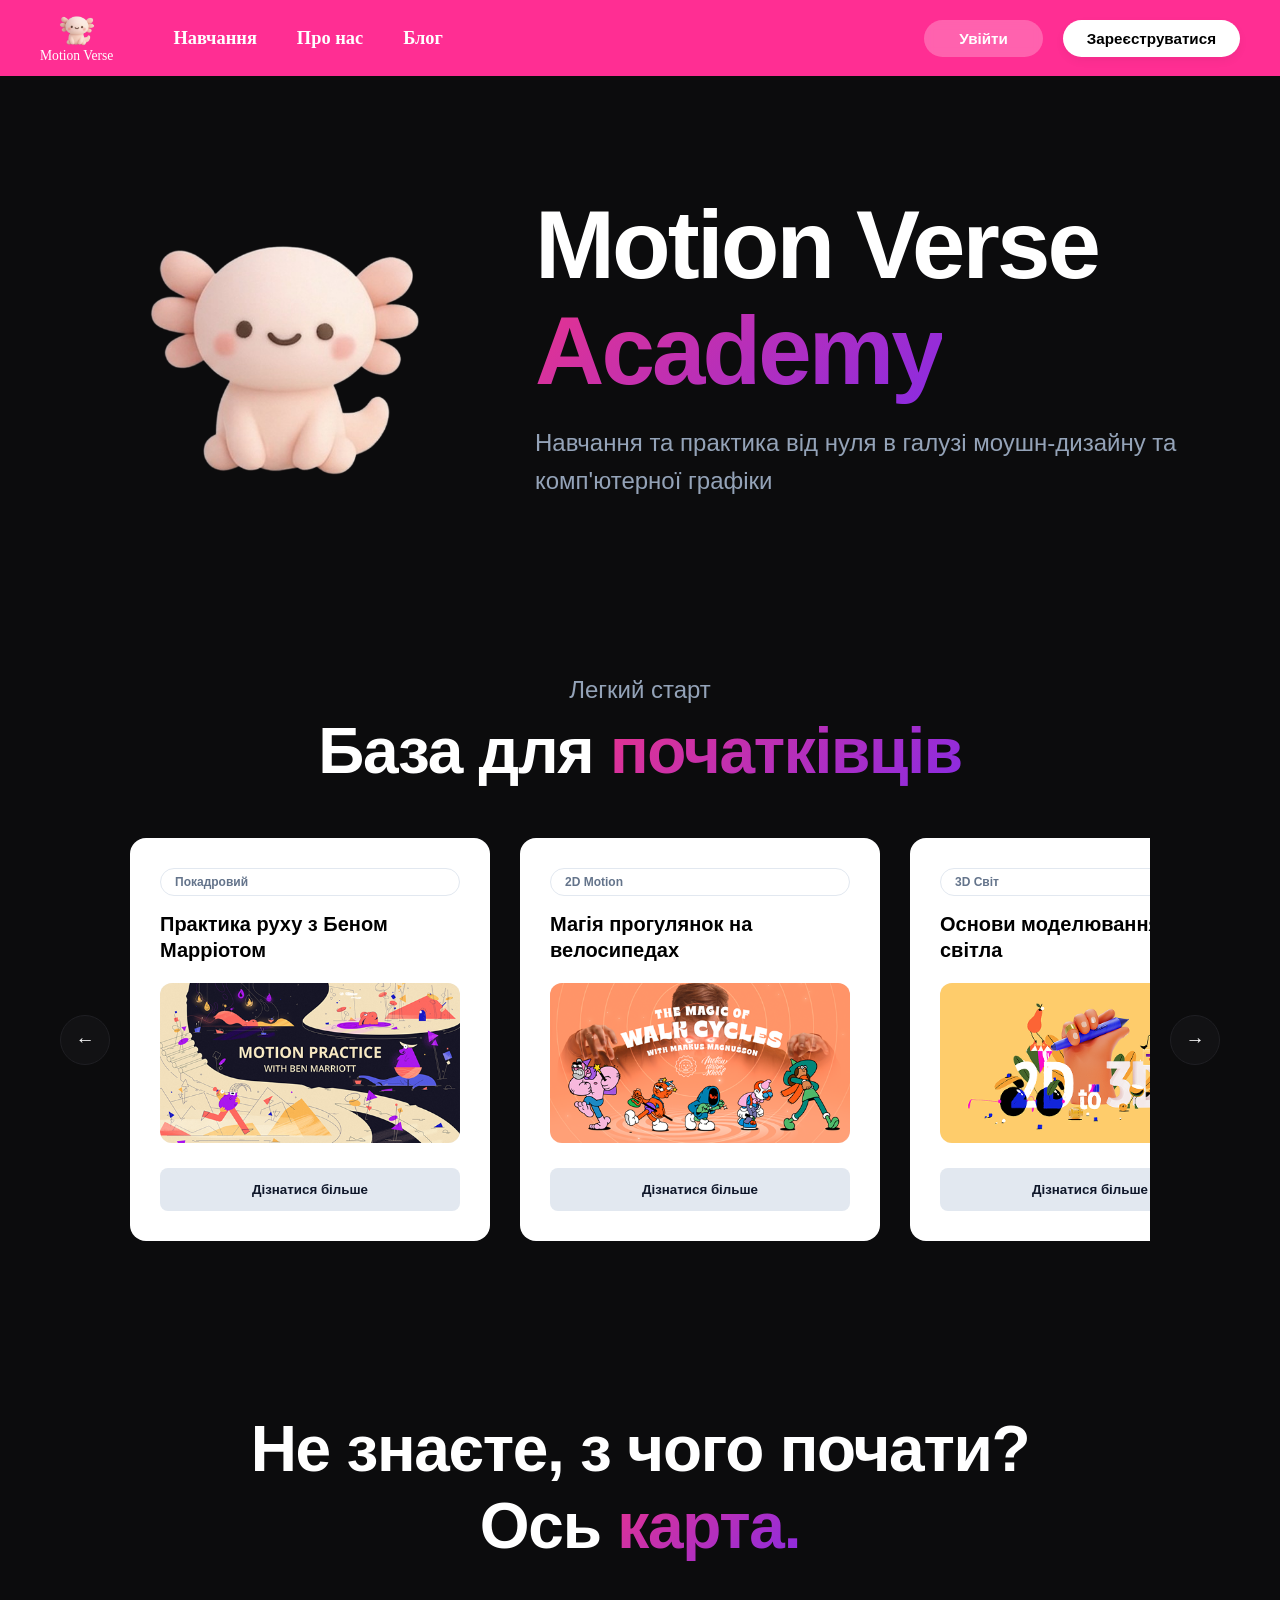
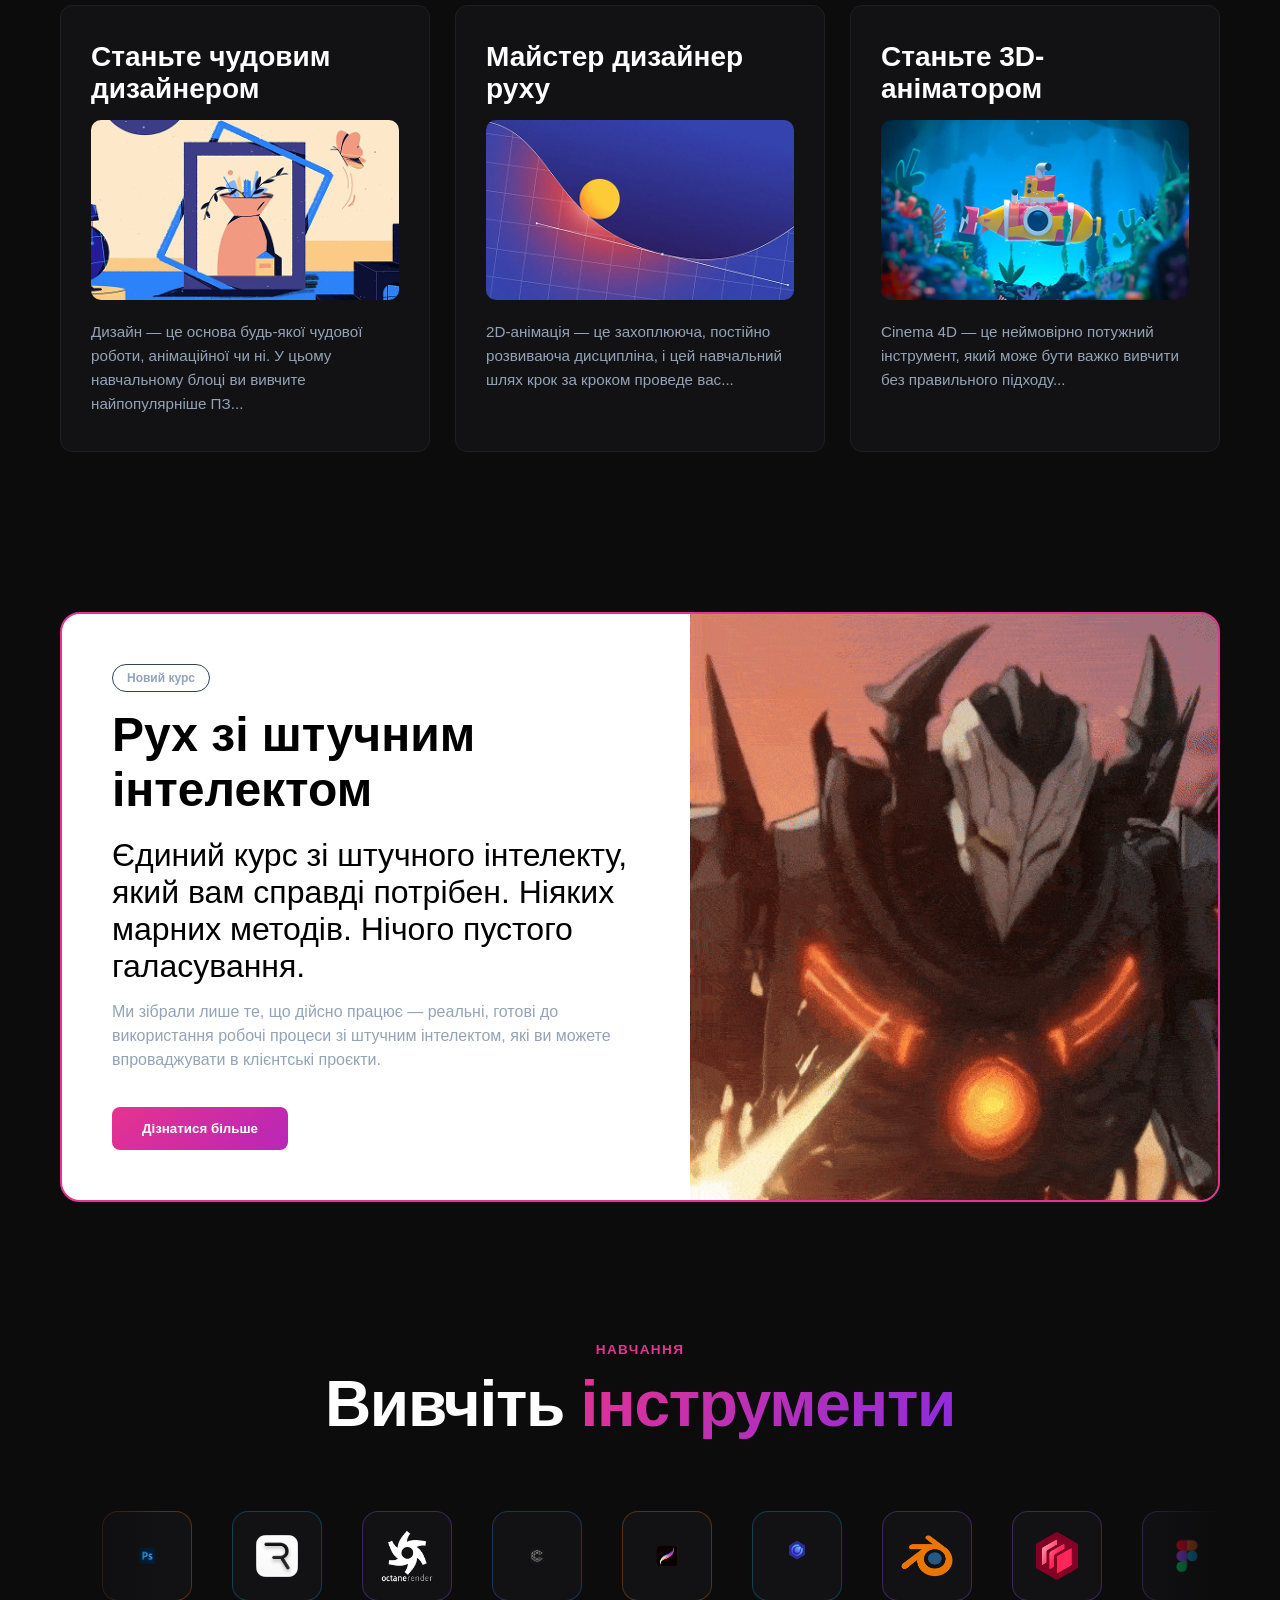
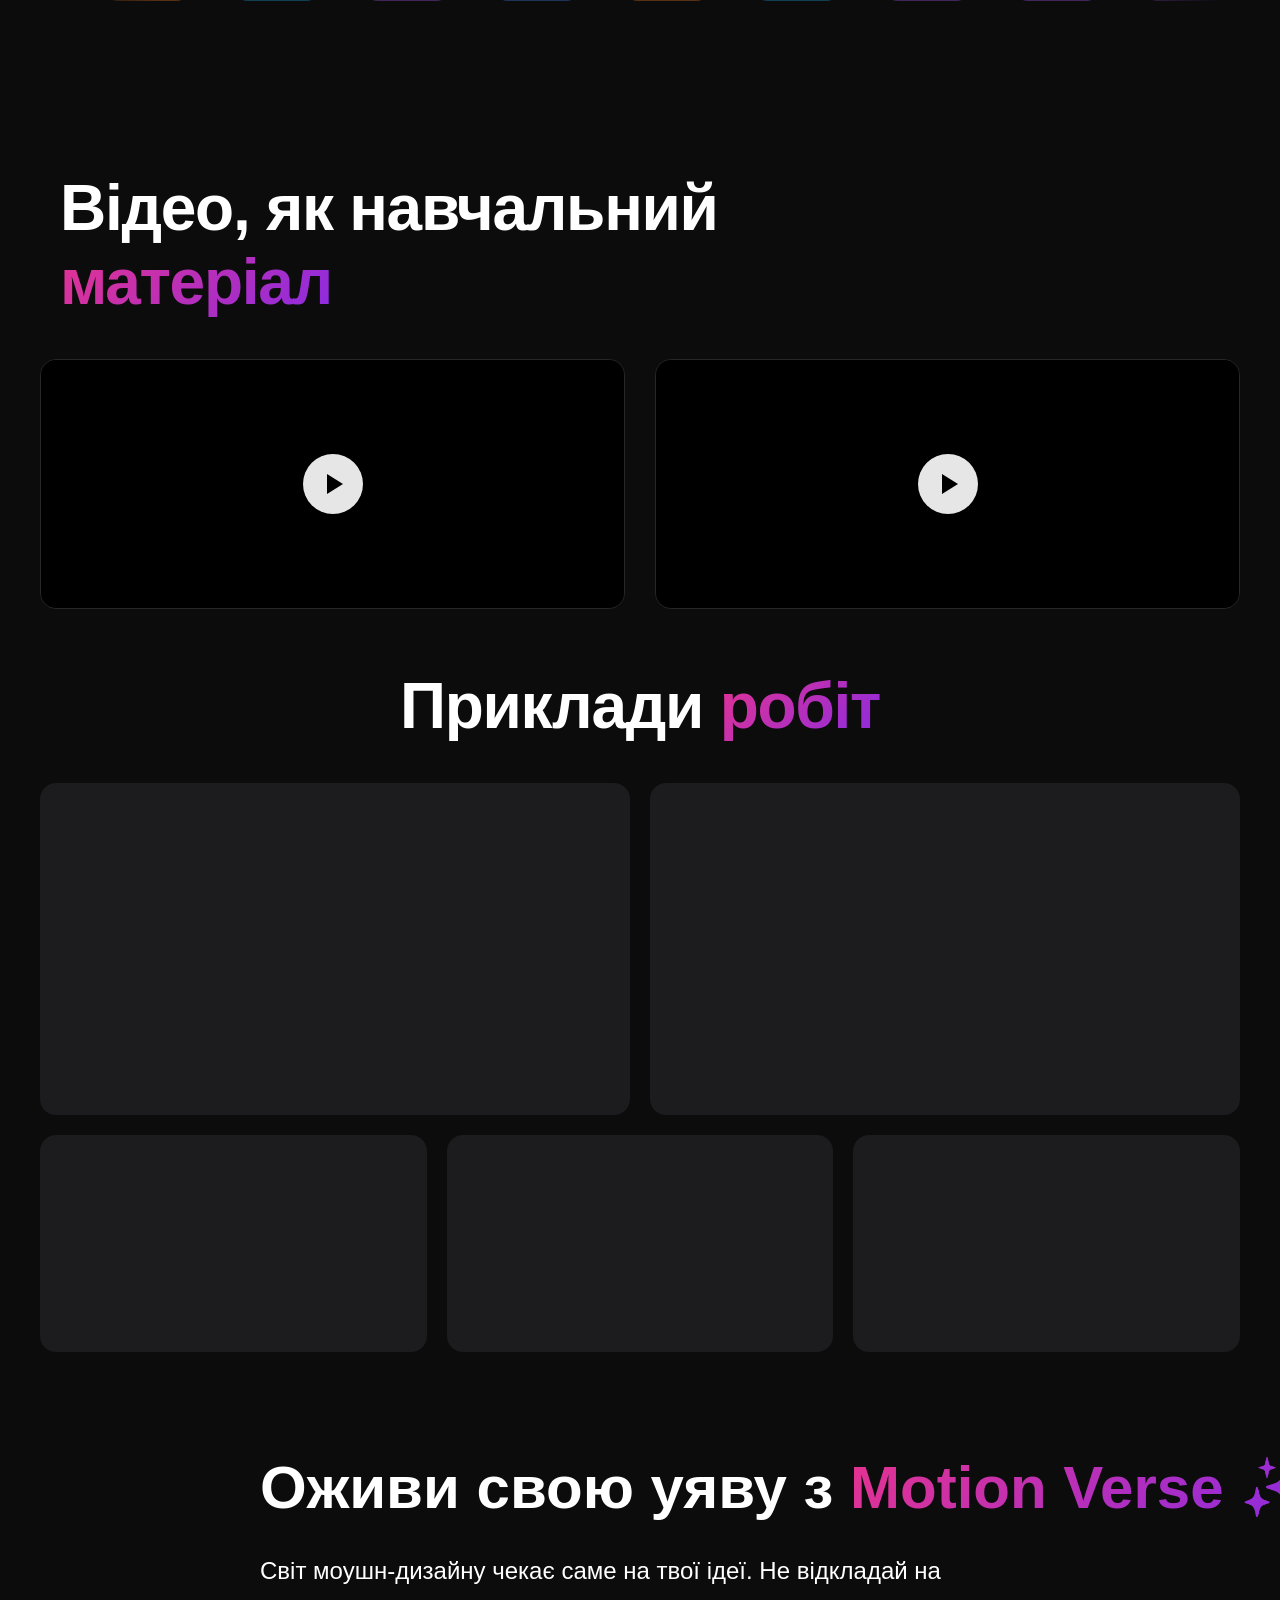
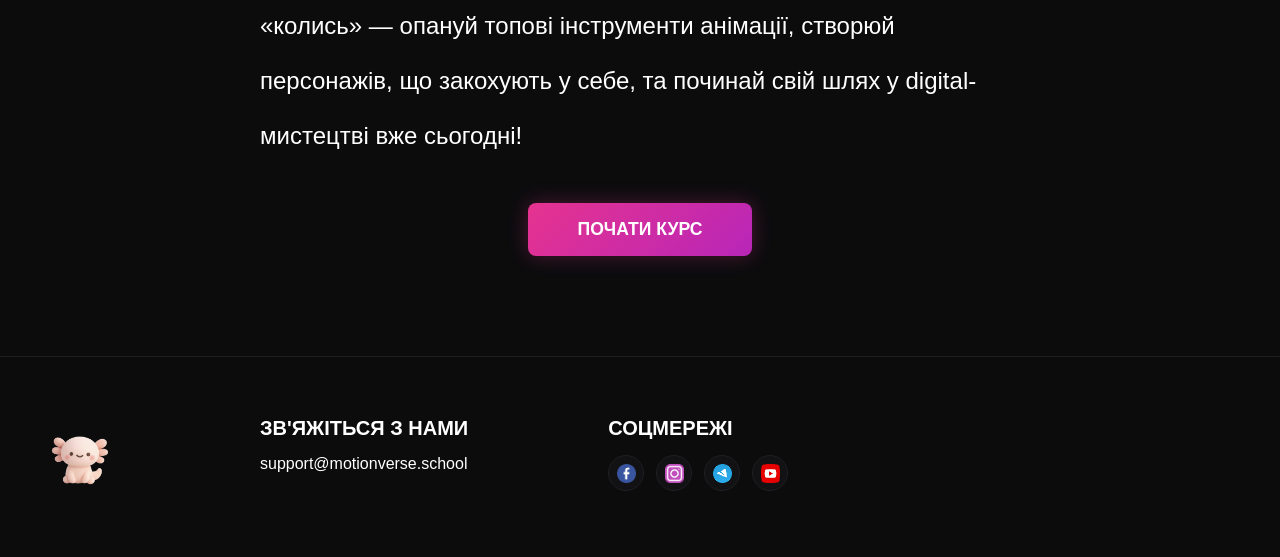
==== index.html @ e11348f0 "first commit" ====
<!DOCTYPE html>
<html lang="uk">
<head>
    <meta charset="UTF-8">
    <meta name="viewport" content="width=device-width, initial-scale=1.0">
    <title>Motion Verse Academy</title>
    <link rel="stylesheet" href="style.css">
</head>
<body>

   <header class="site-header">
        <div class="header-container">
            
            <div class="header-left">
                <div class="logo-area">
                    <img src="img/1.png" alt="Motion Verse Mascot" class="mini-logo">
                    <span class="logo-subtext">Motion Verse</span>
                </div>
                <nav class="main-nav">
                    <a href="#">Навчання</a>
                    <a href="#">Про нас</a>
                    <a href="#">Блог</a>
                </nav>
            </div>

            <div class="auth-buttons">
                <button class="btn-login">Увійти</button>
                <button class="btn-register">Зареєструватися</button>
            </div>

        </div>
    </header>

<section class="hero">
        <div class="hero-container">
            
            <div class="dragon-hero-wrapper">
                <img id="animated-dragon-hero" src="img/1.png" alt="Motion Verse Mascot">
            </div>
            
            <div class="hero-content">
                <h1>Motion Verse <span class="gradient-text">Academy</span></h1>
                <p class="hero-subtitle">Навчання та практика від нуля в галузі моушн-дизайну та комп'ютерної графіки</p>
            </div>
            
        </div>
    </section>
    
   <section class="section-base">
        <span class="section-tag">Легкий старт</span>
        <h2 class="section-title">База для <span class="gradient-text">початківців</span></h2>
        
        <div class="slider-base-container">
            <button class="base-arrow prev-base">←</button>
            
            <div class="slider-base-track-wrapper">
                <div class="slider-base-track" id="base-track">
                    
                    <div class="course-card white-card">
                        <span class="card-badge-top">Покадровий</span>
                        <h3>Практика руху з Беном Марріотом</h3>
                        <div class="card-image-placeholder">
                            <img src="./img/image 1.png" alt="Практика руху з Беном Марріотом" class="slider-card-img">
                        </div>
                        <button class="btn-more">Дізнатися більше</button>
                    </div>
                    
                    <div class="course-card white-card">
                        <span class="card-badge-top">2D Motion</span>
                        <h3>Магія прогулянок на велосипедах</h3>
                        <div class="card-image-placeholder">
                            <img src="./img/image 2.png" alt="Магія прогулянок на велосипедах" class="slider-card-img">
                        </div>
                        <button class="btn-more">Дізнатися більше</button>
                    </div>
                    
                    <div class="course-card white-card">
                        <span class="card-badge-top">3D Світ</span>
                        <h3>Основи моделювання та світла</h3>
                        <div class="card-image-placeholder">
                            <img src="./img/image 5.png" alt="Основи моделювання та світла" class="slider-card-img">
                        </div>
                        <button class="btn-more">Дізнатися більше</button>
                    </div>
                    

                    <div class="course-card white-card">
                        <span class="card-badge-top">3D Motion</span>
                        <h3>Зануртесь у 3D з Лукасом Заното</h3>
                        <div class="card-image-placeholder">
                            <img src="./img/image 6.png" alt="Практика руху з Беном Марріотом" class="slider-card-img">
                        </div>
                        <button class="btn-more">Дізнатися більше</button>
                    </div>
                    
                    <div class="course-card white-card">
                        <span class="card-badge-top">2D Motion</span>
                        <h3>Основи After Effects</h3>
                        <div class="card-image-placeholder">
                            <img src="./img/image 7.png" alt="Магія прогулянок на велосипедах" class="slider-card-img">
                        </div>
                        <button class="btn-more">Дізнатися більше</button>
                    </div>
                    
                    <div class="course-card white-card">
                        <span class="card-badge-top">2D Motion</span>
                        <h3>Наука анімації персонажів від Маркуса</h3>
                        <div class="card-image-placeholder">
                            <img src="./img/image 8.png" alt="Основи моделювання та світла" class="slider-card-img">
                        </div>
                        <button class="btn-more">Дізнатися більше</button>
                    </div>
                </div>
            </div>
            
            <button class="base-arrow next-base">→</button>
        </div>
    </section>

  <section class="section-map">
        <h2 class="section-title large-title">Не знаєте, з чого почати?<br>Ось <span class="gradient-text">карта.</span></h2>
        
        <div class="grid-map">
            
            <div class="map-card">
                <h3>Станьте чудовим дизайнером</h3>
                <div class="map-image-container">
                    <img src="./img/image 9.png" alt="Станьте чудовим дизайнером" class="map-card-img">
                </div>
                <p>Дизайн — це основа будь-якої чудової роботи, анімаційної чи ні. У цьому навчальному блоці ви вивчите найпопулярніше ПЗ...</p>
            </div>
            
            <div class="map-card">
                <h3>Майстер дизайнер руху</h3>
                <div class="map-image-container">
                    <img src="./img/image 10 (1).png" alt="Майстер дизайнер руху" class="map-card-img">
                </div>
                <p>2D-анімація — це захоплююча, постійно розвиваюча дисципліна, і цей навчальний шлях крок за кроком проведе вас...</p>
            </div>
            
            <div class="map-card">
                <h3>Станьте 3D-аніматором</h3>
                <div class="map-image-container">
                    <img src="./img/image 11.png" alt="Станьте 3D-аніматором" class="map-card-img">
                </div>
                <p>Cinema 4D — це неймовірно потужний інструмент, який може бути важко вивчити без правильного підходу...</p>
            </div>
            
        </div>
    </section>

   <section class="section-ai">
        <div class="ai-card">
            <div class="ai-info">
                <span class="card-badge-top dark-badge">Новий курс</span>
                <h2>Рух зі штучним інтелектом</h2>
                <p class="ai-desc-main">Єдиний курс зі штучного інтелекту, який вам справді потрібен. Ніяких марних методів. Нічого пустого галасування.</p>
                <p class="ai-desc-sub">Ми зібрали лише те, що дійсно працює — реальні, готові до використання робочі процеси зі штучним інтелектом, які ви можете впроваджувати в клієнтські проєкти.</p>
                <button class="btn-action">Дізнатися більше</button>
            </div>
            <div class="ai-image-side">
                <img src="./img/main-thumbnail.gif" alt="Рух зі штучним інтелектом" class="ai-mock-img">
            </div>
        </div>
    </section>

  <section class="section-tools">
        <span class="section-tag-small">НАВЧАННЯ</span>
        <h2 class="section-title">Вивчіть <span class="gradient-text">інструменти</span></h2>
        
        <div class="marquee-container">
            <div class="marquee-track" id="marquee-track">
                <div class="tool-box tool-ae">
                    <img src="./img/20.png" alt="" class="tool-icon">
                </div>
                <div class="tool-box tool-blender">
                    <img src="./img/21.png" alt="" class="tool-icon">
                </div>
                <div class="tool-box tool-ps">
                    <img src="./img/22.png" alt="" class="tool-icon">
                </div>
                <div class="tool-box tool-c4d">
                    <img src="./img/23.png" alt="" class="tool-icon">
                </div>
                
                <div class="tool-box tool-ae">
                    <img src="./img/24.png" alt="" class="tool-icon">
                </div>
                <div class="tool-box tool-blender">
                    <img src="./img/25.png" alt="" class="tool-icon">
                </div>
                <div class="tool-box tool-ps">
                    <img src="./img/26.png" alt="" class="tool-icon">
                </div>
                <div class="tool-box tool-c4d">
                    <img src="./img/27.png" alt="" class="tool-icon">
                </div>
                <div class="tool-box tool-c4d">
                    <img src="./img/28.png" alt="" class="tool-icon">
                </div>
                <div class="tool-box tool-c4d">
                    <img src="./img/29.png" alt="" class="tool-icon">
                </div>
            </div>
        </div>
    </section>

<section class="section-videos">
        <h2 class="section-title left-align">Відео, як навчальний<br><span class="gradient-text">матеріал</span></h2>
        
        <div class="video-grid">
            
            <div class="video-preview-block">
                <video src="./img/2.mp4" class="content-video" preload="metadata" playsinline></video>
                
                <div class="play-button-overlay">
                    <div class="play-triangle"></div>
                </div>
            </div>
            
            <div class="video-preview-block">
                <video src="./img/1.mp4" class="content-video" preload="metadata" playsinline></video>
                
                <div class="play-button-overlay">
                    <div class="play-triangle"></div>
                </div>
            </div>
            
        </div>
    </section>

    <section class="section-student-works">
    <h2 class="section-title">Приклади <span class="gradient-text">робіт</span></h2>
    
    <div class="works-grid-5">
        <video src="./img/11.MP4" class="work-video" autoplay muted loop playsinline></video>
        <video src="./img/12.mp4" class="work-video" autoplay muted loop playsinline></video>
        <video src="./img/13.mp4" class="work-video" autoplay muted loop playsinline></video>
        <video src="./img/14.mp4" class="work-video" autoplay muted loop playsinline></video>
        <video src="./img/15.mp4" class="work-video" autoplay muted loop playsinline></video>
    </div>
</section>

    <section class="section-cta">
        <h2>Оживи свою уяву з <span class="gradient-text">Motion Verse ✨</span></h2>
        <p>Світ моушн-дизайну чекає саме на твої ідеї. Не відкладай на «колись» — опануй топові інструменти анімації, створюй персонажів, що закохують у себе, та починай свій шлях у digital-мистецтві вже сьогодні!</p>
        <button class="btn-cta-main">ПОЧАТИ КУРС</button>
    </section>

    <footer class="site-footer">
        <div class="footer-container">
            <div class="footer-logo">
                <img src="img/1.png" alt="Footer Mascot">
            </div>
            <div class="footer-info">
                <h3>Зв'яжіться з нами</h3>
                <a href="mailto:support@motionverse.school">support@motionverse.school</a>
            </div>
           <div class="footer-socials">
    <h3>Соцмережі</h3>
    <div class="social-icons">
        <a href="#" class="icon-circle tg"><img src="./img/30.png" alt="Telegram"></a>
        <a href="#" class="icon-circle yt"><img src="./img/31.png" alt="YouTube"></a>
        <a href="#" class="icon-circle ig"><img src="./img/32.png" alt="Instagram"></a>
        <a href="#" class="icon-circle fb"><img src="./img/33.png" alt="Facebook"></a>
    </div>
</div>
        </div>
    </footer>

    <script src="script.js"></script>
</body>
</html>
---- style.css ----
/* --- СКИДАННЯ ТА БАЗОВІ СТИЛІ --- */
* {
    margin: 0;
    padding: 0;
    box-sizing: border-box;
}

body {
    background-color: #0c0c0d;
    font-family: 'Plus Jakarta Sans', Arial, sans-serif;
    color: #ffffff;
    overflow-x: hidden;
}

/* --- КОМПОНЕНТИ ТА ГРАДІЄНТИ --- */
.gradient-text {
    background: linear-gradient(135deg, #e6338f 0%, #8a2be2 100%);
    -webkit-background-clip: text;
    -webkit-text-fill-color: transparent;
    display: inline-block;
}

.section-title {
    font-size: 64px;
    font-weight: 800;
    text-align: center;
    margin-bottom: 40px;
    letter-spacing: -0.02em;
}

.section-title.large-title {
    font-size: 64px;
    line-height: 1.2;
}

.section-title.left-align {
    text-align: left;
    max-width: 1200px;
    margin: 0 auto 40px auto;
    padding: 0 20px;
}

/* --- СТИЛІ ДЛЯ ЗОБРАЖЕНЬ У КАРТКАХ КАРТИ НАВЧАННЯ --- */
.map-image-container {
    width: 100%;
    height: 180px; /* Зручна висота для ілюстрацій карти напрямків */
    border-radius: 10px;
    overflow: hidden; /* Ховає гострі кути картинки */
    margin: 15px 0 20px 0; /* Відступи: 15px від заголовка і 20px до тексту знизу */
    background-color: #1c1c1f; /* Темна заглушка, яка пасує до кольору картки */
}

.map-card-img {
    width: 100%;
    height: 100%;
    object-fit: cover; /* Картинка заповнює блок без спотворення пропорцій */
    object-position: center;
    display: block;
    transition: transform 0.3s ease, filter 0.3s ease;
}

/* Красивий ефект при наведенні мишки на картку: фото стає трохи яскравішим і збільшується */
.map-card {
    transition: border-color 0.3s ease;
}

.map-card:hover {
    border-color: #e6338f; /* Підсвічуємо рамку всієї картки рожевим при наведенні */
}

.map-card:hover .map-card-img {
    transform: scale(1.03);
}

.section-tag {
     display: block; 
     text-align: center; 
     color: #94a3b8;
    font-size: 24px; 
    margin-bottom: 10px; 
}

.section-tag-small { display: block; text-align: center; color: #e6338f; font-size: 0.85rem; font-weight: 700; letter-spacing: 0.1em; margin-bottom: 10px; }

.card-badge-top {
    display: inline-block;
    padding: 6px 14px;
    border: 1px solid #e2e8f0;
    border-radius: 20px;
    font-size: 0.75rem;
    font-weight: 600;
    color: #64748b;
    margin-bottom: 15px;
}
.card-badge-top.dark-badge { border-color: #334155; color: #94a3b8; }


/* --- ХЕДЕР НАВІГАЦІЇ — ПІД ТОЧНИЙ КОЛІР ТА СТИЛЬ МАКЕТУ --- */
.site-header {
    width: 100%;
    padding: 12px 40px;
    background-color: #FF2E93; /* Яскраво-рожевий фон за макетом */
    position: relative;
    z-index: 10;
}

.header-container {
    max-width: 1400px;
    margin: 0 auto;
    display: flex;
    justify-content: space-between;
    align-items: center;
}

.header-left {
    display: flex;
    align-items: center;
    gap: 60px;
}

.logo-area {
    display: flex;
    flex-direction: column;
    align-items: center;
    text-align: center;
}

.mini-logo {
    width: 48px;
    height: auto;
    object-fit: contain;
    display: block;
}

.logo-subtext {
    color: #ffffff;
    font-family: Georgia, serif;
    font-size: 0.85rem;
    margin-top: 2px;
    font-weight: 500;
}

.main-nav {
    display: flex;
    gap: 40px;
}

.main-nav a {
    color: #ffffff;
    text-decoration: none;
    font-family: Georgia, serif;
    font-weight: 700;
    font-size: 1.15rem;
    transition: opacity 0.2s ease;
}

.main-nav a:hover {
    opacity: 0.85;
}

.auth-buttons {
    display: flex;
    align-items: center;
    gap: 20px;
}

.btn-login {
    background: rgba(255, 255, 255, 0.25);
    backdrop-filter: blur(5px);
    -webkit-backdrop-filter: blur(5px);
    border: none;
    color: #ffffff;
    font-family: sans-serif;
    font-weight: 700;
    font-size: 0.95rem;
    cursor: pointer;
    padding: 10px 35px;
    border-radius: 50px;
    transition: background 0.2s ease;
}

.btn-login:hover {
    background: rgba(255, 255, 255, 0.35);
}

.btn-register {
    background-color: #ffffff;
    color: #000000;
    border: none;
    padding: 10px 24px;
    border-radius: 50px;
    font-family: sans-serif;
    font-weight: 700;
    font-size: 0.95rem;
    cursor: pointer;
    box-shadow: 0 4px 10px rgba(0, 0, 0, 0.05);
    transition: transform 0.2s ease;
}

.btn-register:hover {
    transform: scale(1.03);
}


/* --- HERO SECTION (ДРАКОНЧИК ЗЛІВА ТА БІЛЬШИЙ) --- */
.hero {
    padding: 80px 40px;
    background-color: #0c0c0d;
}

.hero-container {
    max-width: 1200px;
    margin: 0 auto;
    display: flex;
    flex-direction: row; /* Дракон і текст стоять в один ряд */
    align-items: center;
    justify-content: center;
    gap: 60px; /* Великий відступ між персонажем та текстом */
    text-align: left; /* Вирівнювання тексту по лівому краю */
}

.dragon-hero-wrapper {
    width: 380px; /* Новий великий розмір маскота */
    height: 380px;
    flex-shrink: 0;
    display: flex;
    justify-content: center;
    align-items: center;
}

.dragon-hero-wrapper img {
    width: 100%;
    height: 100%;
    object-fit: contain;
}

.hero-content {
    max-width: 650px;
}

.hero-content h1 {
    font-size: 96px;
    font-weight: 800;
    margin-bottom: 20px;
    letter-spacing: -0.03em;
    line-height: 1.1;
}

.hero-subtitle {
    font-size: 24px;
    color: #94a3b8;
    line-height: 1.6;
}


/* --- СЕКЦІЯ ТА СЛАЙДЕР: БАЗА ДЛЯ ПОЧАТКІВЦІВ --- */
.section-base {
    padding: 60px 20px;
    max-width: 1200px;
    margin: 0 auto;
}

.slider-base-container {
    display: flex;
    align-items: center;
    gap: 20px;
    position: relative;
}

.slider-base-track-wrapper {
    overflow: hidden;
    width: 100%;
    padding: 10px 0;
}

.slider-base-track {
    display: flex;
    gap: 30px;
    transition: transform 0.4s cubic-bezier(0.25, 1, 0.5, 1);
    width: max-content;
}

.course-card.white-card {
    background-color: #ffffff;
    color: #000000;
    border-radius: 16px;
    padding: 30px;
    width: 360px;
    display: flex;
    flex-direction: column;
    flex-shrink: 0;
}

.course-card.white-card h3 { font-size: 1.25rem; font-weight: 700; margin-bottom: 20px; line-height: 1.3; }
.card-image-placeholder { background-color: #f1f5f9; border-radius: 12px; height: 160px; display: flex; justify-content: center; align-items: center; margin-bottom: 25px; text-align: center; padding: 10px;}
.mock-content-text { font-size: 0.8rem; font-weight: 800; color: #cbd5e1; letter-spacing: 0.05em; }
.btn-more { background-color: #e2e8f0; color: #0f172a; border: none; padding: 14px; border-radius: 8px; font-weight: 600; cursor: pointer; width: 100%; margin-top: auto; }

.base-arrow {
    background-color: #121214;
    border: 1px solid #1f1f23;
    color: #ffffff;
    width: 50px;
    height: 50px;
    border-radius: 50%;
    cursor: pointer;
    font-size: 1.2rem;
    display: flex;
    justify-content: center;
    align-items: center;
    flex-shrink: 0;
    transition: all 0.2s;
}
.base-arrow:hover { background-color: #e6338f; border-color: #e6338f; }
/* --- СТИЛІ ДЛЯ ЗОБРАЖЕНЬ У КАРТКАХ СЛАЙДЕРА --- */
.card-image-placeholder {
    width: 100%;
    height: 160px; /* Фіксована висота для картинок, як у Figma */
    border-radius: 12px;
    overflow: hidden; /* Щоб краї картинки гостро не виходили за закруглені кути */
    margin-bottom: 25px;
    background-color: #f1f5f9; /* Світлий фон-заглушка, поки вантажиться фото */
    padding: 0 !important; /* Прибираємо старі внутрішні відступи, щоб фото стало на всю ширину */
    display: flex;
    justify-content: center;
    align-items: center;
}

.slider-card-img {
    width: 100%;
    height: 100%;
    object-fit: cover; /* Картинка масштабується та заповнює весь блок без спотворень пропорцій */
    object-position: center; /* Центрує зображення */
    display: block;
    transition: transform 0.3s ease; /* Ефект легкого зуму при наведенні */
}

/* Красивий інтерактивний ефект: при наведенні на картку, картинка ледь збільшується */
.course-card.white-card:hover .slider-card-img {
    transform: scale(1.04);
}

/* --- КАРТА НАВЧАННЯ --- */
.section-map { padding: 100px 20px; max-width: 1200px; margin: 0 auto; }
.grid-map { display: grid; grid-template-columns: repeat(auto-fit, minmax(300px, 1fr)); gap: 25px; }
.map-card { background-color: #121214; border: 1px solid #1f1f23; border-radius: 12px; padding: 35px 30px; }
.map-card h3 { font-size: 28px; font-weight: 700; margin-bottom: 15px; }
.map-card p { color: #94a3b8; line-height: 24px; font-size: 0.95rem; }


/* --- ШТУЧНИЙ ІНТЕЛЕКТ --- */
.section-ai { padding: 60px 20px; max-width: 1200px; margin: 0 auto; }
.ai-card { background-color: white; border: 2px solid #e6338f; border-radius: 20px; display: flex; overflow: hidden; }
.ai-info { padding: 50px; flex: 1; }
.ai-info h2 {color: #000000; font-size: 48px; font-weight: 800; margin-bottom: 20px; }
.ai-desc-main { color: #000000;   font-size: 32px; font-weight: 200; margin-bottom: 15px; }
.ai-desc-sub { color: #94a3b8; line-height: 24px; margin-bottom: 35px; }
.btn-action { background: linear-gradient(135deg, #e6338f 0%, #b826b8 100%); color: #ffffff; border: none; padding: 14px 30px; border-radius: 8px; font-weight: 600; cursor: pointer; }
.ai-image-side { flex: 1; background-color: #1c1c1f; min-height: 350px; }
.ai-mock-img { width: 100%; height: 100%; background: linear-gradient(45deg, #22252a, #161719); }


/* --- СЕКЦІЯ: ПОСТІЙНО РУХОМІ ІНСТРУМЕНТИ З ПІДСВІТКОЮ --- */
.section-tools {
    padding: 80px 20px;
    max-width: 1200px;
    margin: 0 auto;
}

.marquee-container {
    overflow: hidden;
    width: 100%;
    padding: 30px 0;
    position: relative;
}
/* --- СТИЛІ ДЛЯ ІКОНОК ПРОГРАМ (БЕЗКІНЕЧНА СТРІЧКА) --- */
.tool-box {
    padding: 18px; /* Додаємо внутрішній відступ, щоб логотипи не липли до країв кубика */
}

.tool-icon {
    width: 100%;
    height: 100%;
    object-fit: contain; /* Логотип пропорційно стискається і повністю поміщається всередині */
    display: block;
    user-select: none; /* Забороняє користувачу випадково виділяти або перетягувати мишкою картинку */
}
.marquee-container::before, .marquee-container::after {
    content: "";
    position: absolute;
    top: 0;
    width: 100px;
    height: 100%;
    z-index: 2;
}
.marquee-container::before { left: 0; background: linear-gradient(to right, #0c0c0d, transparent); }
.marquee-container::after { right: 0; background: linear-gradient(to left, #0c0c0d, transparent); }

.marquee-track {
    display: flex;
    gap: 40px;
    width: max-content;
}

.tool-box {
    width: 90px;
    height: 90px;
    background-color: #121214;
    border: 1px solid #1f1f23;
    border-radius: 16px;
    display: flex;
    justify-content: center;
    align-items: center;
    font-weight: 800;
    font-size: 1.4rem;
    transition: transform 0.3s, border-color 0.3s;
    cursor: pointer;
}

.tool-ae {
    color: #3b82f6;
    border-color: rgba(59, 130, 246, 0.3);
    animation: pulse-ae 3s infinite alternate;
}
.tool-blender {
    color: #f97316;
    border-color: rgba(249, 115, 22, 0.3);
    animation: pulse-blender 3s infinite alternate 0.7s;
}
.tool-ps {
    color: #0ea5e9;
    border-color: rgba(14, 165, 233, 0.3);
    animation: pulse-ps 3s infinite alternate 1.4s;
}
.tool-c4d {
    color: #a855f7;
    border-color: rgba(168, 85, 247, 0.3);
    animation: pulse-c4d 3s infinite alternate 2.1s;
}

.tool-box:hover {
    transform: scale(1.1) translateY(-5px);
}

@keyframes pulse-ae {
    0% { box-shadow: 0 0 5px rgba(59, 130, 246, 0.1); filter: drop-shadow(0 0 2px rgba(59, 130, 246, 0.1)); }
    100% { box-shadow: 0 0 25px rgba(59, 130, 246, 0.45); border-color: rgba(59, 130, 246, 0.8); }
}
@keyframes pulse-blender {
    0% { box-shadow: 0 0 5px rgba(249, 115, 22, 0.1); filter: drop-shadow(0 0 2px rgba(249, 115, 22, 0.1)); }
    100% { box-shadow: 0 0 25px rgba(249, 115, 22, 0.45); border-color: rgba(249, 115, 22, 0.8); }
}
@keyframes pulse-ps {
    0% { box-shadow: 0 0 5px rgba(14, 165, 233, 0.1); filter: drop-shadow(0 0 2px rgba(14, 165, 233, 0.1)); }
    100% { box-shadow: 0 0 25px rgba(14, 165, 233, 0.45); border-color: rgba(14, 165, 233, 0.8); }
}
@keyframes pulse-c4d {
    0% { box-shadow: 0 0 5px rgba(168, 85, 247, 0.1); filter: drop-shadow(0 0 2px rgba(168, 85, 247, 0.1)); }
    100% { box-shadow: 0 0 25px rgba(168, 85, 247, 0.45); border-color: rgba(168, 85, 247, 0.8); }
}


/* --- ВІДЕО ЗАГЛУШКИ --- */
.section-videos { padding: 60px 20px; }
.video-grid { max-width: 1200px; margin: 0 auto; display: grid; grid-template-columns: 1fr 1fr; gap: 30px; }
.video-preview-block { background-color: #1c1c1f; border-radius: 16px; height: 250px; position: relative; cursor: pointer; border: 1px solid #27272a; transition: border-color 0.2s; }
.video-preview-block:hover { border-color: #e6338f; }
.play-button-overlay { position: absolute; top: 50%; left: 50%; transform: translate(-50%, -50%); width: 60px; height: 60px; background-color: rgba(255, 255, 255, 0.9); border-radius: 50%; display: flex; justify-content: center; align-items: center; box-shadow: 0 4px 15px rgba(0, 0, 0, 0.3); }
.play-triangle { width: 0; height: 0; border-top: 10px solid transparent; border-bottom: 10px solid transparent; border-left: 16px solid #000000; margin-left: 4px; }


/* --- ЗАКЛИК ДО ДІЇ --- */
.section-cta { max-width: 800px; margin: 100px auto; padding: 0 20px; text-align: center; }
.section-cta h2 { font-size: 60px; font-weight: 800; margin-bottom: 20px; white-space: nowrap; text-align: center;}
.section-cta p { color: white; line-height: 55px;font-size: 24px;font-weight: 400; margin-bottom: 40px;text-align: left; }
.btn-cta-main { background: linear-gradient(135deg, #e6338f 0%, #b826b8 100%); color: #ffffff; border: none; padding: 16px 50px; border-radius: 8px; font-weight: 700; font-size: 1.1rem; box-shadow: 0 0 20px rgba(230, 51, 143, 0.3); cursor: pointer; }
/* --- СТИЛІ ДЛЯ СПРАВЖНІХ ВІДЕО-БЛОКІВ --- */
.video-preview-block {
    overflow: hidden; /* Щоб краї відео ховалися під закруглені кути рамки (border-radius: 16px) */
    position: relative;
}

.content-video {
    width: 100%;
    height: 100%;
    object-fit: cover; /* Відео розтягується та заповнює весь блок без спотворення пропорцій */
    display: block;
    background-color: #000000; /* Чорний фон, поки відео завантажується */
}

/* Робимо так, щоб кнопка PLAY завжди була поверх відеоролика */
.video-preview-block .play-button-overlay {
    z-index: 2;
    transition: transform 0.2s ease, opacity 0.2s ease;
}

.works-grid-5 {
    display: grid;
    /* Створюємо 3 колонки однакової ширини */
    grid-template-columns: repeat(3, 1fr); 
    gap: 20px;
    margin-top: 40px;
    padding: 0 40px;
}

/* Налаштовуємо елементи так, щоб вони займали свої місця */
.works-grid-5 video, 
.works-grid-5 .video-preview-block {
    width: 100%;
    aspect-ratio: 16 / 9; /* Зберігаємо гарні пропорції відео */
    border-radius: 16px;
    background-color: #1c1c1f;
}

/* Логіка для 2 верхніх відео: вони розтягуються на 1.5 колонки кожне (займають 50% ширини) */
.works-grid-5 > *:nth-child(1),
.works-grid-5 > *:nth-child(2) {
    grid-column: span 1; /* Або можна задати через span 1.5, але простіше так: */
}

/* Щоб ідеально вирівняти 2 зверху і 3 знизу: */
.works-grid-5 {
    grid-template-columns: repeat(6, 1fr); /* Робимо 6 умовних колонок */
}

.works-grid-5 > *:nth-child(1),
.works-grid-5 > *:nth-child(2) {
    grid-column: span 3; /* Кожне з двох верхніх займає половину ширини (3 з 6) */
}

.works-grid-5 > *:nth-child(3),
.works-grid-5 > *:nth-child(4),
.works-grid-5 > *:nth-child(5) {
    grid-column: span 2; /* Кожне з трьох нижніх займає третину ширини (2 з 6) */
}

/* --- ФУТЕР --- */
.site-footer { border-top: 1px solid #1f1f23; padding: 60px 40px; background-color: #0c0c0d; }
.footer-container { max-width: 1200px; margin: 0 auto; display: flex; align-items: flex-start; justify-content: flex-start; gap: 140px; }
.footer-logo { width: 80px; height: 80px; }
.footer-logo img { width: 100%; height: 100%; object-fit: contain; }
.footer-info h3, .footer-socials h3 { font-size: 20px; color: white; text-transform: uppercase; margin-bottom: 15px; }
.footer-info a { color: #ffffff; text-decoration: none; }
.social-icons { display: flex; gap: 12px; }
.icon-circle { width: 36px; height: 36px; background-color: #121214; border: 1px solid #1f1f23; border-radius: 50%; display: inline-block; }
.icon-circle:hover { background-color: #e6338f; }

/* Робимо посилання з іконками гнучкими контейнерами для центрування */
.icon-circle {
    display: flex;
    justify-content: center;
    align-items: center;
    overflow: hidden;
    transition: background 0.3s ease;
    text-decoration: none;
}

/* Налаштування самих іконок */
.icon-circle img {
    width: 55%; /* Розмір іконки всередині кола (можеш підправити під свій смак) */
    height: auto;
    display: block;
}

/* Коли наводимо на коло, змінюємо колір іконки (опціонально) */
.icon-circle:hover img {
    filter: brightness(0) invert(1); /* Робить іконку білою при наведенні, якщо вона була чорною */
}
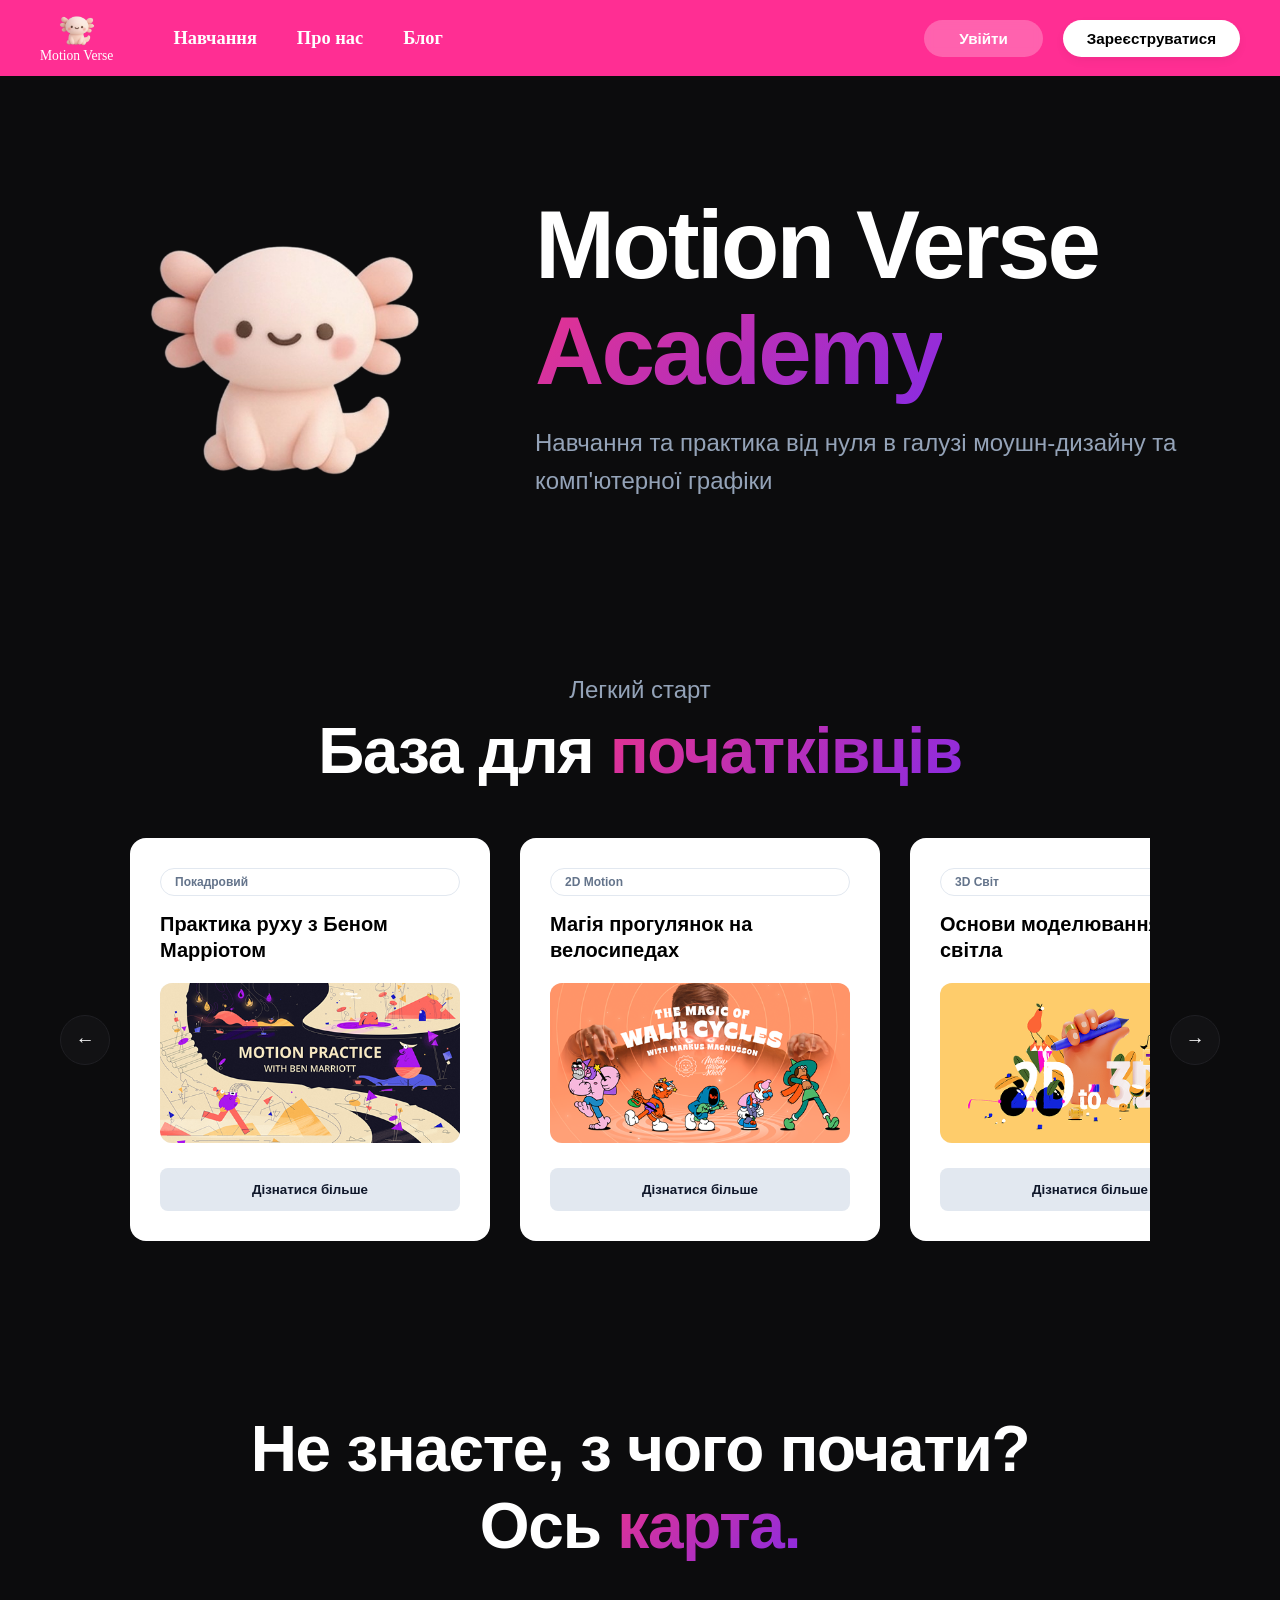
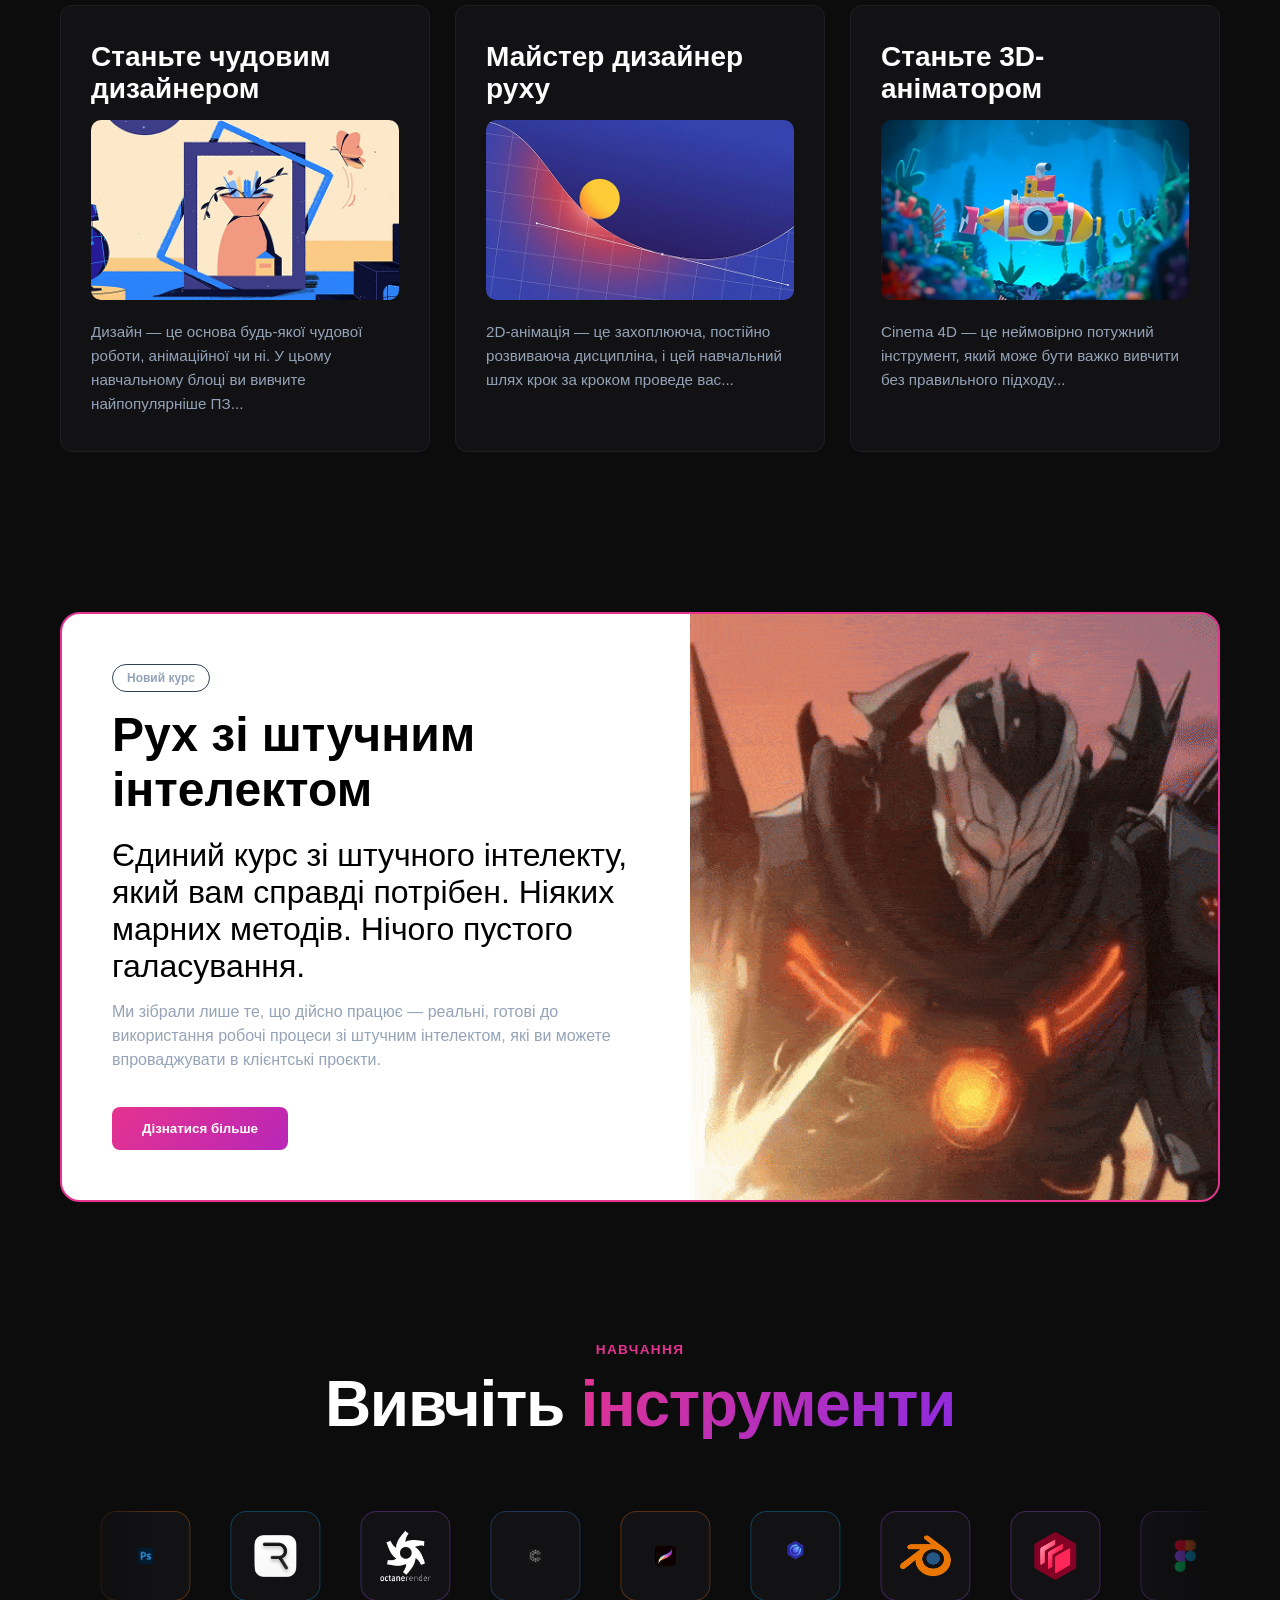
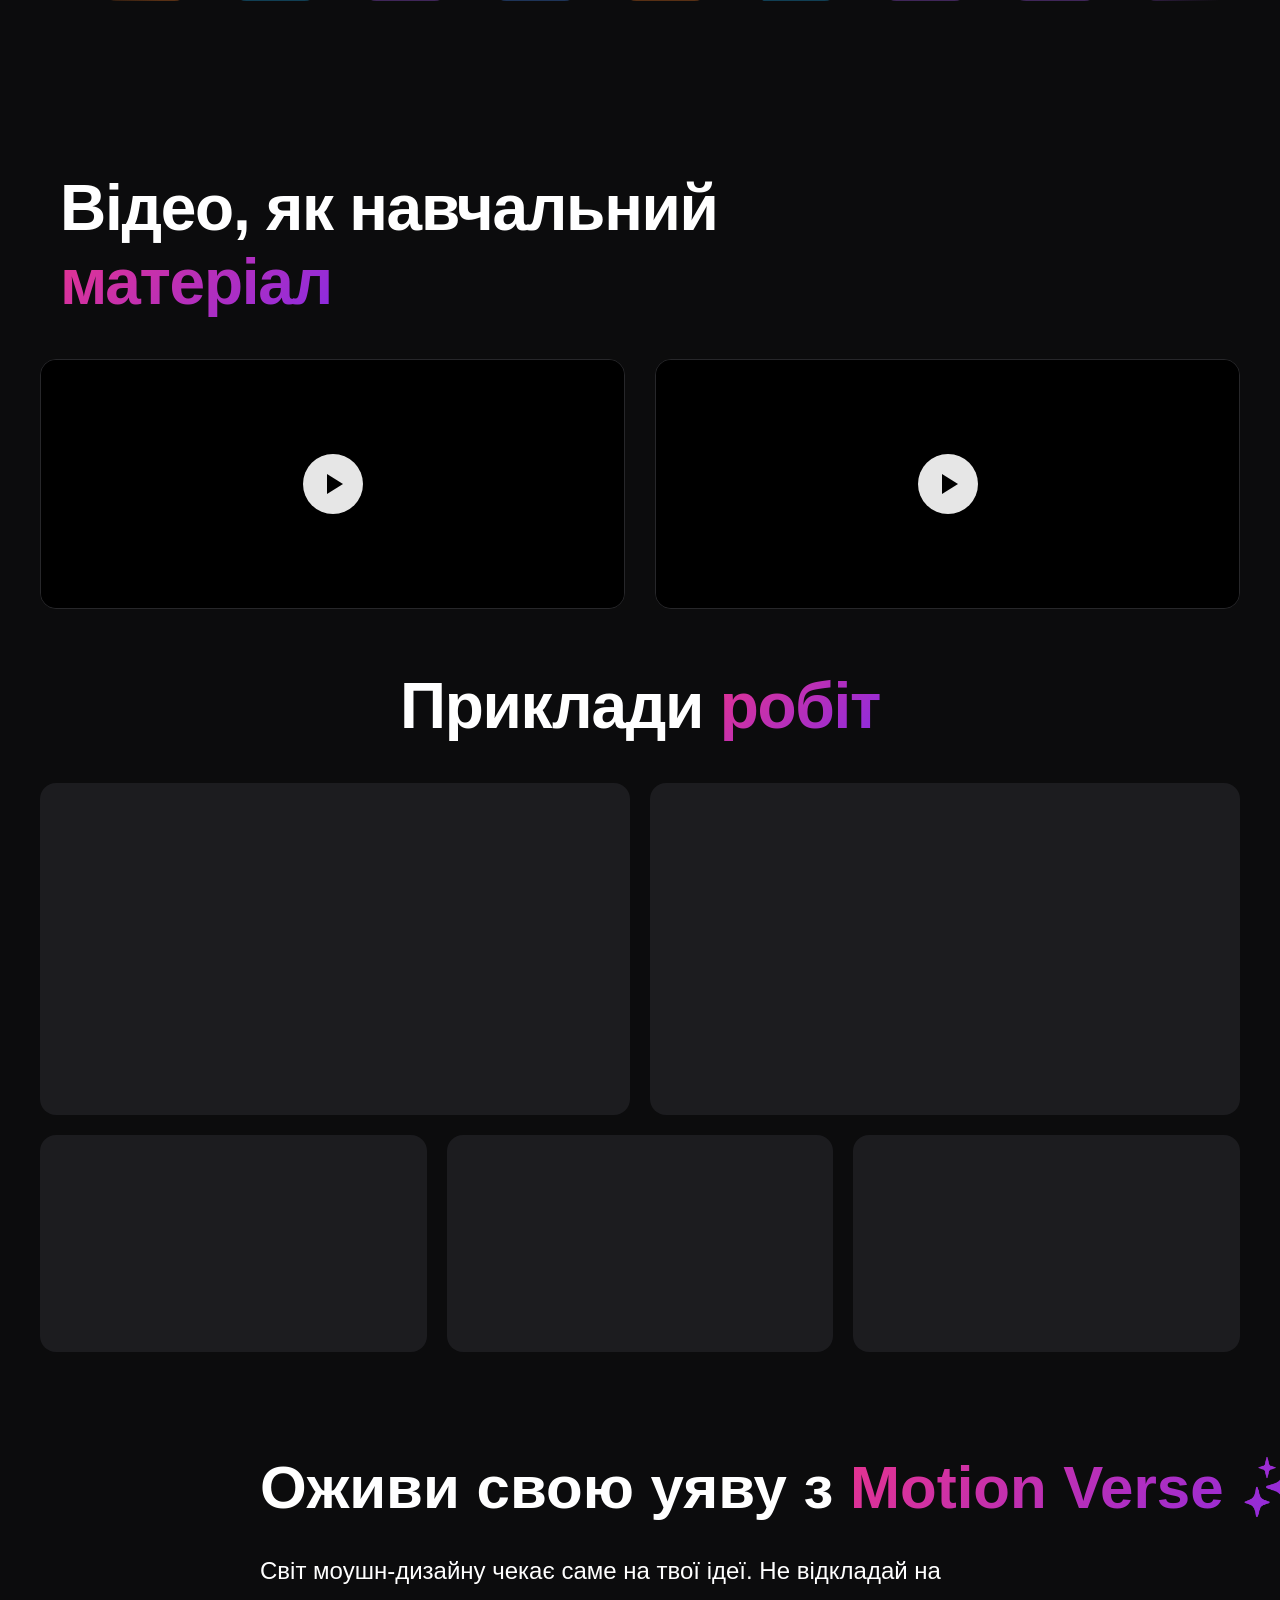
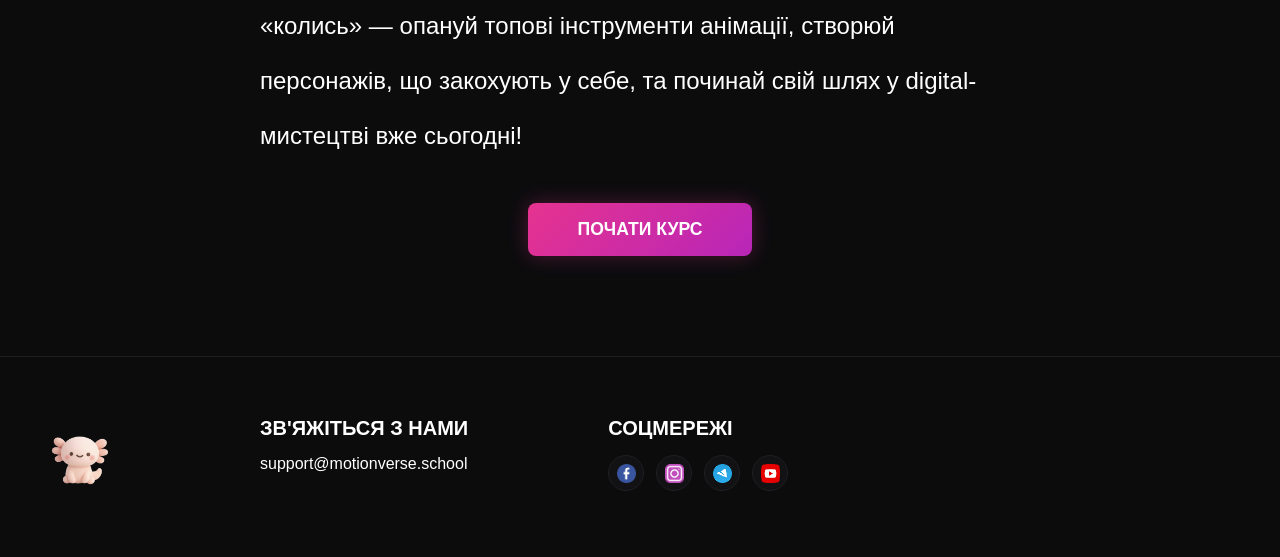
==== commit 5f14474e: "first commit" ====
--- a/index.html
+++ b/index.html
@@ -219,7 +219,7 @@
             </div>
             
             <div class="video-preview-block">
-                <video src="./img/1.mp4" class="content-video" preload="metadata" playsinline></video>
+                <video src="./img/2.mp4" class="content-video" preload="metadata" playsinline></video>
                 
                 <div class="play-button-overlay">
                     <div class="play-triangle"></div>
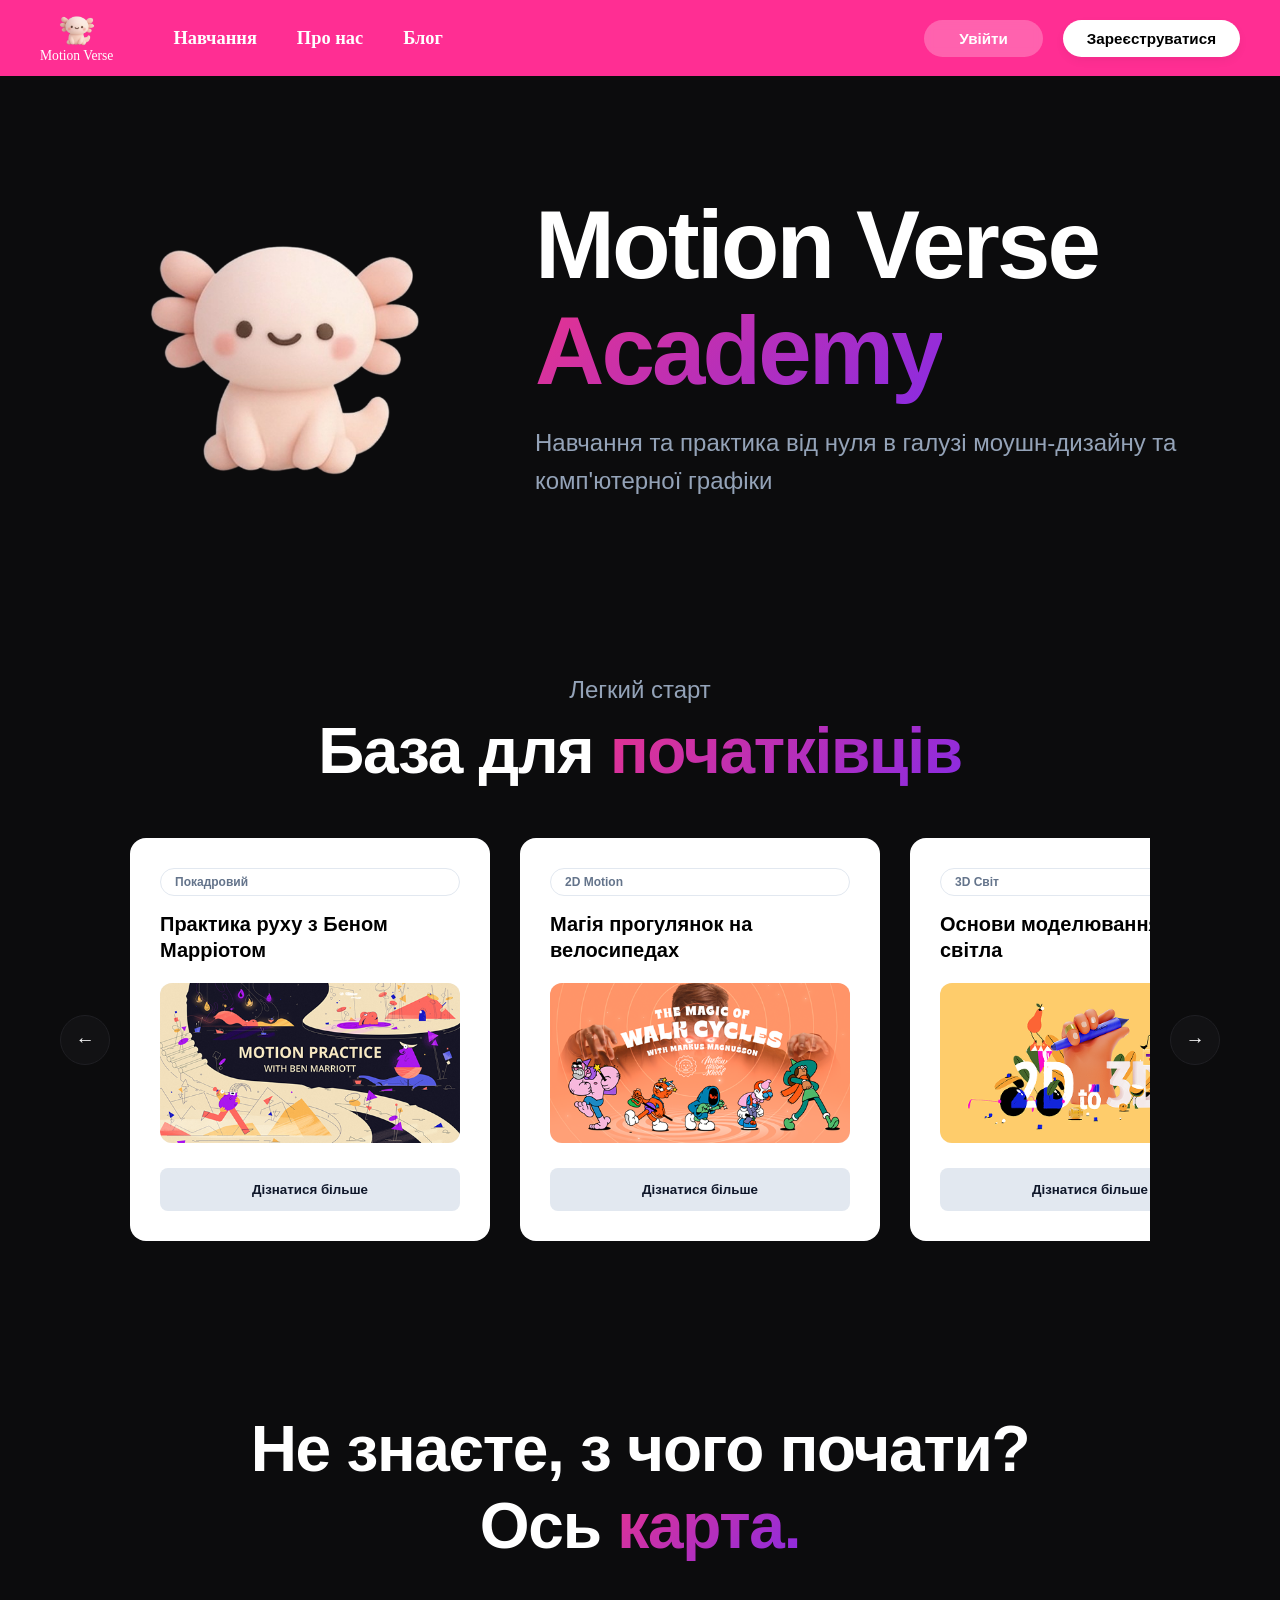
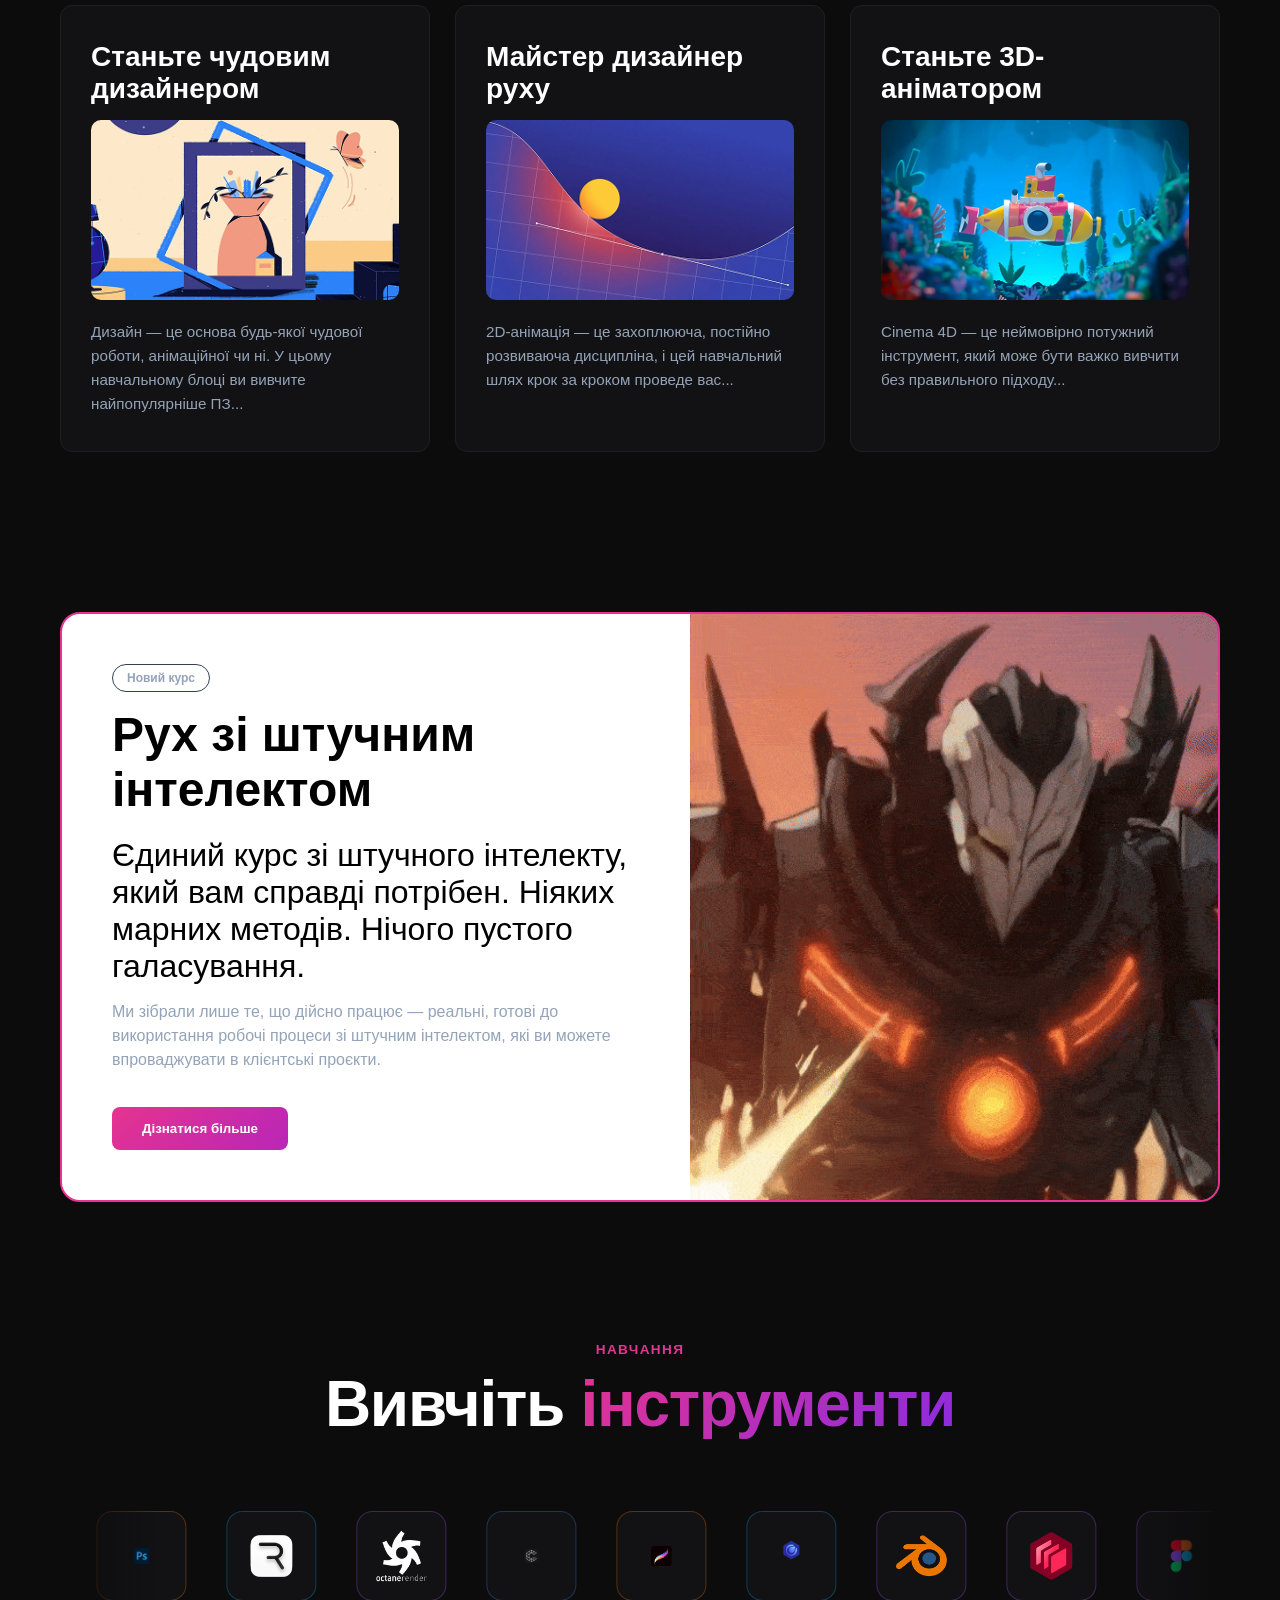
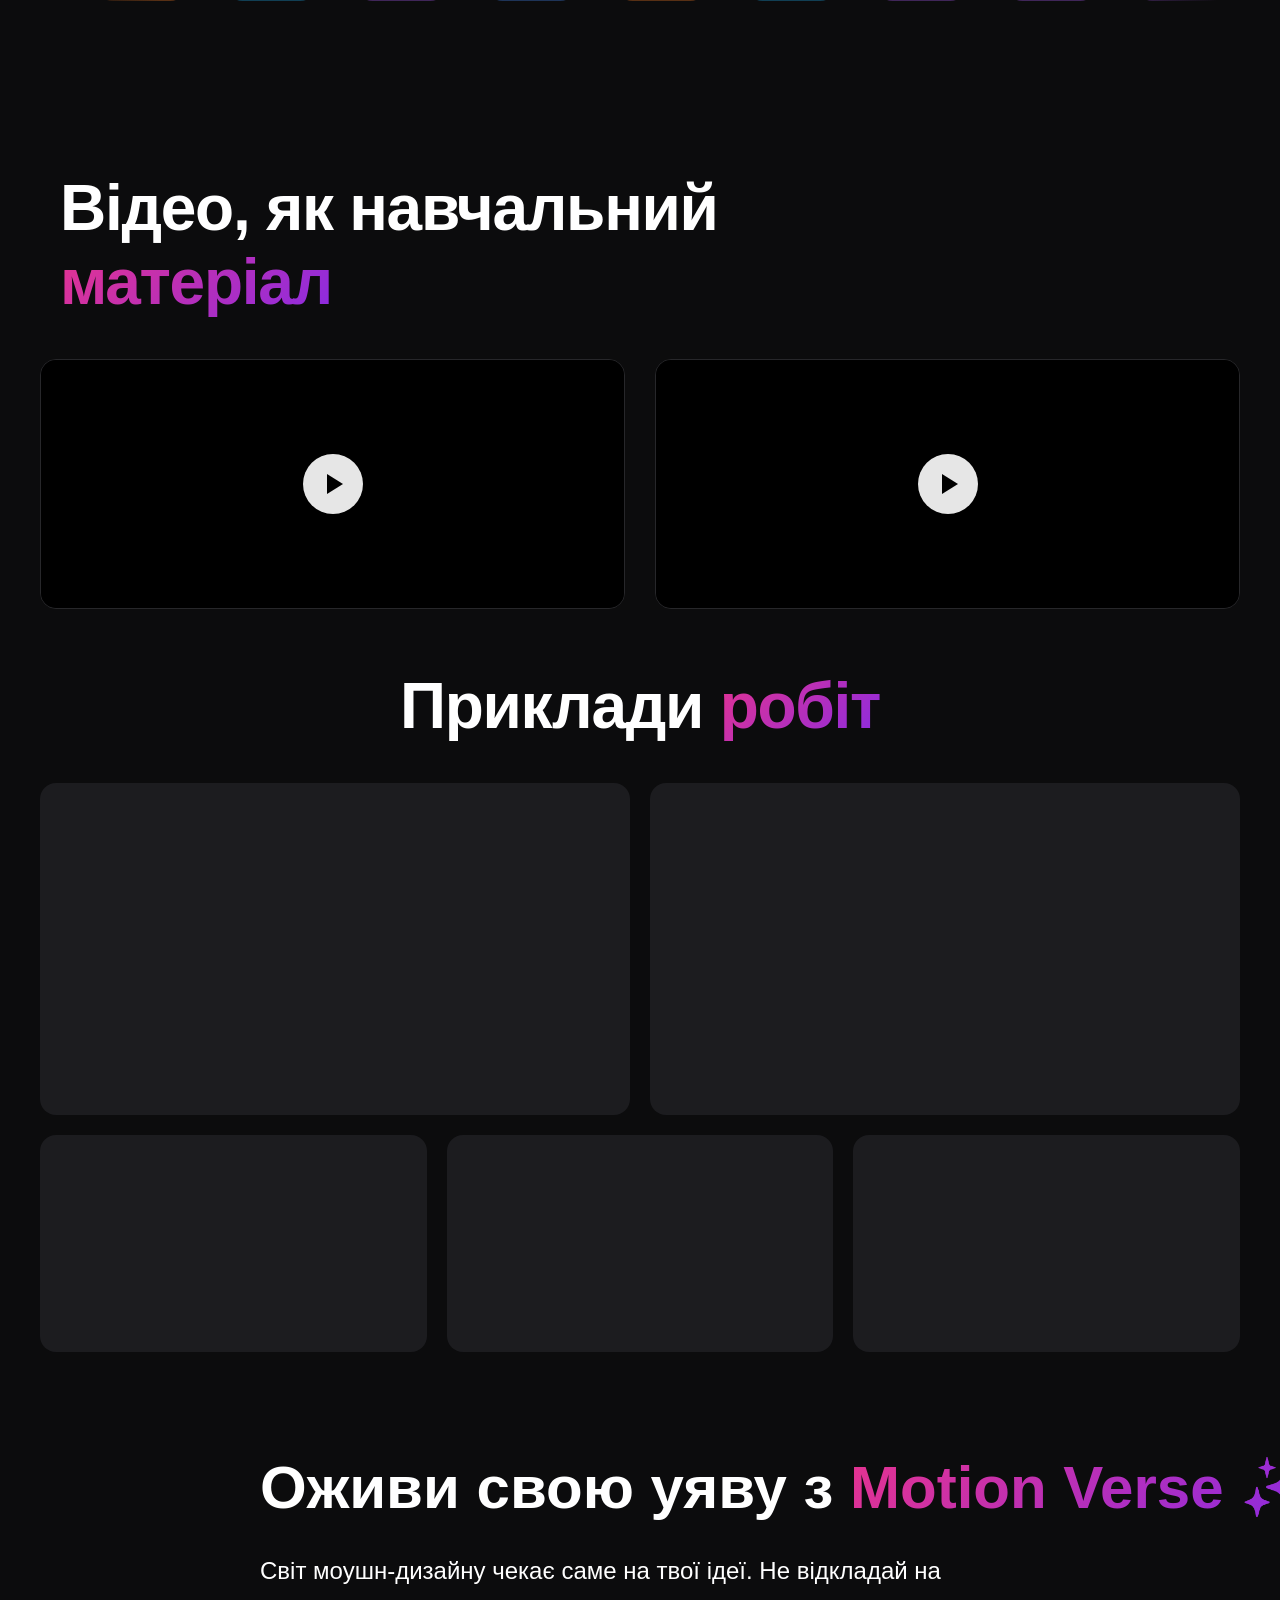
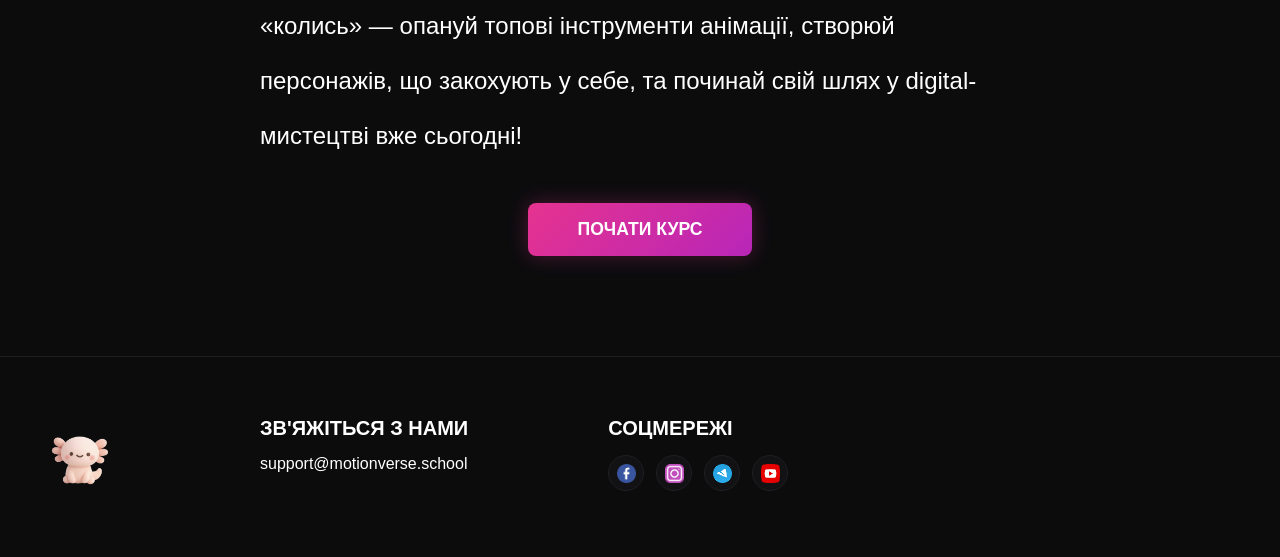
==== commit 690c4299: "first commit" ====
--- a/index.html
+++ b/index.html
@@ -219,7 +219,7 @@
             </div>
             
             <div class="video-preview-block">
-                <video src="./img/2.mp4" class="content-video" preload="metadata" playsinline></video>
+                <video src="./img/1.mp4" class="content-video" preload="metadata" playsinline></video>
                 
                 <div class="play-button-overlay">
                     <div class="play-triangle"></div>
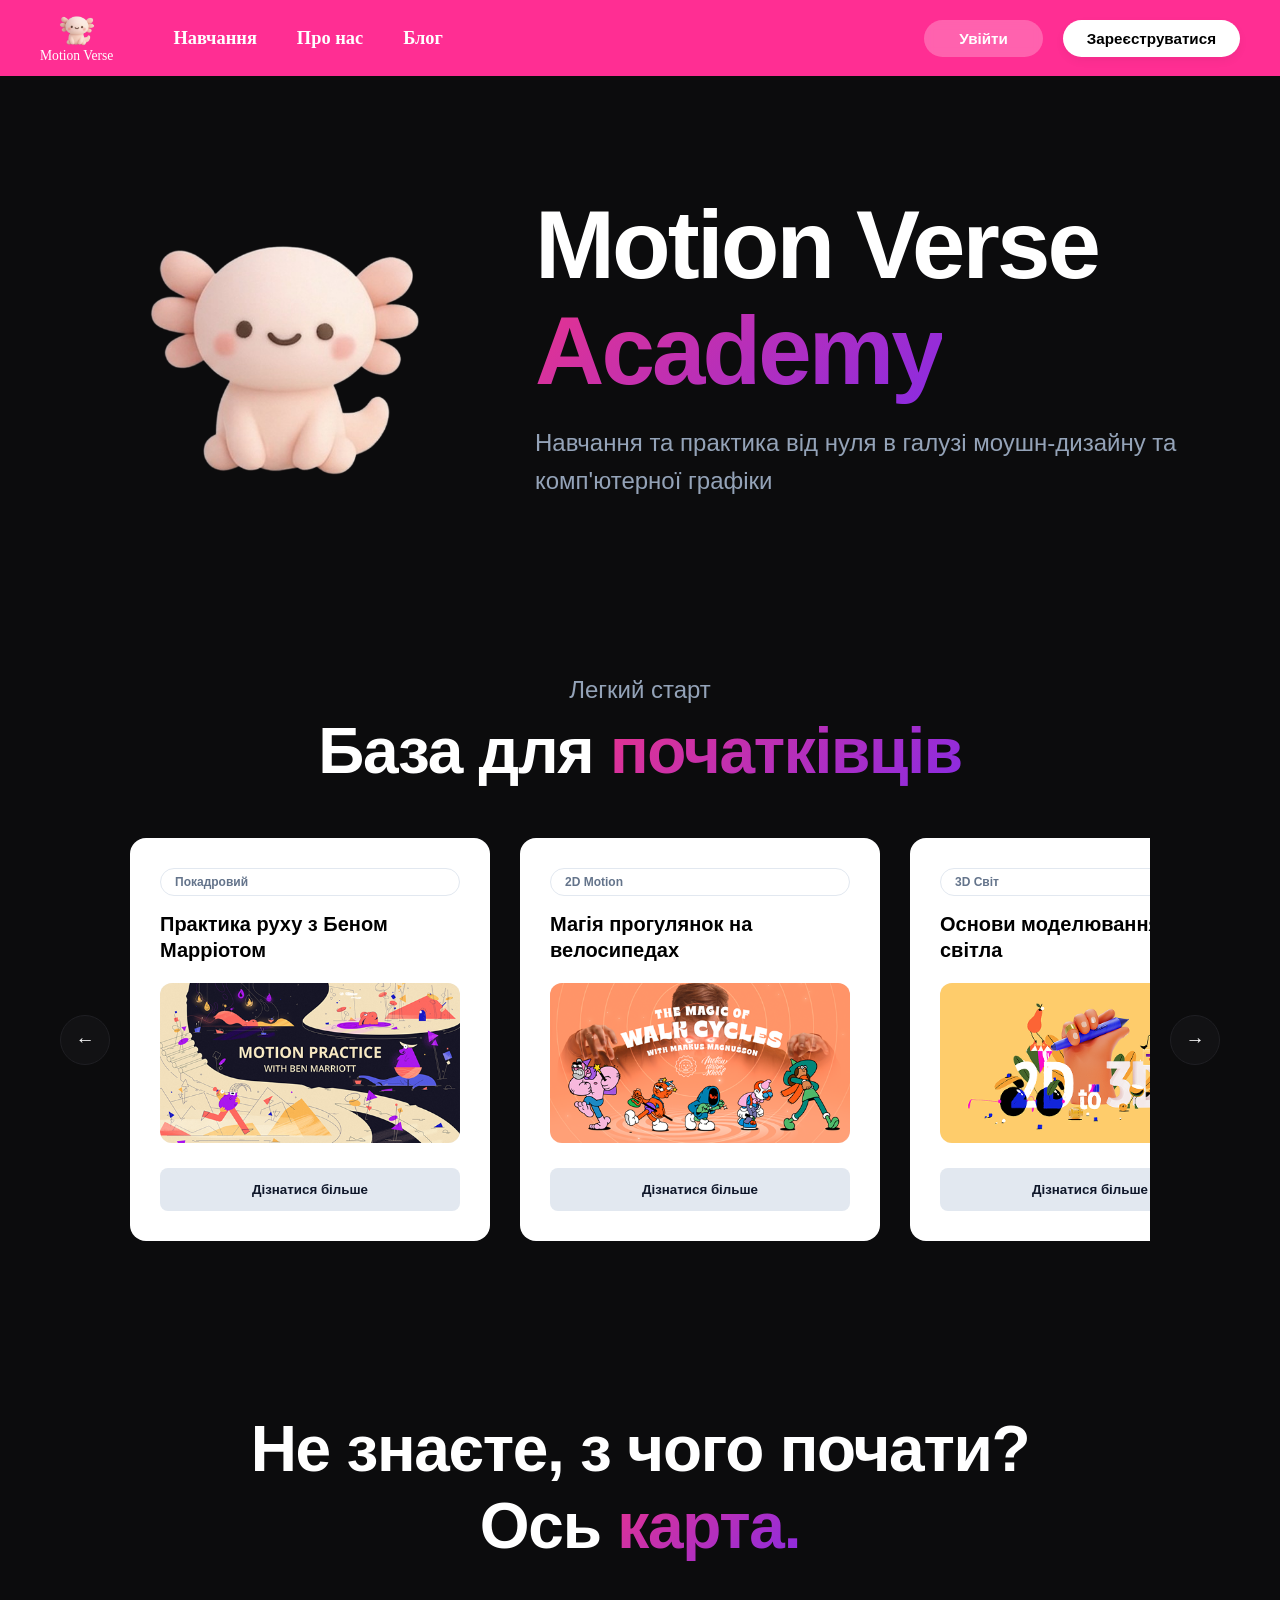
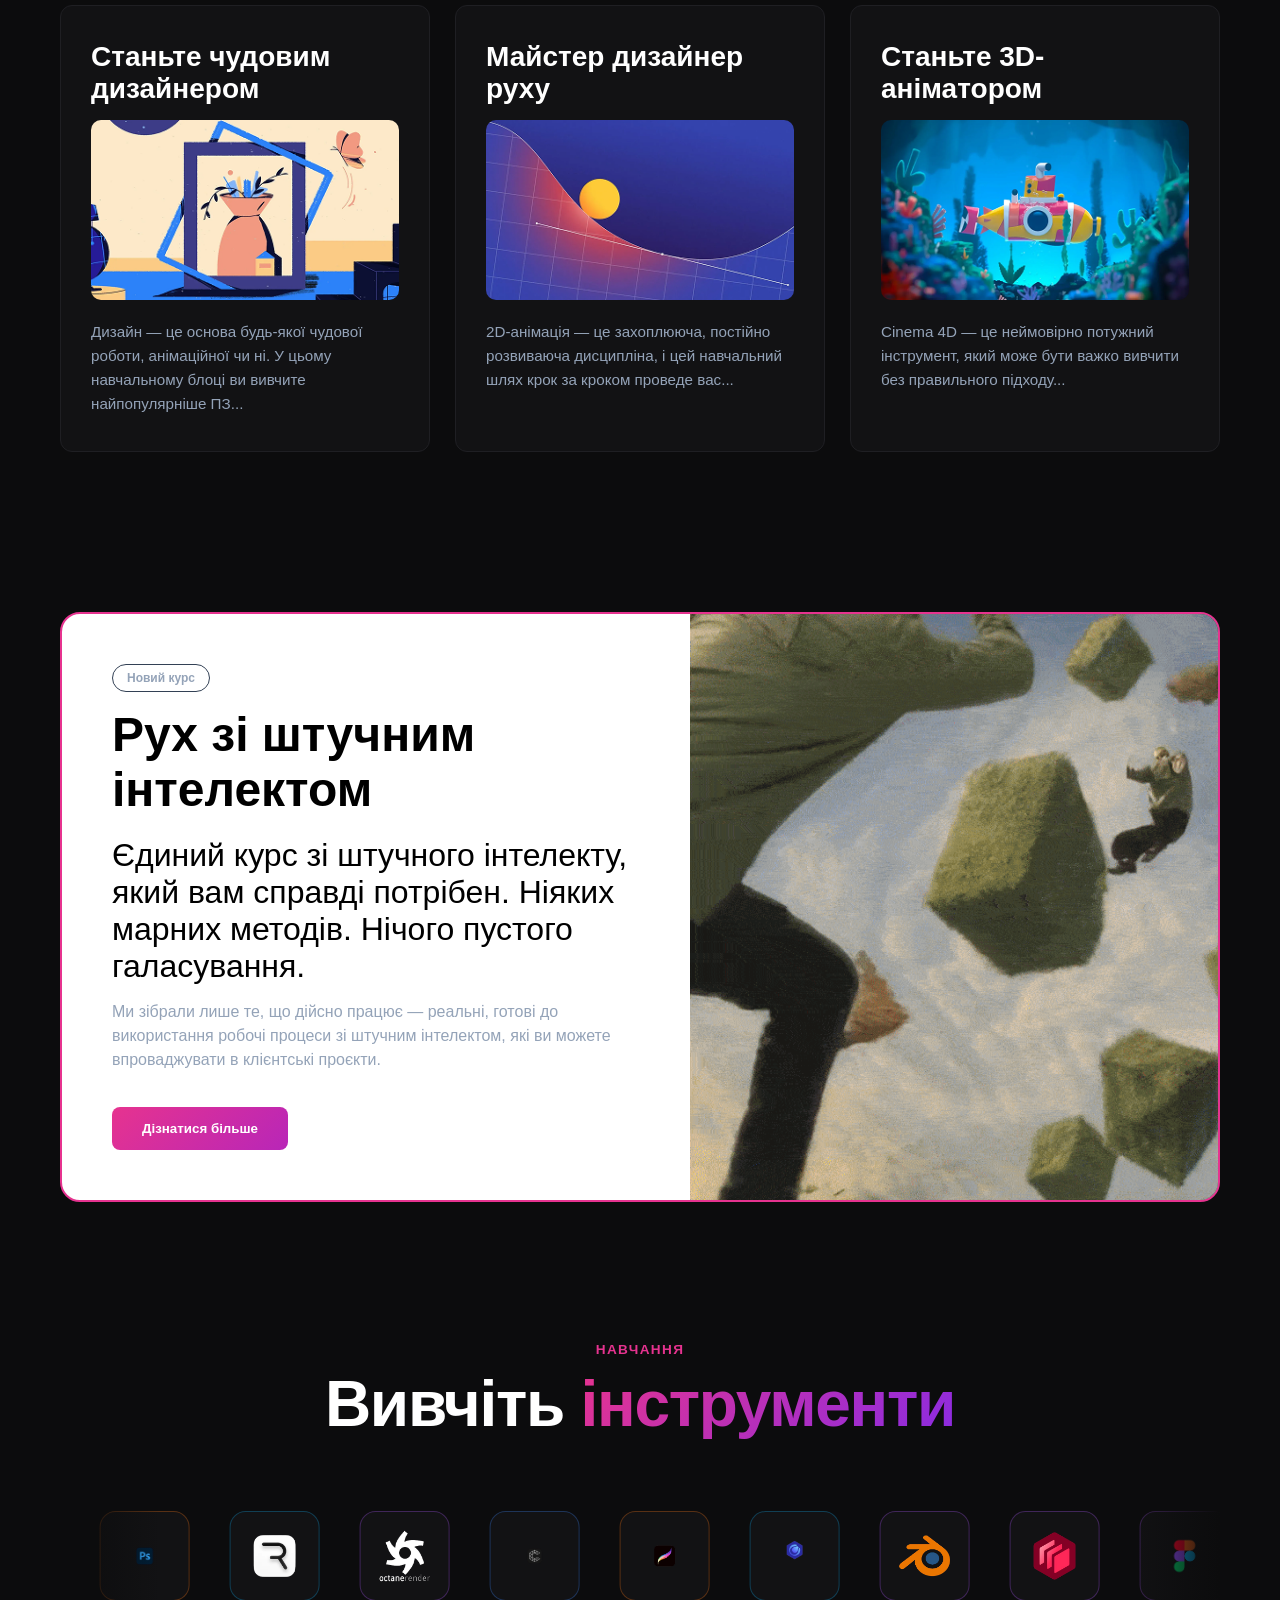
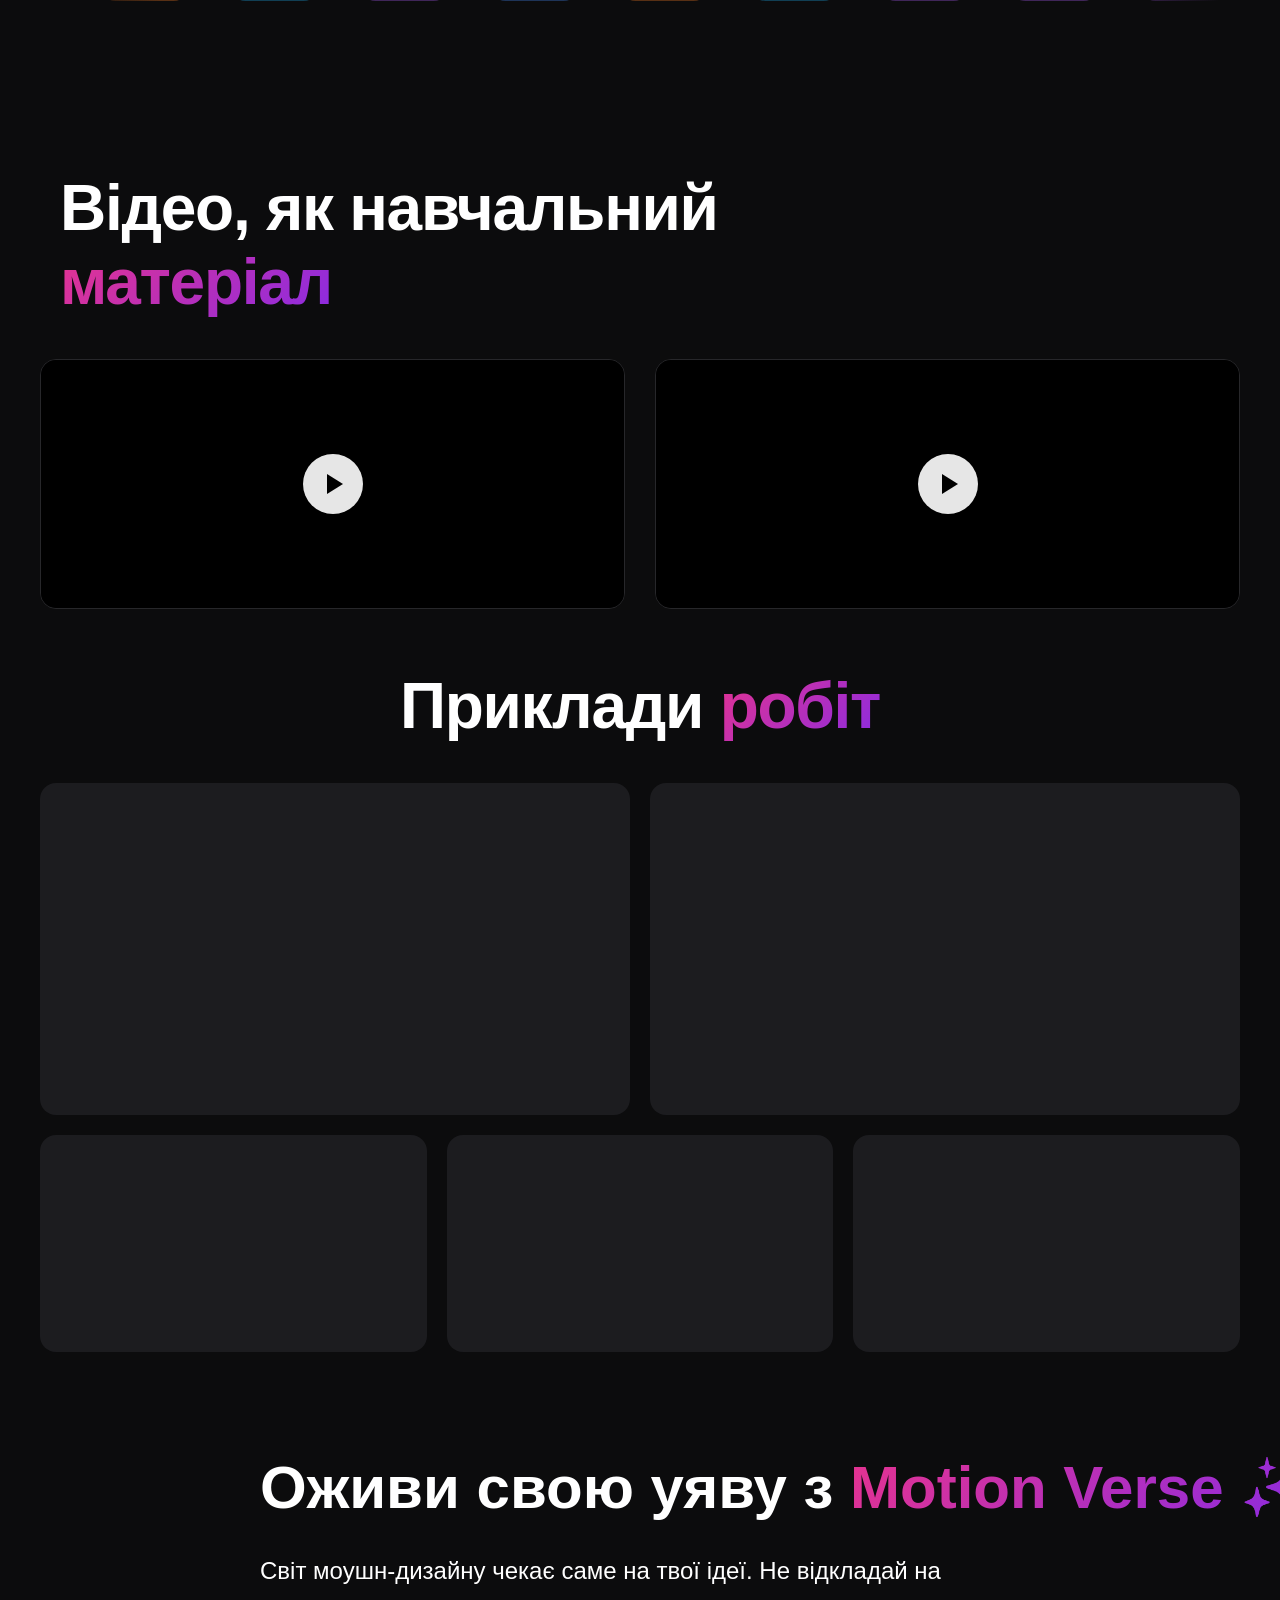
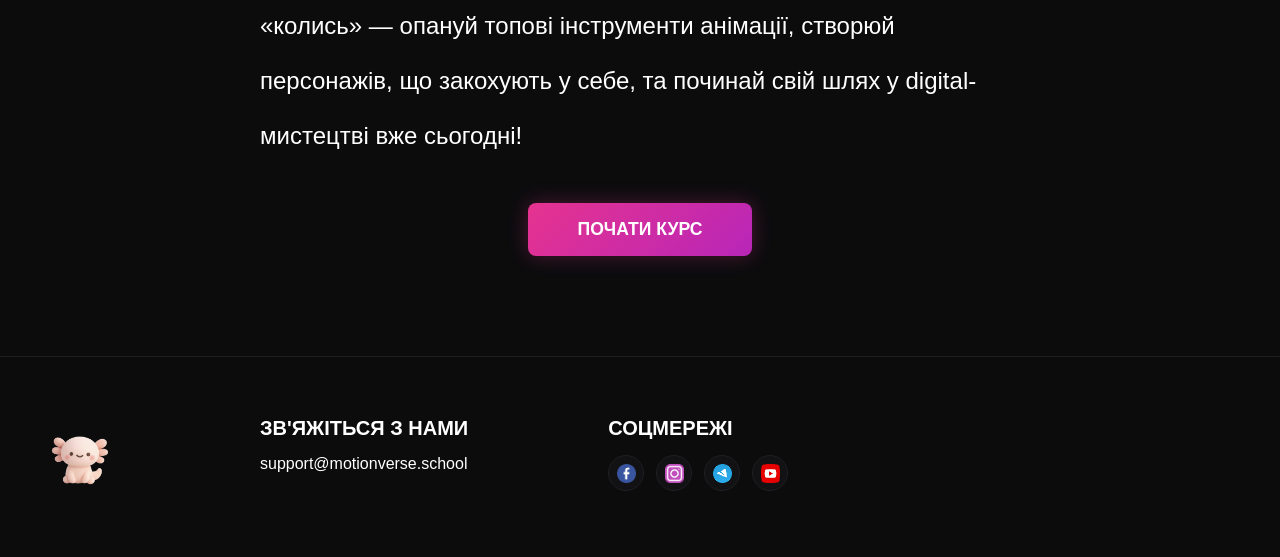
==== commit 34fa5780: "first commit" ====
--- a/index.html
+++ b/index.html
@@ -219,7 +219,7 @@
             </div>
             
             <div class="video-preview-block">
-                <video src="./img/1.mp4" class="content-video" preload="metadata" playsinline></video>
+                <video src="./img/3.mp4" class="content-video" preload="metadata" playsinline></video>
                 
                 <div class="play-button-overlay">
                     <div class="play-triangle"></div>
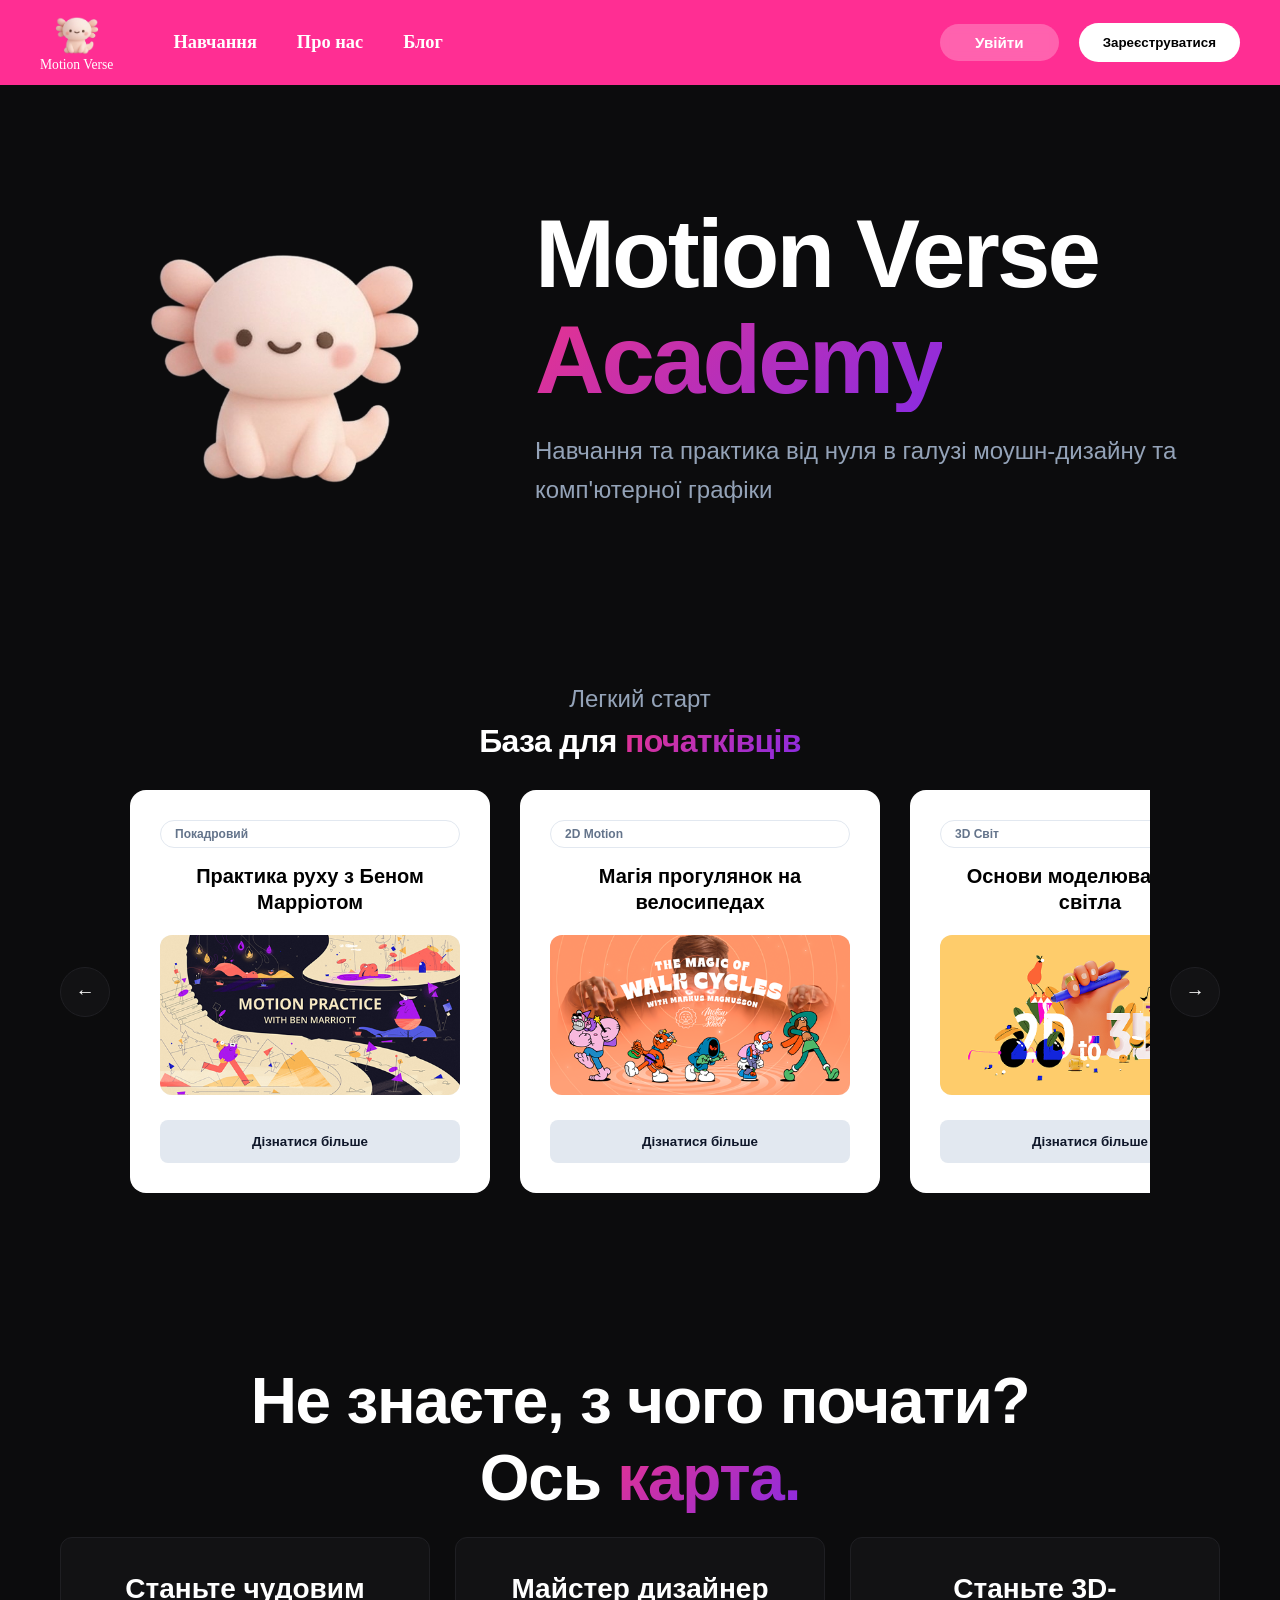
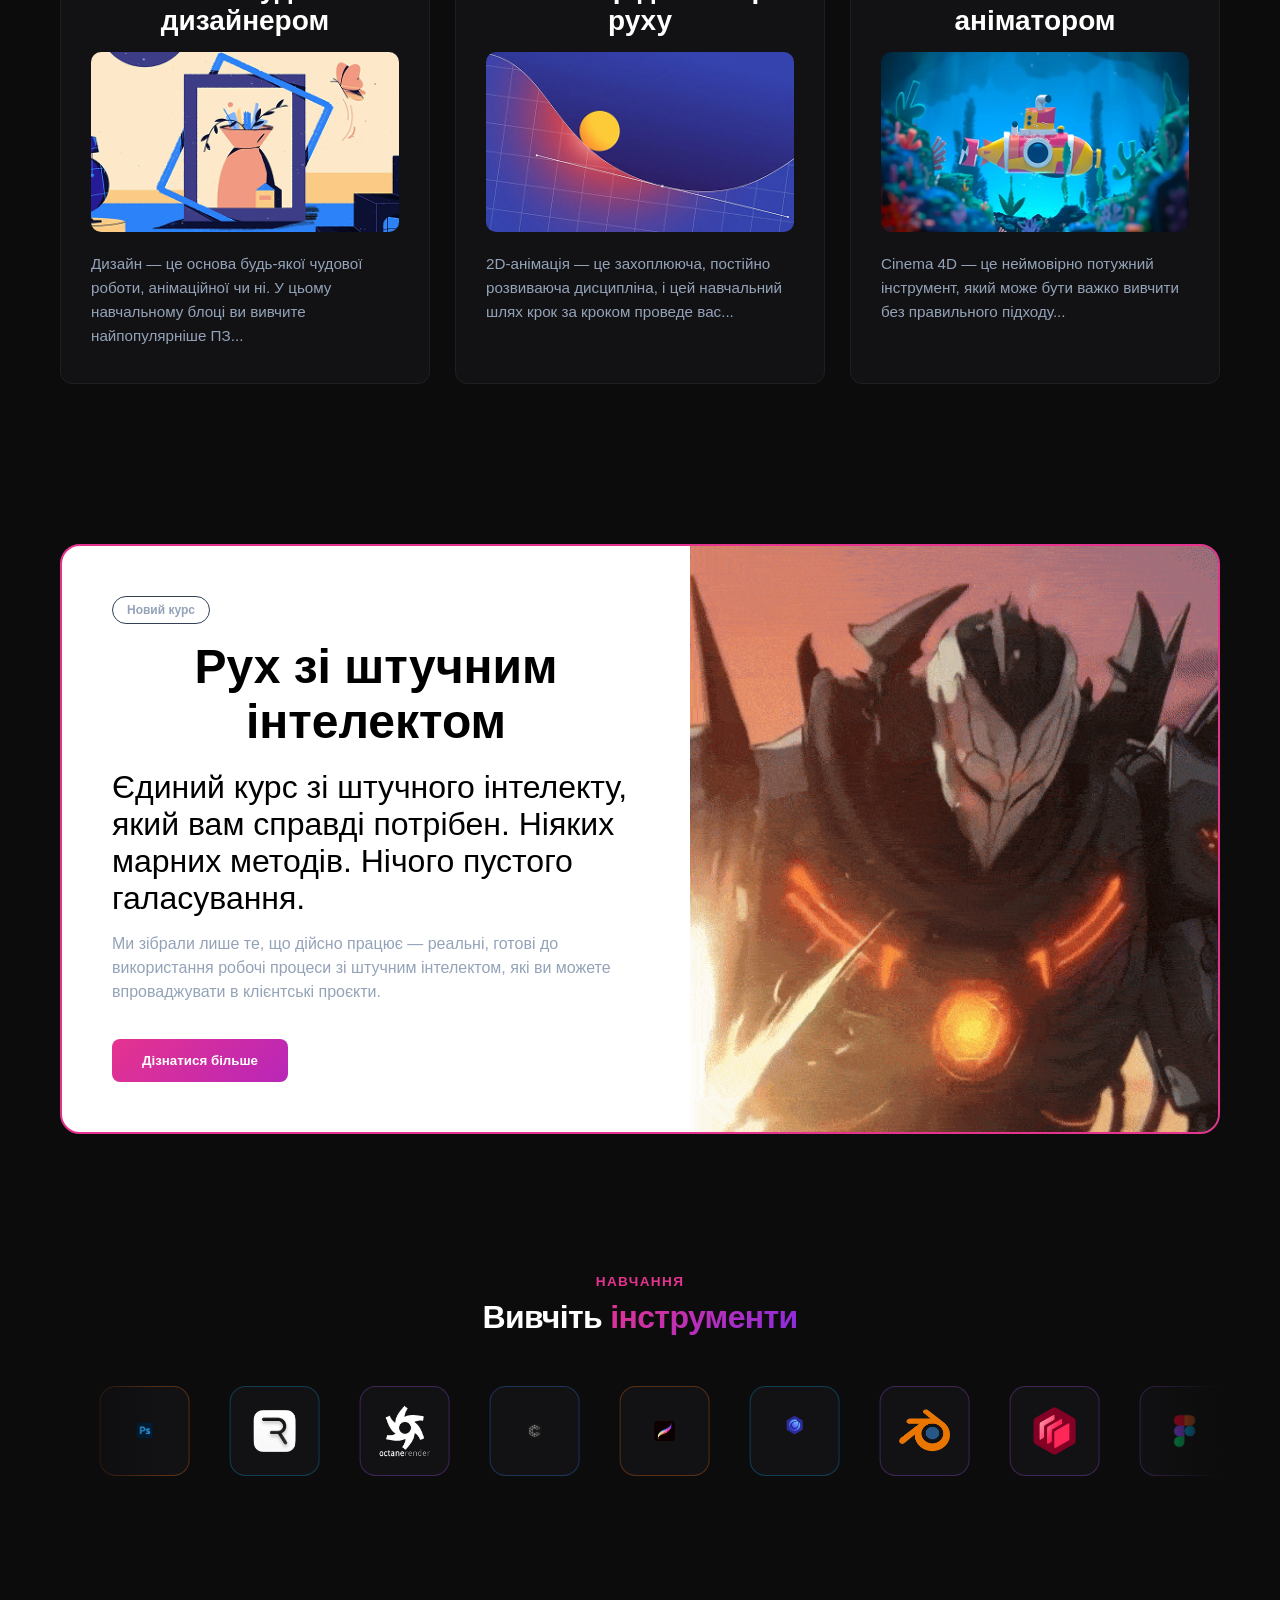
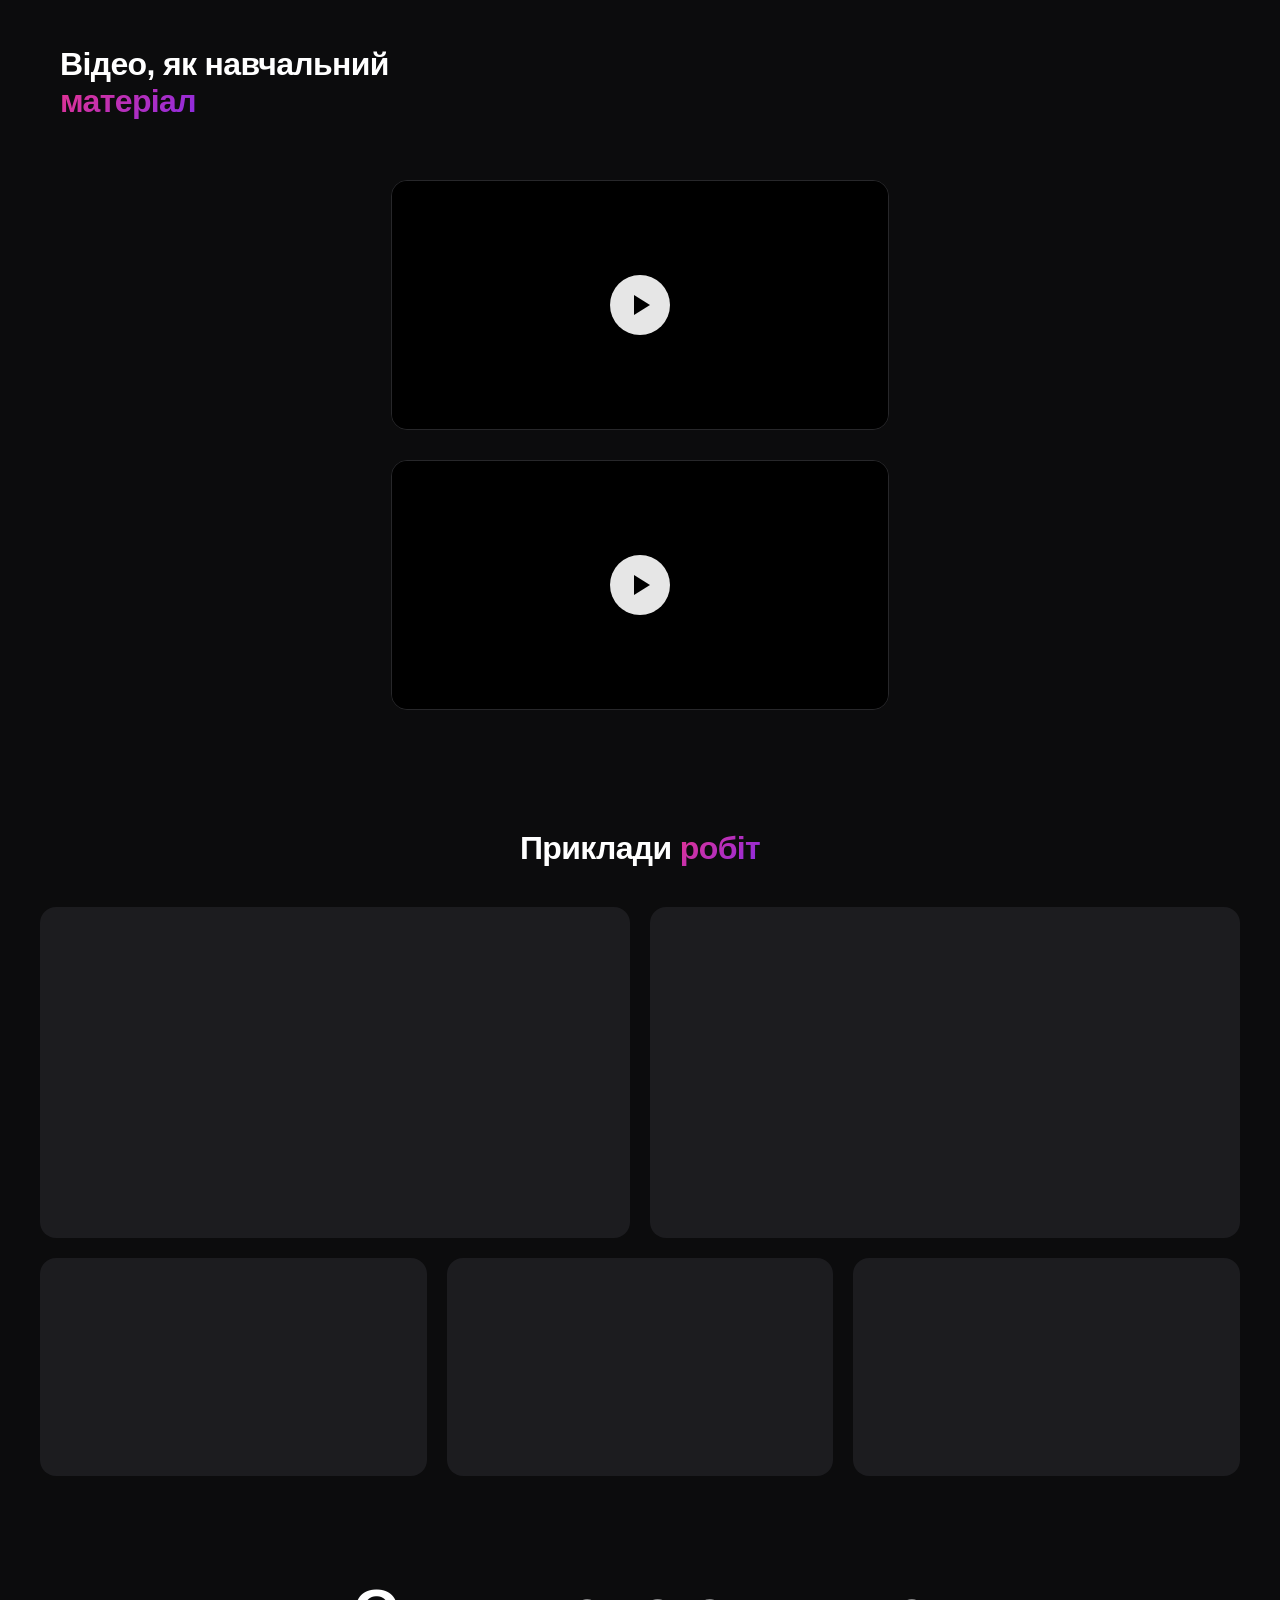
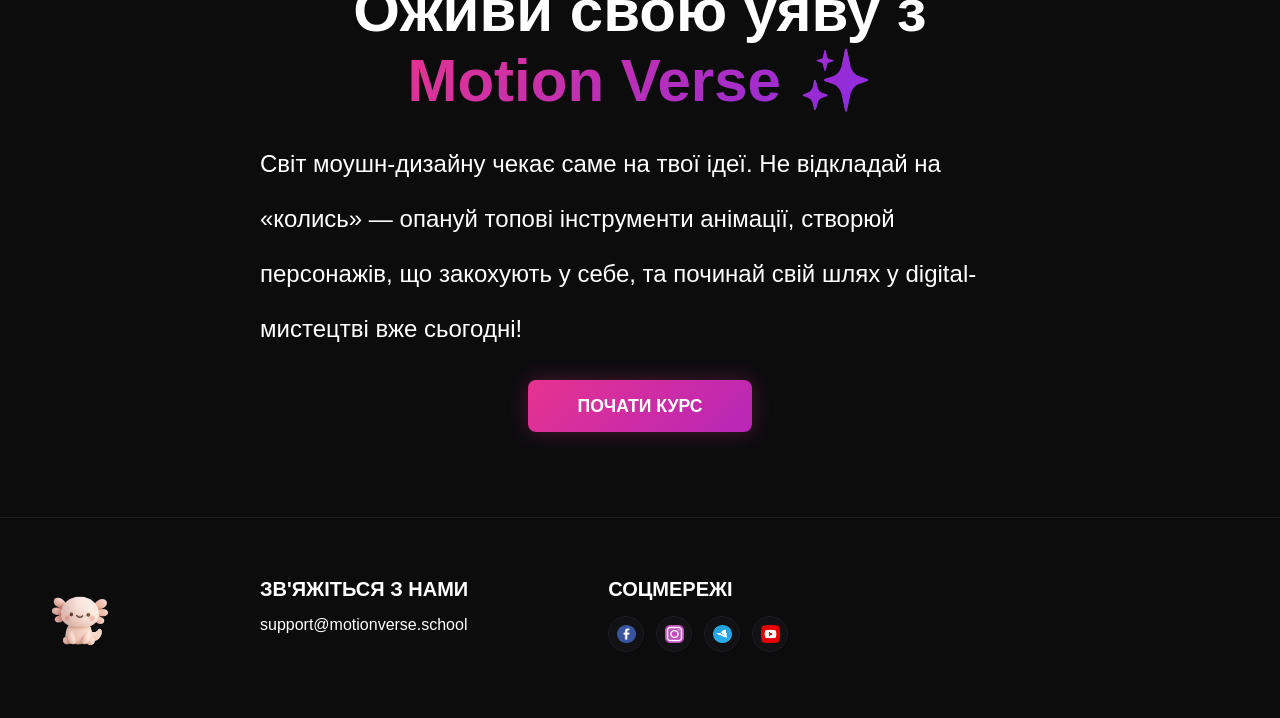
==== commit b6350ab3: "first commit" ====
--- a/index.html
+++ b/index.html
@@ -25,7 +25,7 @@
 
             <div class="auth-buttons">
                 <button class="btn-login">Увійти</button>
-                <button class="btn-register">Зареєструватися</button>
+                <button class="register-btn">Зареєструватися</button>
             </div>
 
         </div>
@@ -242,9 +242,10 @@
 </section>
 
     <section class="section-cta">
-        <h2>Оживи свою уяву з <span class="gradient-text">Motion Verse ✨</span></h2>
+        <h2>Оживи свою уяву з <br><span class="gradient-text">Motion Verse ✨</span></h2>
         <p>Світ моушн-дизайну чекає саме на твої ідеї. Не відкладай на «колись» — опануй топові інструменти анімації, створюй персонажів, що закохують у себе, та починай свій шлях у digital-мистецтві вже сьогодні!</p>
-        <button class="btn-cta-main">ПОЧАТИ КУРС</button>
+        
+        <a href="lesson1.html" class="btn-cta-main">ПОЧАТИ КУРС</a>
     </section>
 
     <footer class="site-footer">
@@ -268,6 +269,22 @@
         </div>
     </footer>
 
-    <script src="script.js"></script>
+   
+
+    <!-- Модальне вікно реєстрації -->
+<div id="registerModal" class="modal">
+    <div class="modal-content">
+        <span class="close-btn">&times;</span>
+        <h2>Реєстрація</h2>
+        <form id="registerForm">
+            <input type="text" placeholder="Ваше ім'я" required>
+            <input type="email" placeholder="Email" required>
+            <input type="password" placeholder="Пароль" required>
+            <button type="submit" class="submit-btn">ЗАРЕЄСТРУВАТИСЯ!</button>
+        </form>
+    </div>
+</div>
+
+ <script src="script.js"></script>
 </body>
 </html>
--- a/style.css
+++ b/style.css
@@ -291,7 +291,7 @@
     flex-shrink: 0;
 }
 
-.course-card.white-card h3 { font-size: 1.25rem; font-weight: 700; margin-bottom: 20px; line-height: 1.3; }
+.course-card.white-card h3 { font-size: 1.25rem; font-weight: 700; margin-bottom: 20px; line-height: 1.3; text-align: center;}
 .card-image-placeholder { background-color: #f1f5f9; border-radius: 12px; height: 160px; display: flex; justify-content: center; align-items: center; margin-bottom: 25px; text-align: center; padding: 10px;}
 .mock-content-text { font-size: 0.8rem; font-weight: 800; color: #cbd5e1; letter-spacing: 0.05em; }
 .btn-more { background-color: #e2e8f0; color: #0f172a; border: none; padding: 14px; border-radius: 8px; font-weight: 600; cursor: pointer; width: 100%; margin-top: auto; }
@@ -344,7 +344,7 @@
 .section-map { padding: 100px 20px; max-width: 1200px; margin: 0 auto; }
 .grid-map { display: grid; grid-template-columns: repeat(auto-fit, minmax(300px, 1fr)); gap: 25px; }
 .map-card { background-color: #121214; border: 1px solid #1f1f23; border-radius: 12px; padding: 35px 30px; }
-.map-card h3 { font-size: 28px; font-weight: 700; margin-bottom: 15px; }
+.map-card h3 { font-size: 28px; font-weight: 700; margin-bottom: 15px; text-align: center; }
 .map-card p { color: #94a3b8; line-height: 24px; font-size: 0.95rem; }
 
 
@@ -352,7 +352,7 @@
 .section-ai { padding: 60px 20px; max-width: 1200px; margin: 0 auto; }
 .ai-card { background-color: white; border: 2px solid #e6338f; border-radius: 20px; display: flex; overflow: hidden; }
 .ai-info { padding: 50px; flex: 1; }
-.ai-info h2 {color: #000000; font-size: 48px; font-weight: 800; margin-bottom: 20px; }
+.ai-info h2 {color: #000000; font-size: 48px; font-weight: 800; margin-bottom: 20px; text-align: center;}
 .ai-desc-main { color: #000000;   font-size: 32px; font-weight: 200; margin-bottom: 15px; }
 .ai-desc-sub { color: #94a3b8; line-height: 24px; margin-bottom: 35px; }
 .btn-action { background: linear-gradient(135deg, #e6338f 0%, #b826b8 100%); color: #ffffff; border: none; padding: 14px 30px; border-radius: 8px; font-weight: 600; cursor: pointer; }
@@ -473,7 +473,7 @@
 .section-cta { max-width: 800px; margin: 100px auto; padding: 0 20px; text-align: center; }
 .section-cta h2 { font-size: 60px; font-weight: 800; margin-bottom: 20px; white-space: nowrap; text-align: center;}
 .section-cta p { color: white; line-height: 55px;font-size: 24px;font-weight: 400; margin-bottom: 40px;text-align: left; }
-.btn-cta-main { background: linear-gradient(135deg, #e6338f 0%, #b826b8 100%); color: #ffffff; border: none; padding: 16px 50px; border-radius: 8px; font-weight: 700; font-size: 1.1rem; box-shadow: 0 0 20px rgba(230, 51, 143, 0.3); cursor: pointer; }
+.btn-cta-main { background: linear-gradient(135deg, #e6338f 0%, #b826b8 100%); color: #ffffff; border: none; padding: 16px 50px; border-radius: 8px; font-weight: 700; font-size: 1.1rem; box-shadow: 0 0 20px rgba(230, 51, 143, 0.3); cursor: pointer; text-decoration: none; }
 /* --- СТИЛІ ДЛЯ СПРАВЖНІХ ВІДЕО-БЛОКІВ --- */
 .video-preview-block {
     overflow: hidden; /* Щоб краї відео ховалися під закруглені кути рамки (border-radius: 16px) */
@@ -566,3 +566,487 @@
 .icon-circle:hover img {
     filter: brightness(0) invert(1); /* Робить іконку білою при наведенні, якщо вона була чорною */
 }
+
+
+.modal {
+    display: none; 
+    position: fixed; 
+    z-index: 1000; 
+    left: 0; top: 0;
+    width: 100%; height: 100%;
+    background-color: rgba(0,0,0,0.8); /* Затемнення фону */
+}
+
+.modal-content {
+    background-color: #1c1c1f;
+    margin: 10% auto;
+    padding: 40px;
+    border: 1px solid #FF2E93;
+    width: 350px;
+    border-radius: 20px;
+    text-align: center;
+    color: white;
+}
+
+.modal-content input {
+    width: 100%;
+    padding: 12px;
+    margin: 10px 0;
+    border-radius: 8px;
+    border: none;
+    background: #ff75b8; /* Твій фірмовий рожевий */
+}
+
+.close-btn { float: right; cursor: pointer; font-size: 24px; }
+
+/* Стиль для кнопки реєстрації в хедері */
+.register-btn {
+    background-color: white; /* Твій рожевий */
+    color: black;
+    border: none;
+    padding: 12px 24px;
+    border-radius: 30px; /* Заокруглені краї */
+    font-weight: bold;
+    cursor: pointer;
+    transition: transform 0.2s, background-color 0.2s;
+}
+
+.register-btn:hover {
+    background-color: #d6267a;
+    transform: scale(1.05);
+}
+
+/* Стиль для великої кнопки всередині модального вікна */
+.submit-btn {
+    width: 100%;
+    background-color: #FF2E93;
+    color: white;
+    border: none;
+    padding: 15px;
+    border-radius: 12px;
+    font-size: 16px;
+    font-weight: bold;
+    cursor: pointer;
+    margin-top: 10px;
+    transition: background-color 0.2s;
+}
+
+.submit-btn:hover {
+    background-color: #d6267a;
+}
+
+
+/* 1. Хедер: градієнтний фон та вирівнювання */
+.main-header {
+    background: linear-gradient(90deg, #FF2E93 0%, #762164 100%); /* Твій фірмовий перехід */
+    display: flex;
+    align-items: center;
+    padding: 15px 40px;
+    height: 80px;
+}
+
+.logo {
+    display: flex;
+    align-items: center;
+    gap: 10px;
+    color: white;
+    font-weight: 700;
+}
+
+.main-header nav {
+    margin-left: 50px;
+    display: flex;
+    gap: 30px;
+}
+
+.main-header nav a {
+    color: white;
+    text-decoration: none;
+    font-weight: 600;
+}
+
+/* 2. Вітальний блок: центр та відступи */
+.welcome-page {
+    background-color: #0d0d0d;
+    margin: 0;
+    min-height: 100vh;
+    display: flex;
+    flex-direction: column;
+}
+
+.welcome-container {
+    flex-grow: 1;
+    display: flex;
+    flex-direction: column;
+    justify-content: center;
+    align-items: center;
+    text-align: center;
+    padding: 20px;
+}
+
+/* 3. Заголовки та текст */
+.welcome-container h1 {
+    font-size: 56px;
+    margin: 20px 0;
+    color: #ffffff;
+}
+
+.welcome-container p {
+    color: #ffffff;
+    font-size: 20px;
+    margin-bottom: 40px;
+}
+
+/* 4. Кнопка "ПОЧАТИ КУРС" (рожева з макета) */
+.start-btn {
+    background: linear-gradient(90deg, #FF2E93 0%, #D6267A 100%);
+    color: white;
+    padding: 20px 50px;
+    border-radius: 12px;
+    text-decoration: none;
+    font-weight: 700;
+    font-size: 18px;
+    box-shadow: 0 4px 15px rgba(255, 46, 147, 0.4);
+    transition: transform 0.2s;
+}
+
+.start-btn:hover {
+    transform: scale(1.05);
+}
+
+
+.logo-link {
+    display: inline-block;
+    cursor: pointer;
+    line-height: 0; /* Щоб картинка не давала зайвих відступів знизу */
+    transition: transform 0.2s;
+}
+
+.logo-link:hover {
+    transform: scale(1.05); /* Легкий ефект при наведенні, щоб було зрозуміло, що це клікабельно */
+}
+
+.mini-logo {
+    display: block;
+    width: 60px; /* або той розмір, який у тебе зараз */
+    height: auto;
+}
+
+
+
+/* Базові налаштування тексту */
+.accent-pink { color: #FF2E93; }
+
+.main-title { font-size: 48px; text-align: center; margin-bottom: 50px;margin-top: 100px; }
+.section-title { font-size: 32px; text-align: center; margin-bottom: 20px; }
+.description { max-width: 1200px; margin: 0 auto 40px; line-height: 1.9; font-size: 28px;margin-top: 80px; }
+
+.video-grid {
+    display: flex;
+    justify-content: center;
+    gap: 30px;
+    padding: 20px;
+}
+
+.video-box {
+    width: 450px; /* Твоя ширина */
+    border: 2px solid #FF2E93; /* Рожева рамка */
+    padding: 15px; /* ЦЕ КЛЮЧ: відступ всередині рамки до відео */
+    background: #000;
+    border-radius: 12px;
+    
+    /* Важливо: дозволяє паддінгу бути всередині ширини */
+    box-sizing: border-box; 
+}
+
+.video-box video {
+    width: 100%; /* Відео заповнює доступне місце всередині паддінгу */
+    display: block;
+    border-radius: 4px; /* Невелике заокруглення самого відео */
+    background: #000;
+}
+
+.squash-stretch-section {
+    margin: 60px 0;
+}
+
+.theory-grid {
+    display: grid;
+    /* Змінюємо пропорції: графік тепер займає 55%, текст — 45% */
+    grid-template-columns: 1fr 1.2fr; 
+    gap: 50px;
+    align-items: center;
+}
+
+.theory-text {
+    padding-left: 50px;
+    line-height: 1.8; /* Збільшуємо інтервал, щоб текст "дихав" */
+    font-size: 24px;
+    color: #e0e0e0;
+    margin: 0;
+}
+
+.theory-image {
+    /* Рамку прибрано, фон прозорий */
+    background: transparent;
+    padding: 0;
+}
+
+.theory-image img {
+    width: 100%;
+    /* Додаємо легку тінь, щоб фото "відділилося" від фону без рамки */
+    filter: drop-shadow(0px 10px 20px rgba(0,0,0,0.5));
+    border-radius: 8px;
+}
+.ae-section { margin: 60px 0; }
+.ae-section h2 {
+    font-size: 36px; text-align: center; margin-bottom: 50px;margin-top: 100px;
+}
+
+.ae-section p {
+    font-size: 24px;  margin-bottom: 20px; padding-left: 50px; line-height: 1.8;font-weight: 500; max-width: 1200px;
+}
+
+.content {
+    display: flex;
+    flex-direction: column;
+    align-items: center; /* Центрує ВСЕ по горизонталі */
+    width: 100%;
+}
+
+
+/* Картка з картинкою */
+.ae-main-box {
+    background: white;
+    padding: 20px;
+    border-radius: 12px;
+    max-width: 600px; /* Твій розмір */
+    margin: 20px auto; /* Центруємо по сторінці */
+}
+
+.ae-image {
+    width: 100%;
+    display: block;
+}
+
+/* Рожева рамка підписів */
+.ae-labels-frame {
+    max-width: 600px; /* Та сама ширина, що у картки */
+    margin: 0 auto; /* Центруємо */
+    border: 2px solid #FF2E93; /* Твоя рожева рамка */
+    padding: 15px;
+    display: flex;
+    justify-content: space-around;
+    color: white; /* Підписи на темному фоні сторінки */
+    font-weight: bold;
+    border-radius: 8px;
+}
+
+.tools-section { margin-top: 60px; text-align: center; }
+
+.video-grid {
+    display: flex;
+    flex-wrap: wrap; /* Дозволяє переносити блоки на новий рядок */
+    justify-content: center; /* Центрує блоки в обох рядках */
+    gap: 30px;
+    max-width: 1000px;
+    margin: 40px auto;
+}
+
+.vid-box {
+    flex: 0 0 300px; /* Ширина одного квадрата */
+    border: 2px solid #FF2E93; /* Твоя рожева рамка */
+    padding: 10px;
+    background: #000;
+    display: flex;
+    flex-direction: column;
+    align-items: center;
+}
+
+.vid-box video {
+    width: 100%;
+    height: 280px; /* Фіксована висота для відео */
+    object-fit: cover; /* Щоб відео не розтягувалося */
+}
+
+.vid-box span {
+    margin-top: 10px;
+    color: white;
+    font-weight: bold;
+}
+
+.quiz-box {
+    background: white;
+    padding: 30px;
+    border-radius: 15px;
+    color: black;
+    max-width: 600px;
+    margin: 40px auto;
+}
+.quiz-box p {
+    text-align: center;
+    line-height: 1.6;
+}
+
+.options button {
+    display: block;
+    width: 100%;
+    margin: 10px 0;
+    padding: 15px;
+    background: #f0f0f0;
+    border: none;
+    border-radius: 8px;
+    cursor: pointer;
+    text-align: left;
+}
+
+#next-lesson-btn {
+    display: inline-block;
+    padding: 10px 20px;
+    background: #FF2E93;
+    color: white;
+    text-decoration: none;
+    border-radius: 5px;
+    margin-top: 20px;
+    
+    /* Додаємо властивості для плавного переходу */
+    opacity: 0; 
+    transition: opacity 0.8s ease-in-out; 
+    
+    /* Щоб кнопка не займала місце до того, як з'явиться */
+    pointer-events: none; 
+}
+
+/* Клас, який ми будемо додавати через JS */
+#next-lesson-btn.is-visible {
+    opacity: 1;
+    pointer-events: auto; /* Тепер на неї можна натиснути */
+}
+
+
+.video-wrapper {
+    width: 100%;
+    max-width: 600px; /* або підлаштуй під ширину свого контейнера */
+   
+    margin: 20px auto;
+    /* Рожева рамка як на макеті */
+    border: 2px solid #FF2E93; 
+    padding: 5px; /* невеликий відступ всередині рамки */
+    border-radius: 8px;
+    background: #000;
+}
+
+.video-wrapper video {
+    width: 100%;
+    display: block;
+    border-radius: 4px;
+}
+
+
+.shortcuts-grid {
+    display: grid;
+    /* Створюємо 3 колонки однакової ширини */
+    grid-template-columns: repeat(3, 1fr); 
+    gap: 20px;
+    max-width: 1000px;
+    margin: 30px auto;
+}
+
+/* Налаштування для карток */
+.shortcut-card {
+    border: 2px solid #FF2E93;
+    padding: 20px;
+    border-radius: 12px;
+    background: #111;
+    transition: all 0.4s ease;
+    text-align: center;
+}
+
+/* Спеціальний трюк: 2 нижні картки */
+/* Ми скажемо останнім двом карткам зайняти більше місця, 
+   або просто зробимо їх центрованими через grid-column */
+
+.shortcut-card:nth-child(4) {
+    grid-column: 1 / 2; /* це не потрібно, але для логіки */
+}
+
+/* Робимо 4-ту і 5-ту картку по центру, якщо їх всього 5 */
+.shortcut-card:nth-last-child(2) {
+    grid-column: 1 / 2; /* Початок другого ряду */
+}
+
+/* Кращий варіант для красивого центрування 2-х карток: */
+.shortcuts-grid {
+    display: flex;
+    flex-wrap: wrap;
+    justify-content: center;
+    gap: 20px;
+}
+
+.shortcut-card {
+    flex: 0 0 300px; /* Фіксована ширина кожної картки */
+}
+/* Ефект при наведенні */
+.shortcut-card:hover {
+    background: rgba(255, 46, 147, 0.15); /* Легкий рожевий фон */
+    transform: translateY(-10px); /* Піднімається вгору */
+    box-shadow: 0 10px 20px rgba(255, 46, 147, 0.3); /* Тінь */
+}
+
+.shortcut-card h3 {
+    font-size: 48px;
+    margin: 0 0 10px 0;
+    color: #fff;
+}
+
+.shortcut-card p {
+    color: #ccc;
+    font-size: 16px;
+}
+
+/* Контейнер сітки */
+.tips-grid {
+    display: flex;
+    justify-content: center;
+    gap: 30px;
+    padding: 40px 20px;
+}
+
+/* Картка */
+.tip-card {
+    width: 300px;
+    padding: 30px;
+    border: 1px solid #333;
+    border-radius: 16px;
+    background: #0d0d0d;
+    text-align: center;
+    transition: all 0.3s ease;
+}
+
+/* Ефект підсвічування при наведенні */
+.tip-card:hover {
+    border-color: #FF2E93;
+    box-shadow: 0 0 20px rgba(255, 46, 147, 0.2);
+    transform: translateY(-10px);
+}
+
+/* Налаштування зображень */
+.tip-image {
+    width: 100%;       /* Займає всю ширину картки */
+    max-height: 120px; /* Фіксована висота, щоб картки були рівними */
+    object-fit: contain; /* Зображення не буде розтягуватися */
+    margin: 20px 0;
+}
+
+/* Текст */
+.tip-card h3 {
+    color: #fff;
+    margin: 0;
+    font-size: 20px;
+}
+
+.tip-card p {
+    color: #ccc;
+    font-size: 14px;
+    line-height: 1.5;
+}
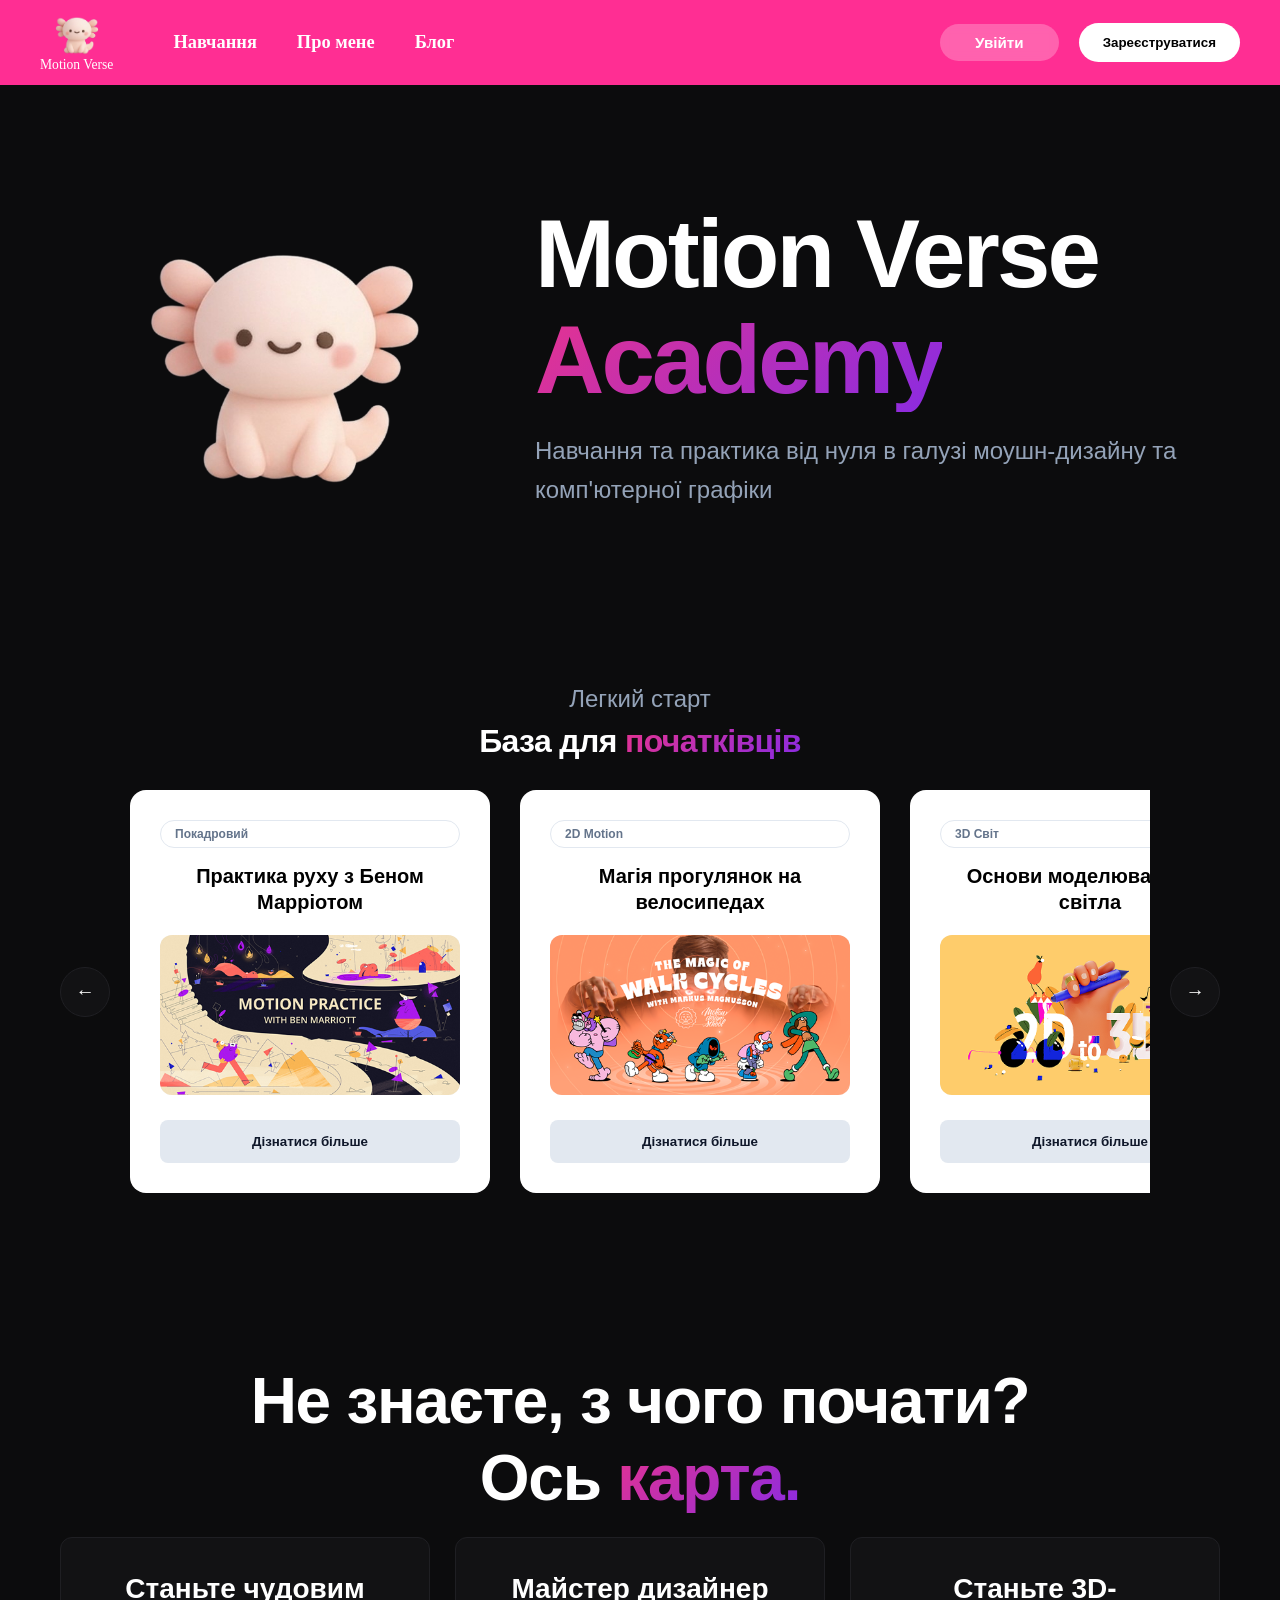
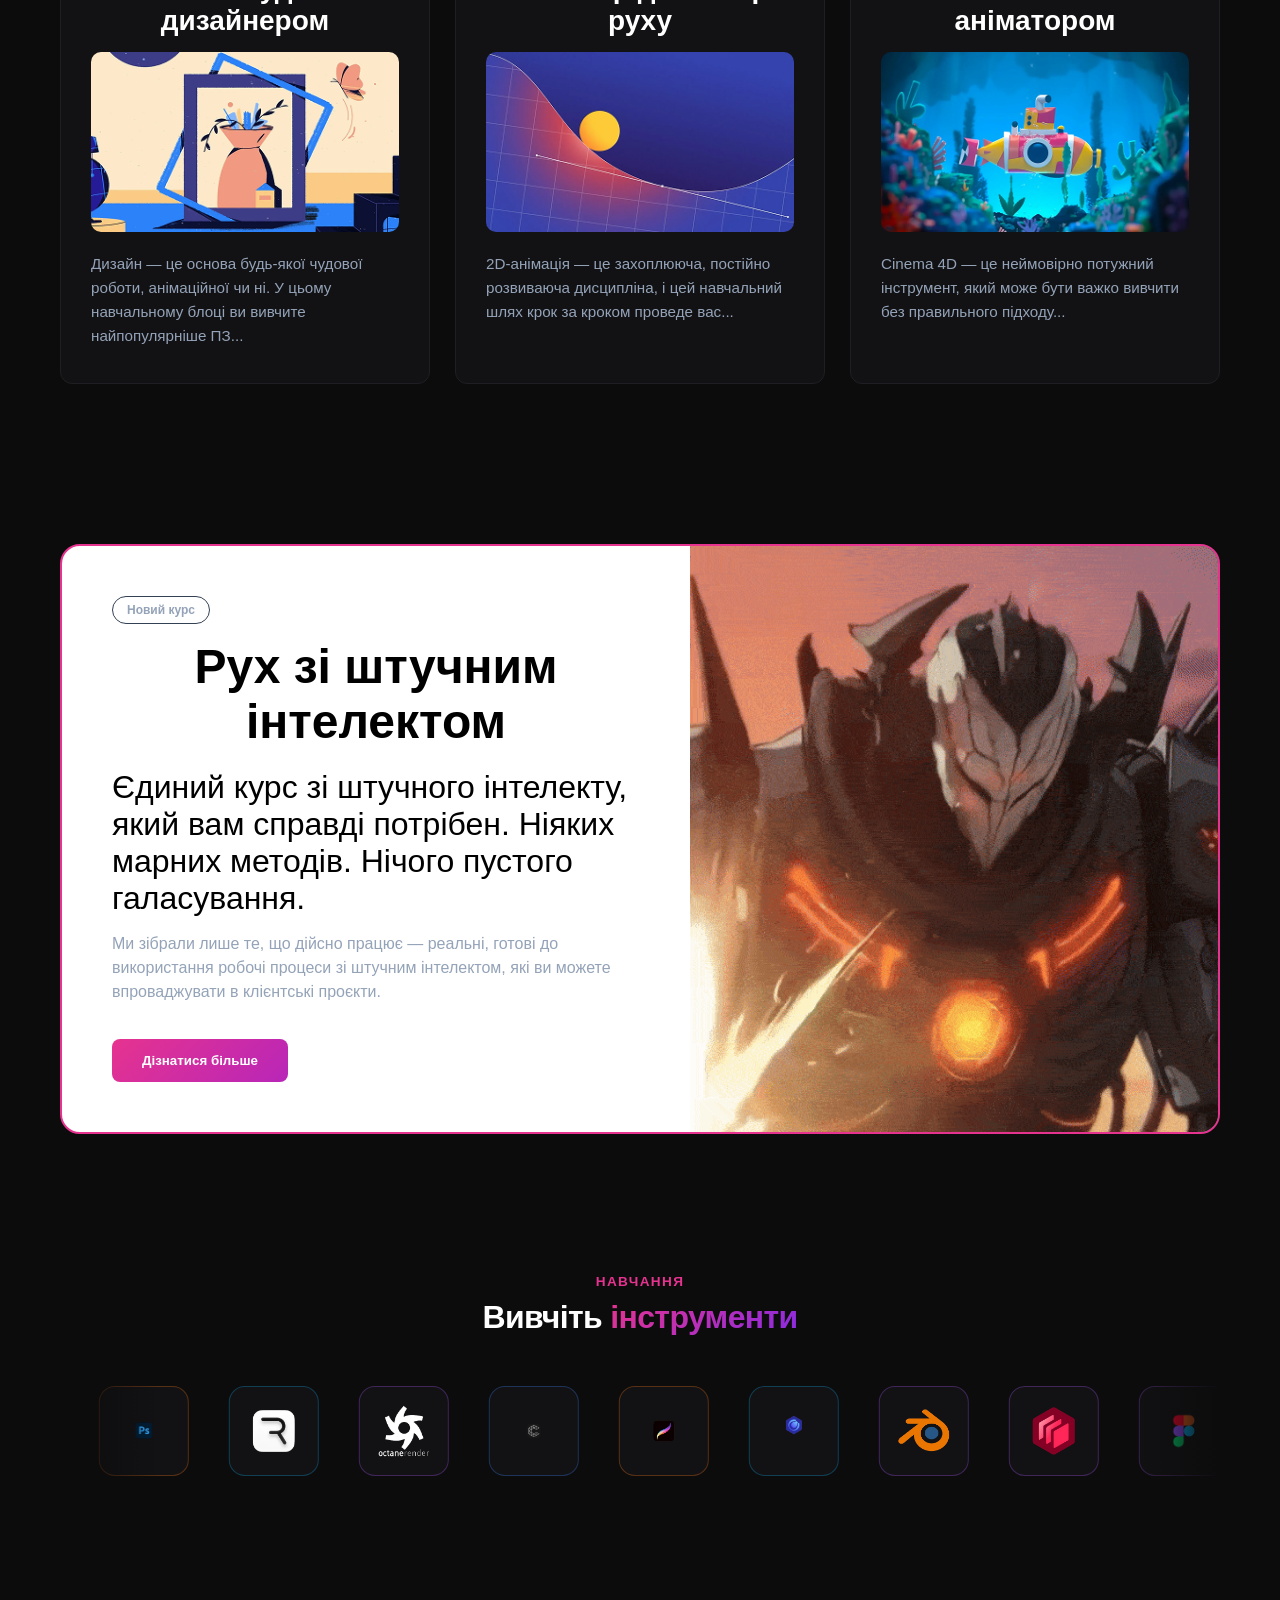
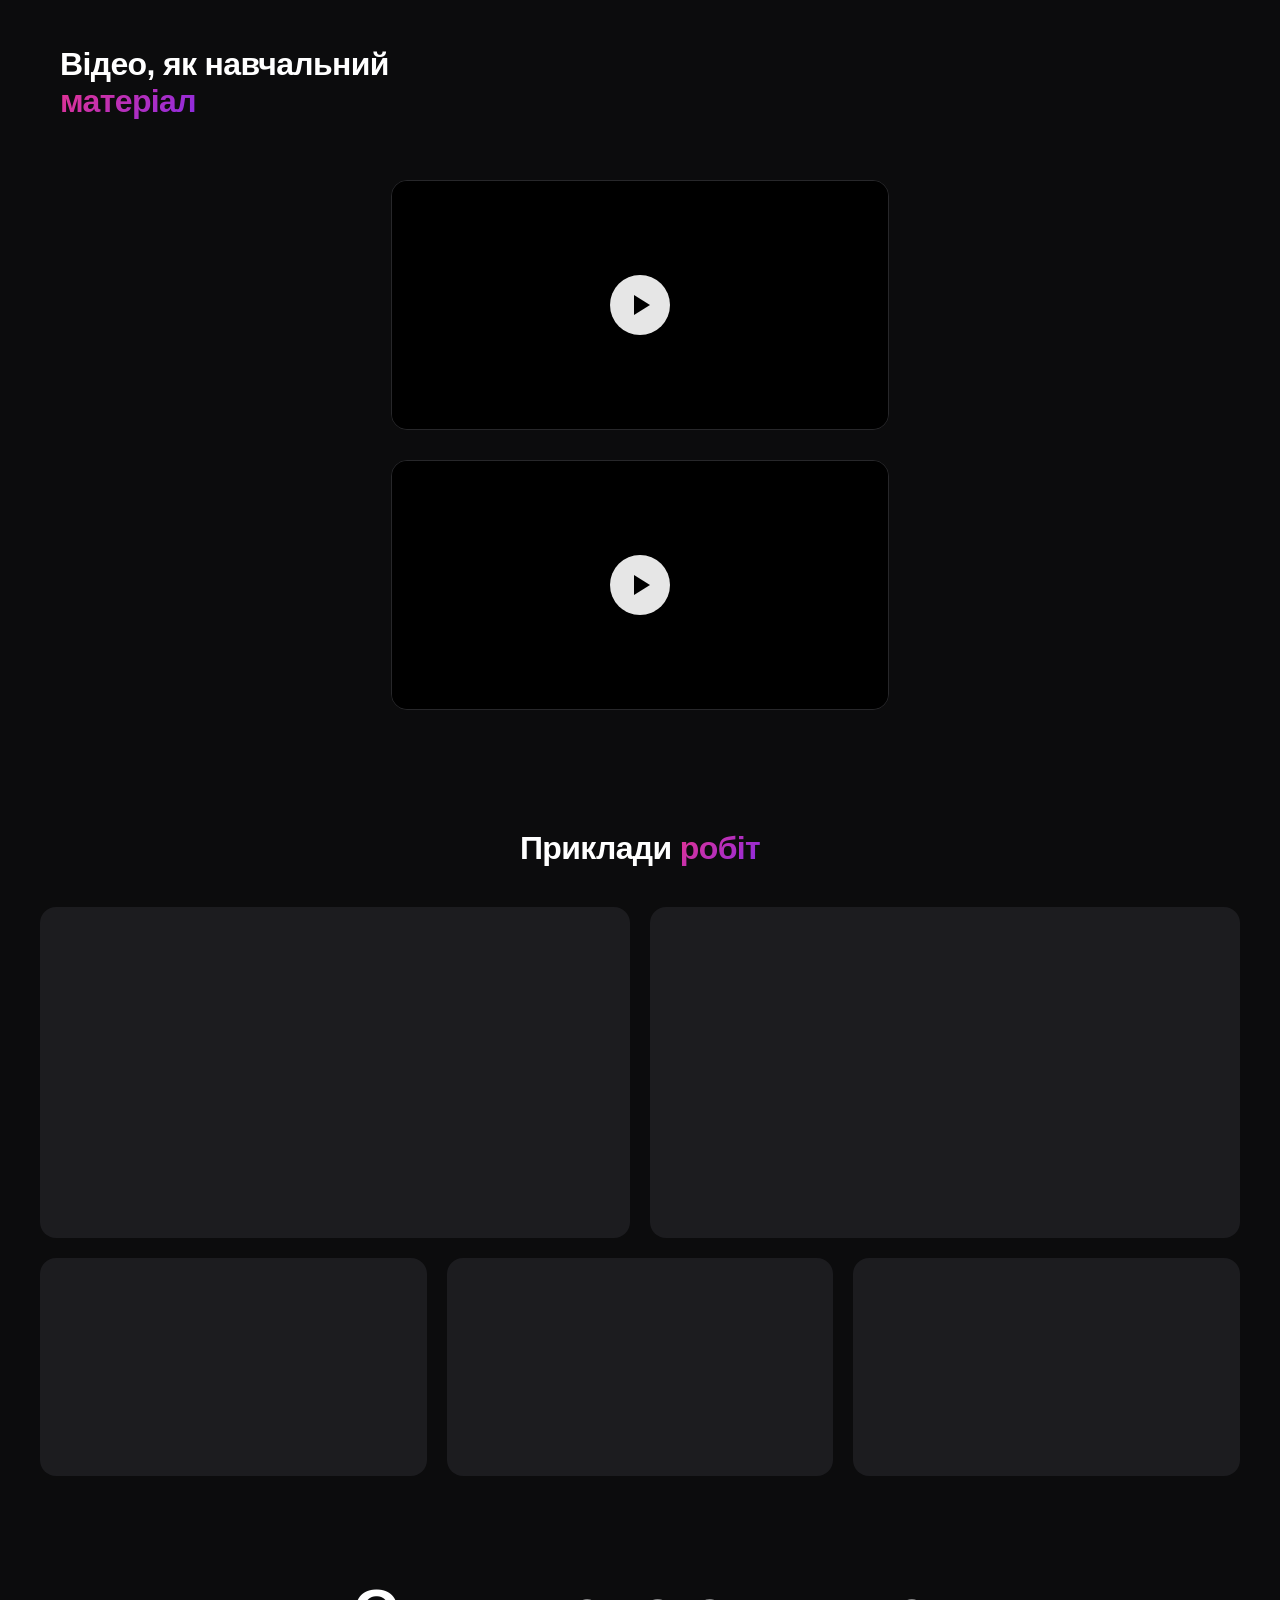
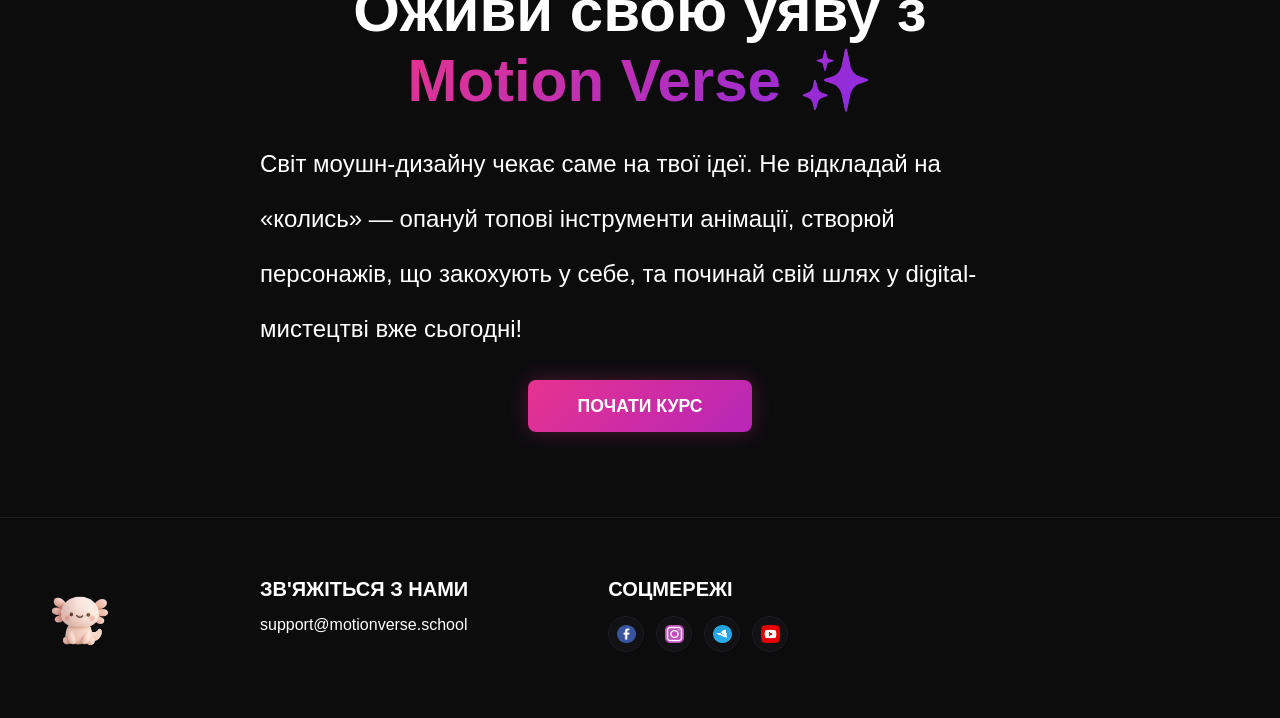
==== commit 1f794b65: "first commit" ====
--- a/index.html
+++ b/index.html
@@ -18,7 +18,7 @@
                 </div>
                 <nav class="main-nav">
                     <a href="#">Навчання</a>
-                    <a href="#">Про нас</a>
+                    <a href="./about.html">Про мене</a>
                     <a href="#">Блог</a>
                 </nav>
             </div>
--- a/style.css
+++ b/style.css
@@ -882,7 +882,13 @@
     color: black;
     max-width: 600px;
     margin: 40px auto;
-}
+    
+    /* Додаємо Flexbox для центрування контенту */
+    display: flex;
+    flex-direction: column;
+    align-items: center; /* Це центрує кнопку і текст по горизонталі */
+}
+
 .quiz-box p {
     text-align: center;
     line-height: 1.6;
@@ -897,27 +903,25 @@
     border: none;
     border-radius: 8px;
     cursor: pointer;
-    text-align: left;
+    text-align: center;
 }
 
 #next-lesson-btn {
-    display: inline-block;
+    display: block;                /* Змінюємо з inline-block на block для роботи margin */
+    width: fit-content;            /* Щоб кнопка не розтягувалася на всю ширину */
+    margin: 20px auto 0 auto;      /* Центруємо горизонтально */
     padding: 10px 20px;
     background: #FF2E93;
     color: white;
     text-decoration: none;
     border-radius: 5px;
-    margin-top: 20px;
     
-    /* Додаємо властивості для плавного переходу */
     opacity: 0; 
     transition: opacity 0.8s ease-in-out; 
-    
-    /* Щоб кнопка не займала місце до того, як з'явиться */
     pointer-events: none; 
 }
 
-/* Клас, який ми будемо додавати через JS */
+
 #next-lesson-btn.is-visible {
     opacity: 1;
     pointer-events: auto; /* Тепер на неї можна натиснути */
@@ -1049,4 +1053,188 @@
     color: #ccc;
     font-size: 14px;
     line-height: 1.5;
-}+}
+
+
+.simple-elements-section {
+    padding: 40px 20px;
+}
+
+
+
+.cards-container {
+    display: grid;
+    grid-template-columns: repeat(3, 1fr);
+    gap: 20px;
+    max-width: 900px;
+    margin: 0 auto;
+}
+
+.card {
+    /* Твої існуючі стилі */
+    border: 1px solid #FF2E93;
+    border-radius: 15px;
+    padding: 20px;
+    text-align: center;
+    background: #1a1a1a;
+    
+    /* Додаємо плавність для анімації */
+    transition: transform 0.3s ease, border-color 0.3s ease, box-shadow 0.3s ease;
+}
+
+/* Ефект при наведенні */
+.card:hover {
+    transform: scale(1.05); /* Легке збільшення на 5% */
+    border-color: #ffffff;  /* Рамка стає білою */
+    box-shadow: 0 0 20px rgba(255, 46, 147, 0.5); /* Рожеве сяйво */
+    cursor: pointer;
+}
+
+.card img {
+    width: 100%;
+    border-radius: 10px;
+    margin-bottom: 15px;
+}
+
+
+.complex-elements-section {
+    padding: 40px 20px;
+    max-width: 900px;
+    margin: 0 auto;
+}
+
+.complex-card {
+    background: #0d0d0d;
+    border: 1px solid #333;
+    border-radius: 20px;
+    padding: 30px;
+    text-align: center;
+    margin-bottom: 30px;
+    transition: transform 0.3s ease, border-color 0.3s ease;
+}
+
+.complex-card:hover {
+    border-color: #FF2E93;
+    transform: translateY(-5px);
+}
+
+.complex-card h3 {
+    color: white;
+    margin-bottom: 20px;
+    font-size: 24px;
+}
+
+.image-placeholder img {
+    width: 100%;
+    border-radius: 10px;
+    margin-bottom: 20px;
+    border: 1px solid #222;
+}
+
+
+.option {
+    display: block;
+    width: 100%;
+    padding: 10px;
+    margin: 5px 0;
+    cursor: pointer;
+    border: 1px solid #FF2E93;
+    background: transparent;
+    color: white;
+}
+
+#result {
+    margin-top: 20px;
+    font-weight: bold;
+    color: #FF2E93;
+}
+
+/* Контейнер для всього тесту */
+#quiz-container {
+    max-width: 800px;
+    margin: 50px auto;
+    padding: 30px;
+    background: #0d0d0d;
+    border: 1px solid #333;
+    border-radius: 20px;
+    color: white;
+}
+
+/* Оформлення окремого питання */
+.quiz-item {
+    padding: 20px 0;
+    border-bottom: 1px solid #222;
+}
+
+.quiz-item p {
+    font-size: 18px;
+    margin-bottom: 15px;
+}
+
+/* Стиль для кнопок відповідей */
+.quiz-item button {
+    background: #1a1a1a;
+    color: white;
+    border: 1px solid #444;
+    padding: 10px 20px;
+    margin-right: 10px;
+    margin-bottom: 10px;
+    border-radius: 8px;
+    cursor: pointer;
+    transition: 0.3s;
+}
+
+.quiz-item button:hover {
+    border-color: #FF2E93;
+}
+
+/* Кнопка "Показати результат" */
+#show-result-btn {
+    display: block;
+    width: 100%;
+    padding: 15px;
+    margin-top: 30px;
+    background: #FF2E93;
+    color: white;
+    border: none;
+    border-radius: 10px;
+    font-size: 18px;
+    font-weight: bold;
+    cursor: pointer;
+    transition: 0.3s;
+}
+
+#show-result-btn:hover {
+    background: #d6247a;
+    transform: scale(1.02);
+}
+
+.content-wrapper {
+    display: flex;
+    gap: 40px;
+    align-items: flex-start;
+    padding: 20px;
+}
+
+.image-box {
+    width: 450px;
+    flex-shrink: 0;
+    /* Оці налаштування створять відступ між фото і рамкою: */
+    padding: 10px;           /* Відступ з усіх сторін */
+    border: 3px solid #FF2E93; /* Твоя рожева рамка */
+    border-radius: 20px;      /* Скруглення рамки */
+    background-color: #1a1a1a; /* Колір "проміжку" (можна поставити чорний, як фон) */
+}
+
+.image-box img {
+    width: 100%;
+    display: block;           /* Прибирає зайві пробіли під фото */
+    border-radius: 12px;      /* Скруглення самої фотографії */
+}
+.text-box p {
+    font-size: 18px;
+    line-height: 1.6;
+    margin-bottom: 25px;
+    color: #ffffff;
+}
+
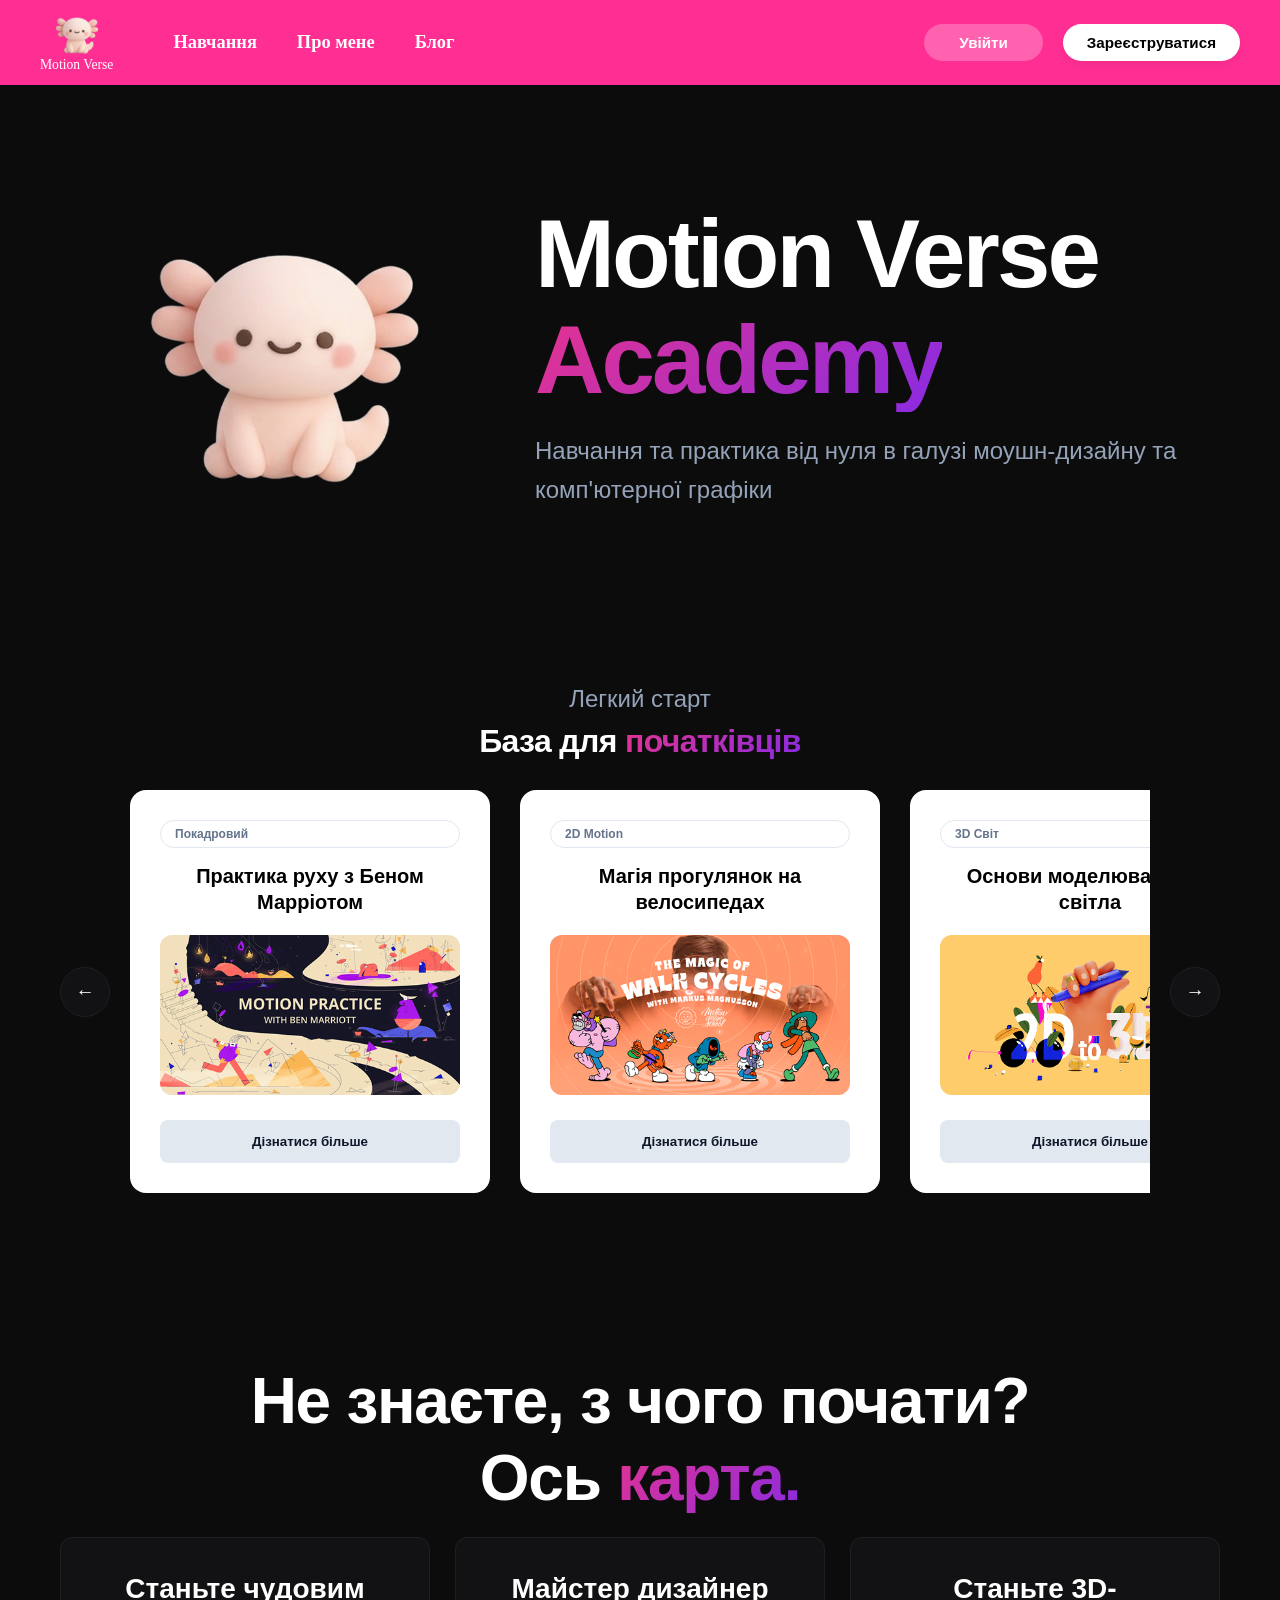
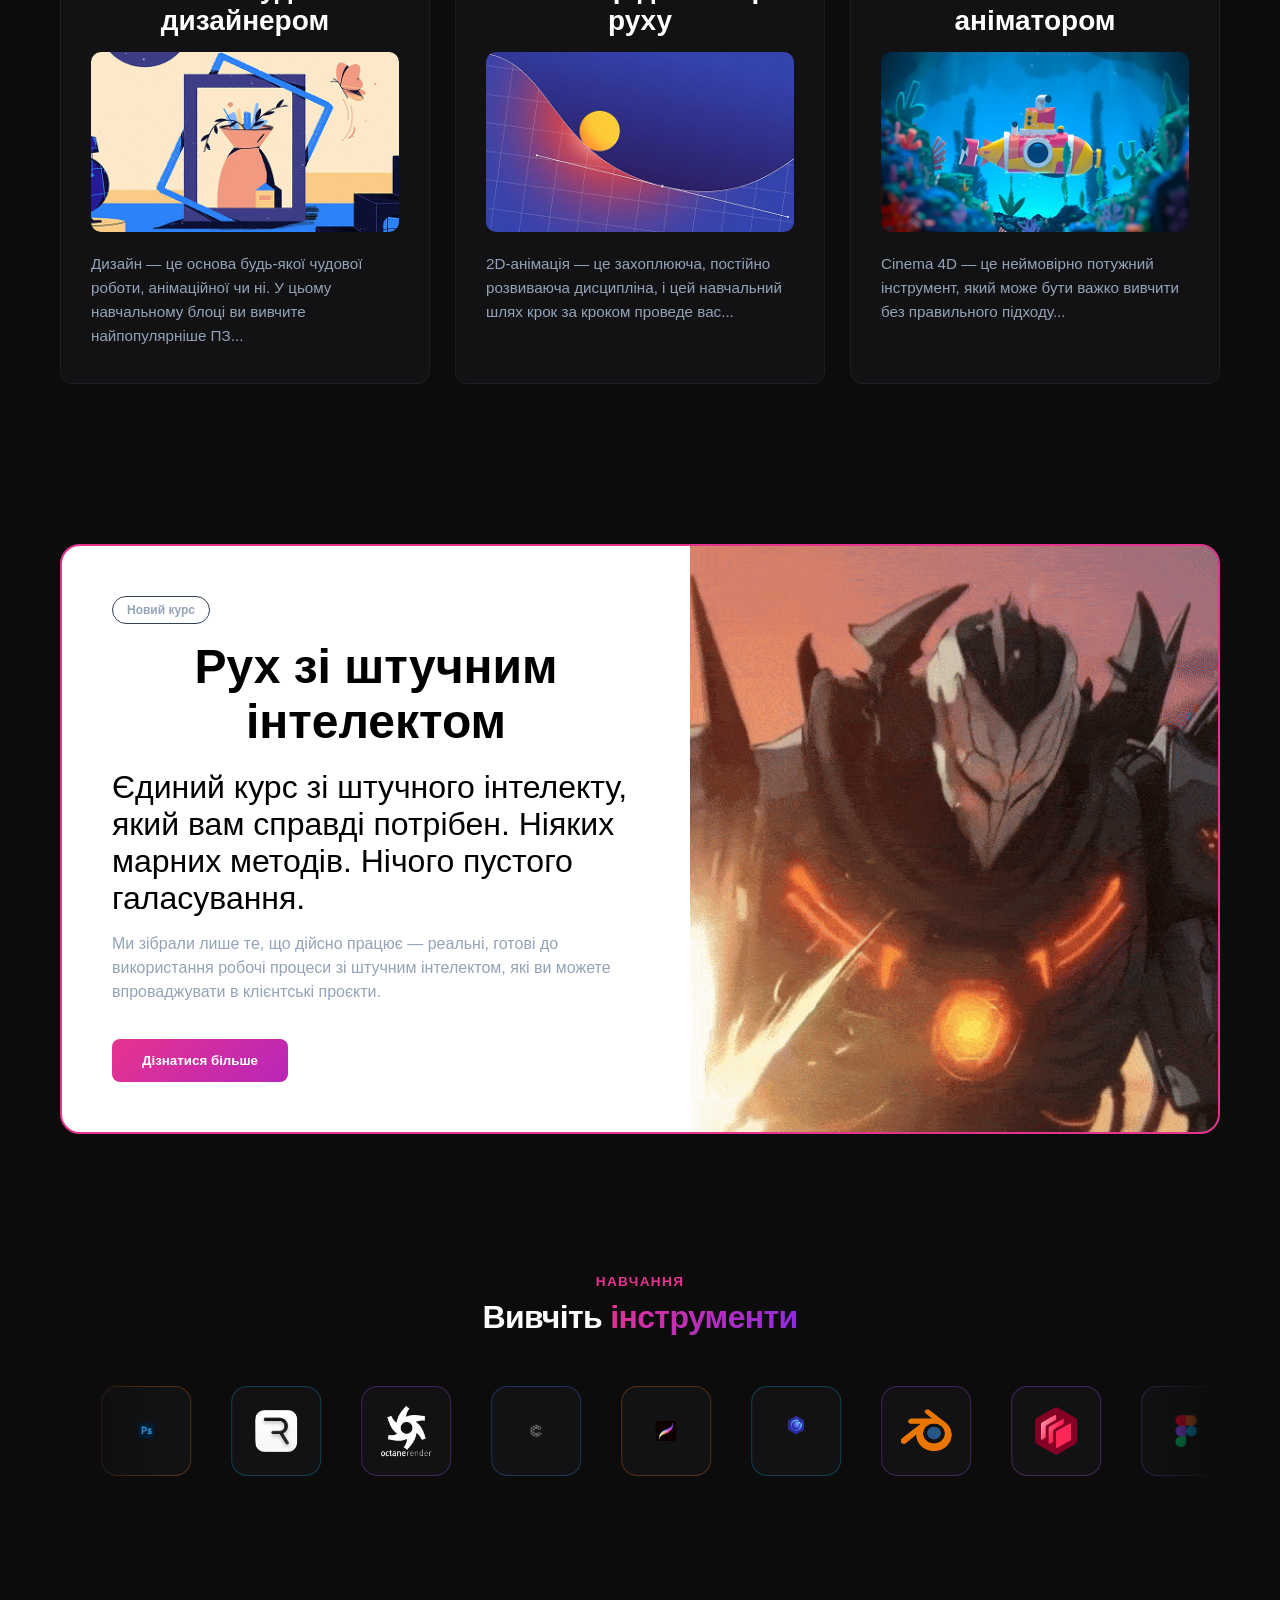
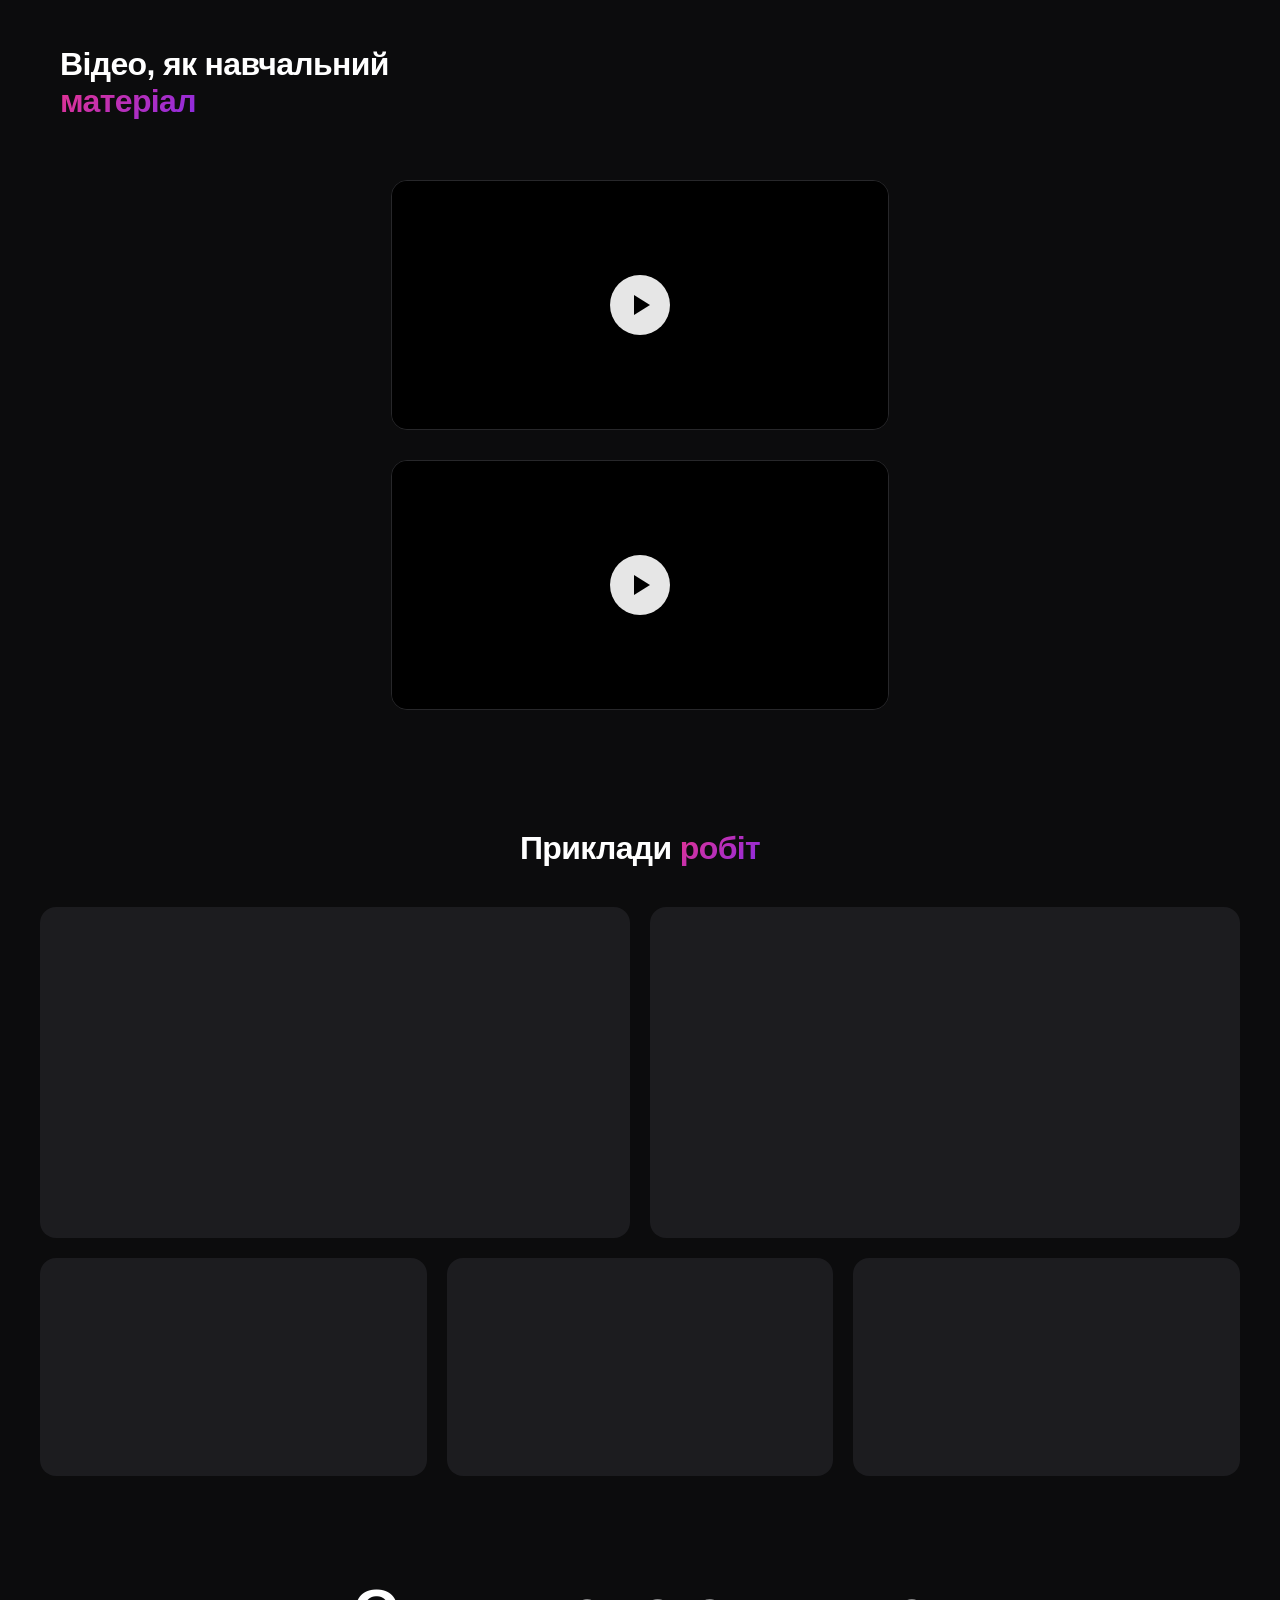
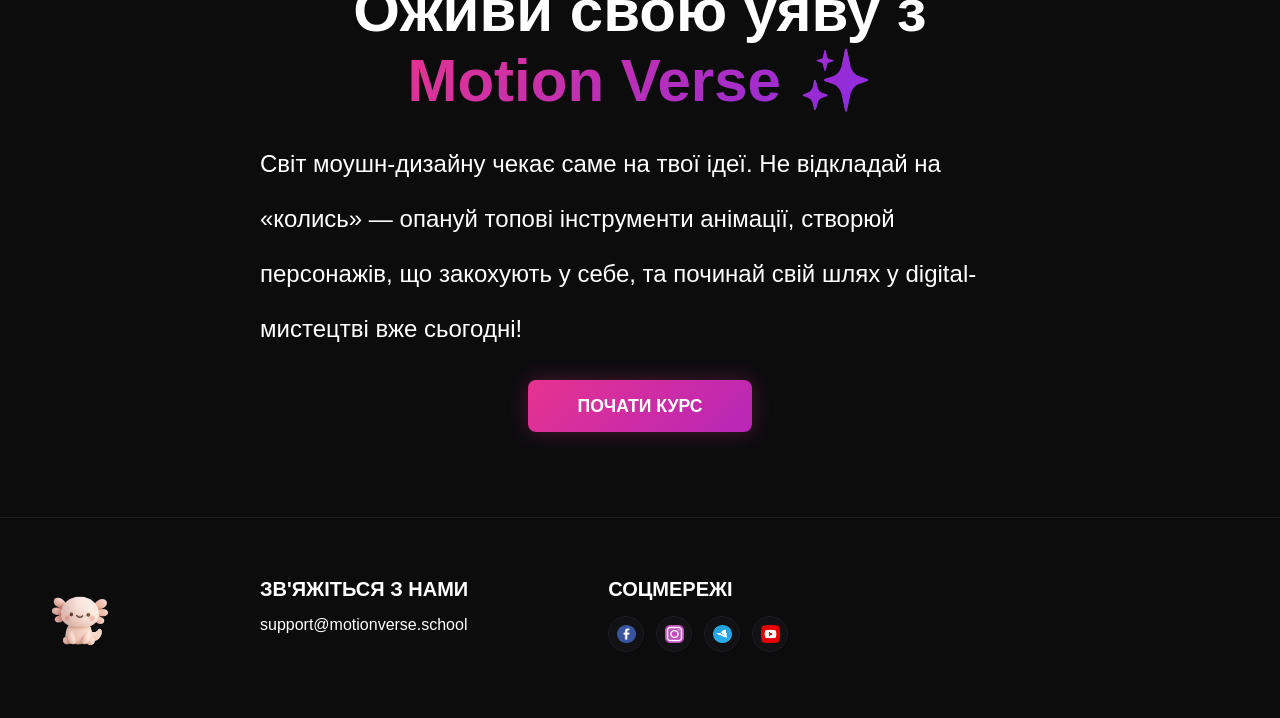
==== commit ad2b0028: "first commit" ====
--- a/index.html
+++ b/index.html
@@ -17,16 +17,24 @@
                     <span class="logo-subtext">Motion Verse</span>
                 </div>
                 <nav class="main-nav">
-                    <a href="#">Навчання</a>
-                    <a href="./about.html">Про мене</a>
-                    <a href="#">Блог</a>
-                </nav>
-            </div>
-
-            <div class="auth-buttons">
-                <button class="btn-login">Увійти</button>
-                <button class="register-btn">Зареєструватися</button>
-            </div>
+    <div class="dropdown">
+        <a href="#">Навчання</a>
+        <div class="dropdown-content">
+            <a href="./lesson1.html">Початковий</a>
+            <a href="#">Поглиблений</a>
+            <a href="#">Майстер-клас</a>
+        </div>
+    </div>
+    
+    <a href="./about.html">Про мене</a>
+    <a href="#">Блог</a>
+</nav>
+            </div>
+
+           <div class="auth-buttons">
+    <button class="btn-login" onclick="openLogin()">Увійти</button>
+    <button class="btn-register" onclick="openRegister()">Зареєструватися</button>
+</div>
 
         </div>
     </header>
@@ -271,19 +279,20 @@
 
    
 
-    <!-- Модальне вікно реєстрації -->
-<div id="registerModal" class="modal">
+<div id="auth-modal" class="modal">
     <div class="modal-content">
-        <span class="close-btn">&times;</span>
-        <h2>Реєстрація</h2>
-        <form id="registerForm">
-            <input type="text" placeholder="Ваше ім'я" required>
+        <span class="close">&times;</span>
+        <h2 id="modal-title">Вхід</h2>
+        <form id="auth-form">
+            <input type="text" id="name-field" placeholder="Ваше ім'я" style="display:none;">
             <input type="email" placeholder="Email" required>
             <input type="password" placeholder="Пароль" required>
-            <button type="submit" class="submit-btn">ЗАРЕЄСТРУВАТИСЯ!</button>
+            
+            <button type="submit" id="submit-btn" class="btn-cta-main-1">Увійти</button>
         </form>
     </div>
 </div>
+
 
  <script src="script.js"></script>
 </body>
--- a/style.css
+++ b/style.css
@@ -1238,3 +1238,90 @@
     color: #ffffff;
 }
 
+/* Контейнер для меню */
+.dropdown {
+    position: relative;
+    display: inline-block;
+}
+
+/* Кнопка меню */
+.dropbtn {
+    color: white;
+    text-decoration: none;
+    padding: 10px 15px;
+    display: inline-block;
+}
+
+/* Контент меню (прихований за замовчуванням) */
+.dropdown-content {
+    display: none; /* Залишаємо для логіки */
+    position: absolute;
+    top: 100%; /* Притискаємо меню донизу кнопки */
+    left: 0;
+    padding-top: 15px; /* МІСТОК: дозволяє курсору безпечно перейти з кнопки в меню */
+    background-color: #1a1a1a;
+    border: 1px solid #333;
+    border-radius: 8px; /* Робимо фон містка прозорим */
+    min-width: 160px;
+    z-index: 1000;
+}
+
+/* Посилання в меню */
+.dropdown-content a {
+    color: white;
+    padding: 12px 16px;
+    text-decoration: none;
+    display: block;
+    transition: 0.3s;
+}
+
+/* Рожевий акцент при наведенні */
+.dropdown-content a:hover {
+    background-color: #FF2E93;
+    border-radius: 8px;
+}
+
+/* Логіка відкриття */
+.dropdown:hover .dropdown-content {
+    display: block;
+}
+
+
+.btn-cta-main-1 {
+     background: linear-gradient(135deg, #e6338f 0%, #b826b8 100%); 
+     color: #ffffff; 
+     border: none;
+     padding: 16px 50px; 
+     border-radius: 8px; font-weight: 700; 
+     font-size: 1.1rem; box-shadow: 0 0 20px rgba(230, 51, 143, 0.3); 
+     cursor: pointer;
+      text-decoration: none;
+    text-align: center; 
+}
+.button-container {
+    display: flex;
+    justify-content: center; /* Центрує по горизонталі */
+    align-items: center;     /* Центрує по вертикалі, якщо треба */
+    padding: 20px 0;         /* Трохи відступів зверху/знизу */
+}
+
+.modal {
+    display: none; 
+    position: fixed;
+    z-index: 9999; /* Обов'язково велике число */
+    left: 0; top: 0;
+    width: 100%; height: 100%;
+    background-color: rgba(0,0,0,0.8);
+}
+
+.modal-content {
+    background: #1a1a1a;
+    margin: 15% auto;
+    padding: 30px;
+    width: 300px;
+    border: 1px solid #FF2E93;
+    border-radius: 12px;
+    text-align: center;
+}
+.close { cursor: pointer; float: right; color: #fff; }
+
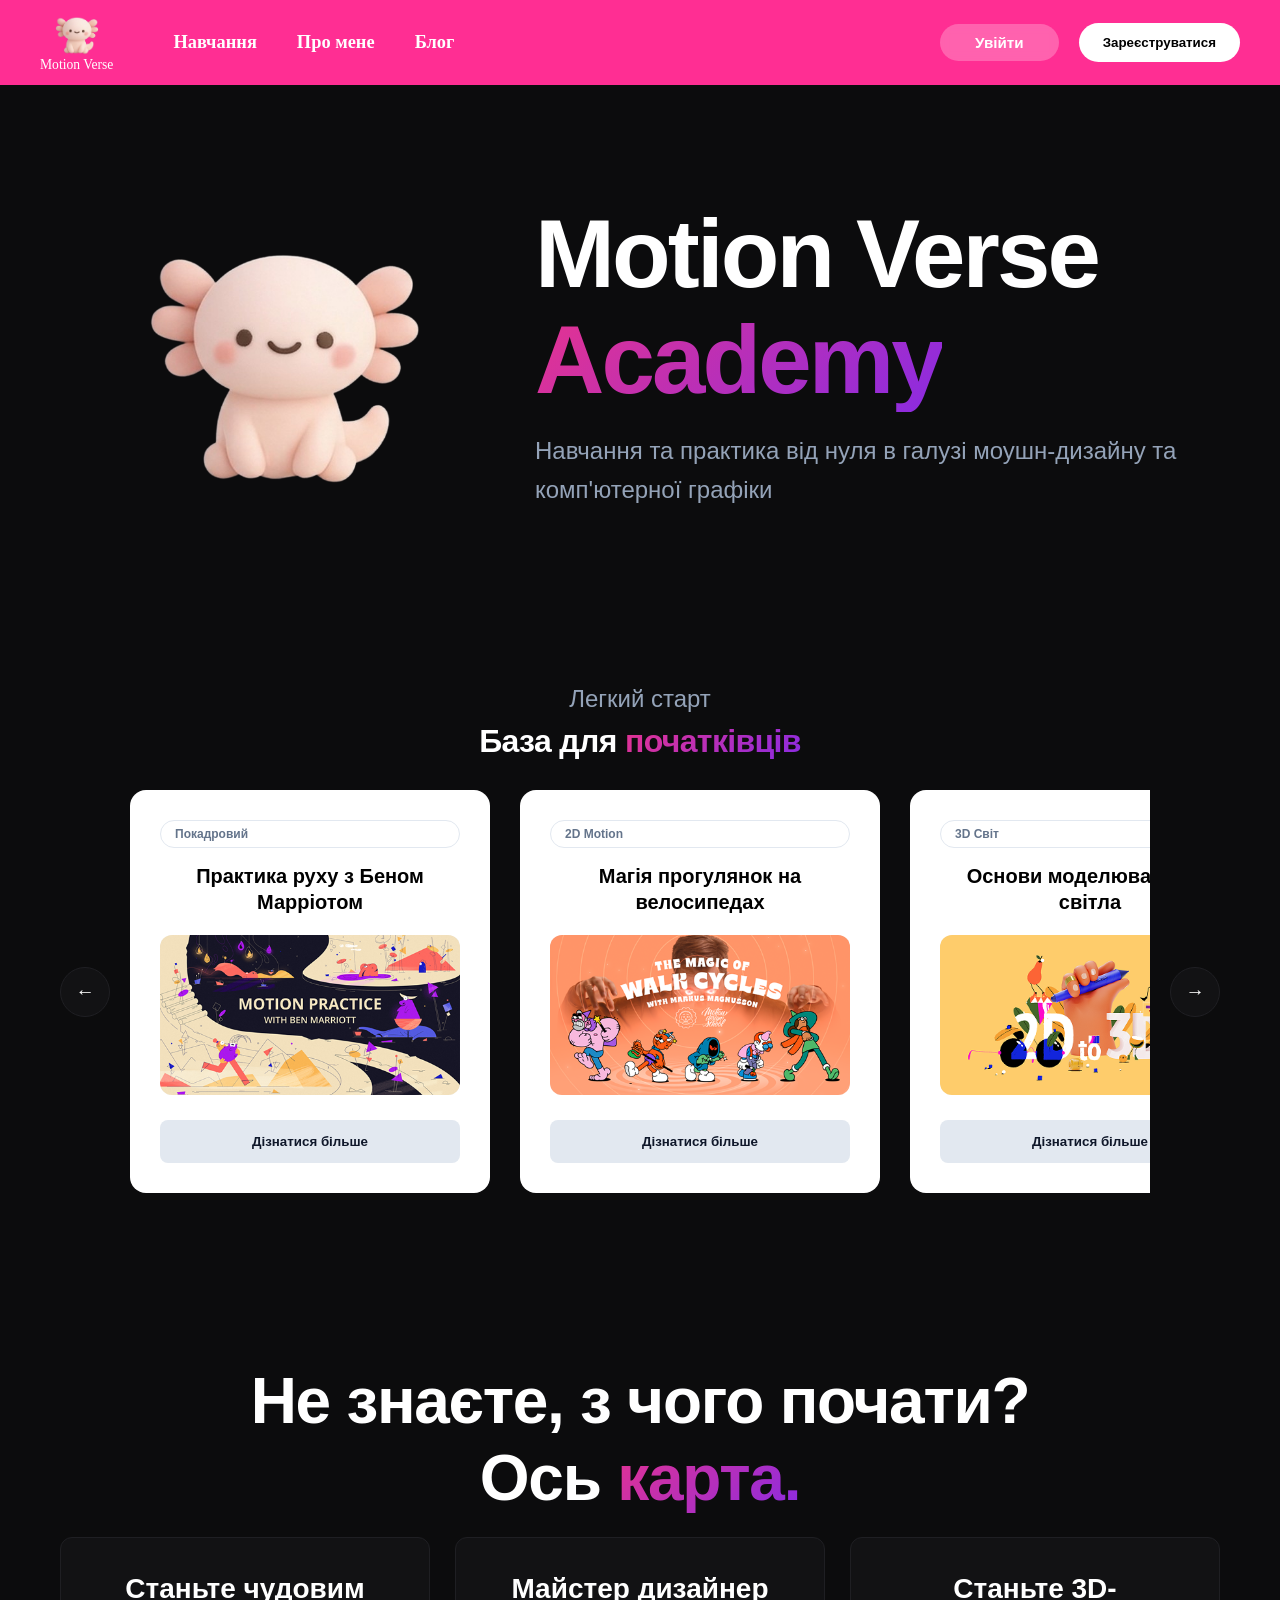
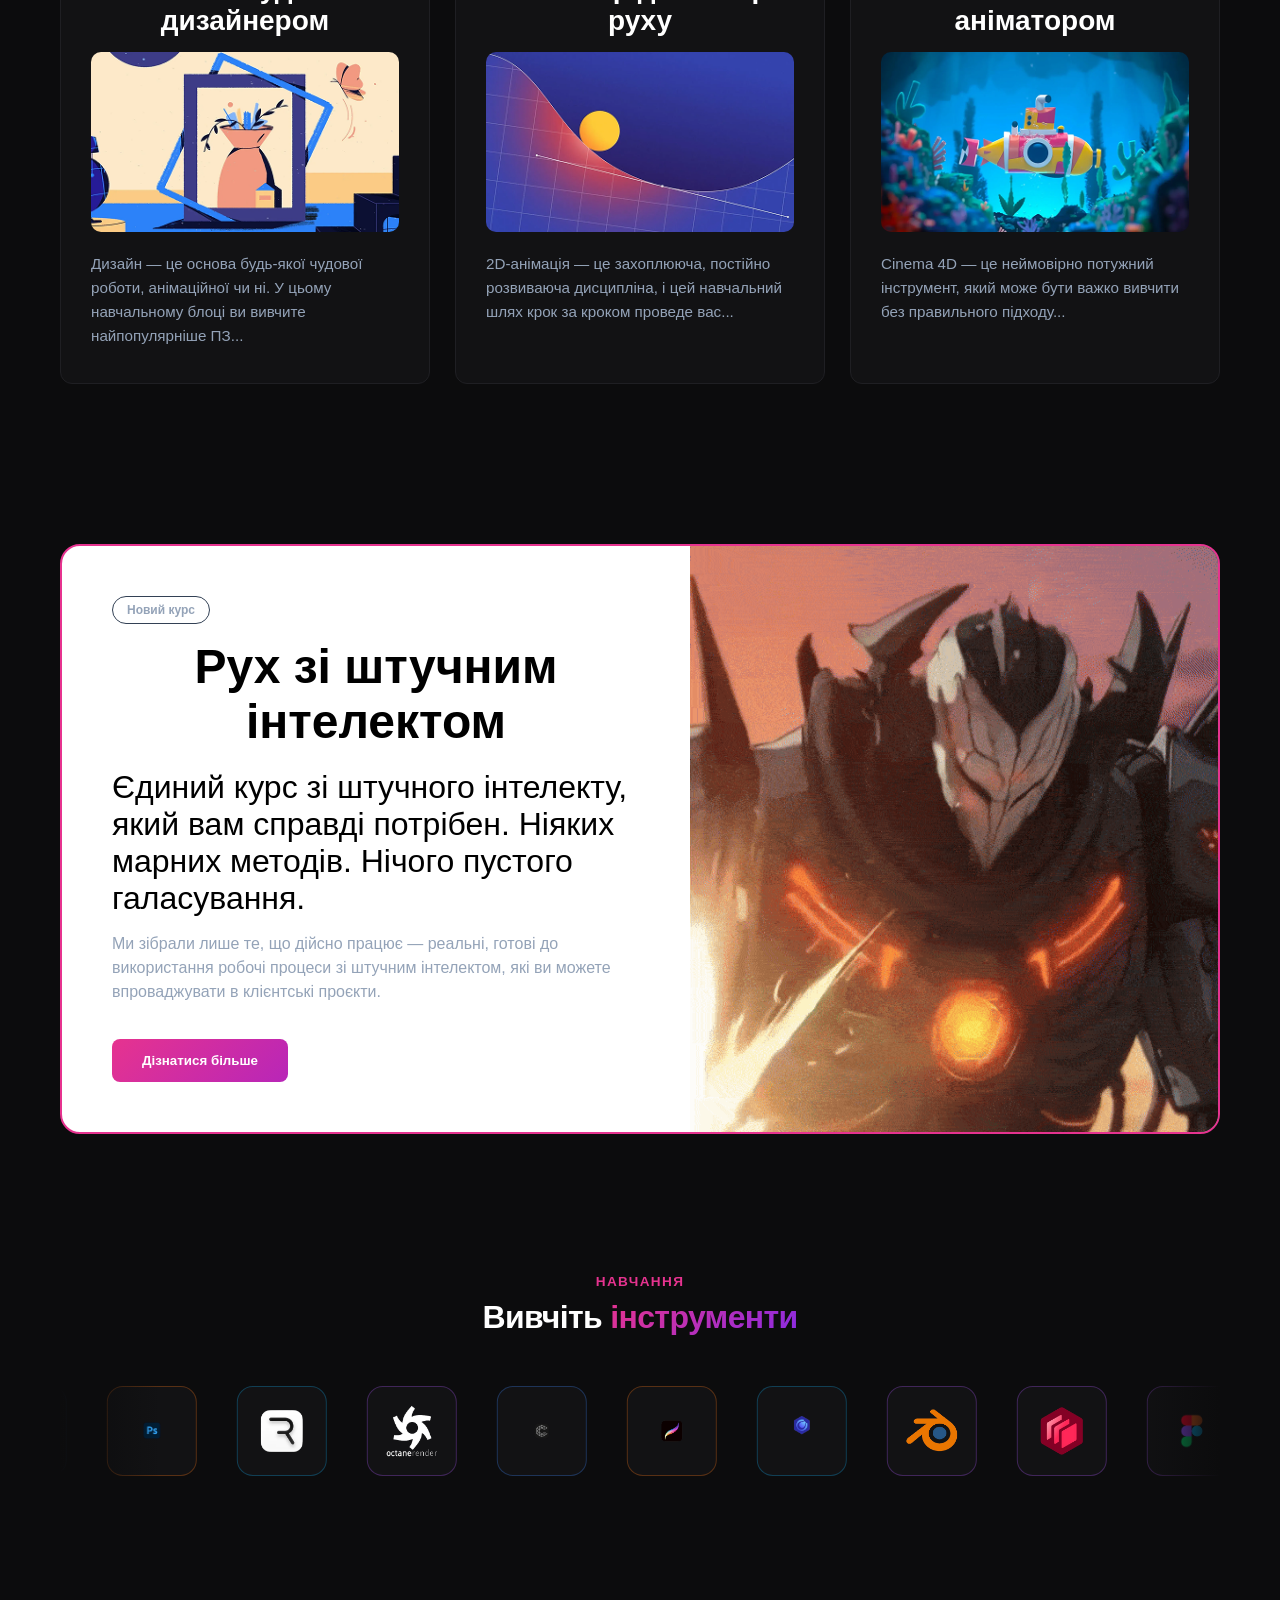
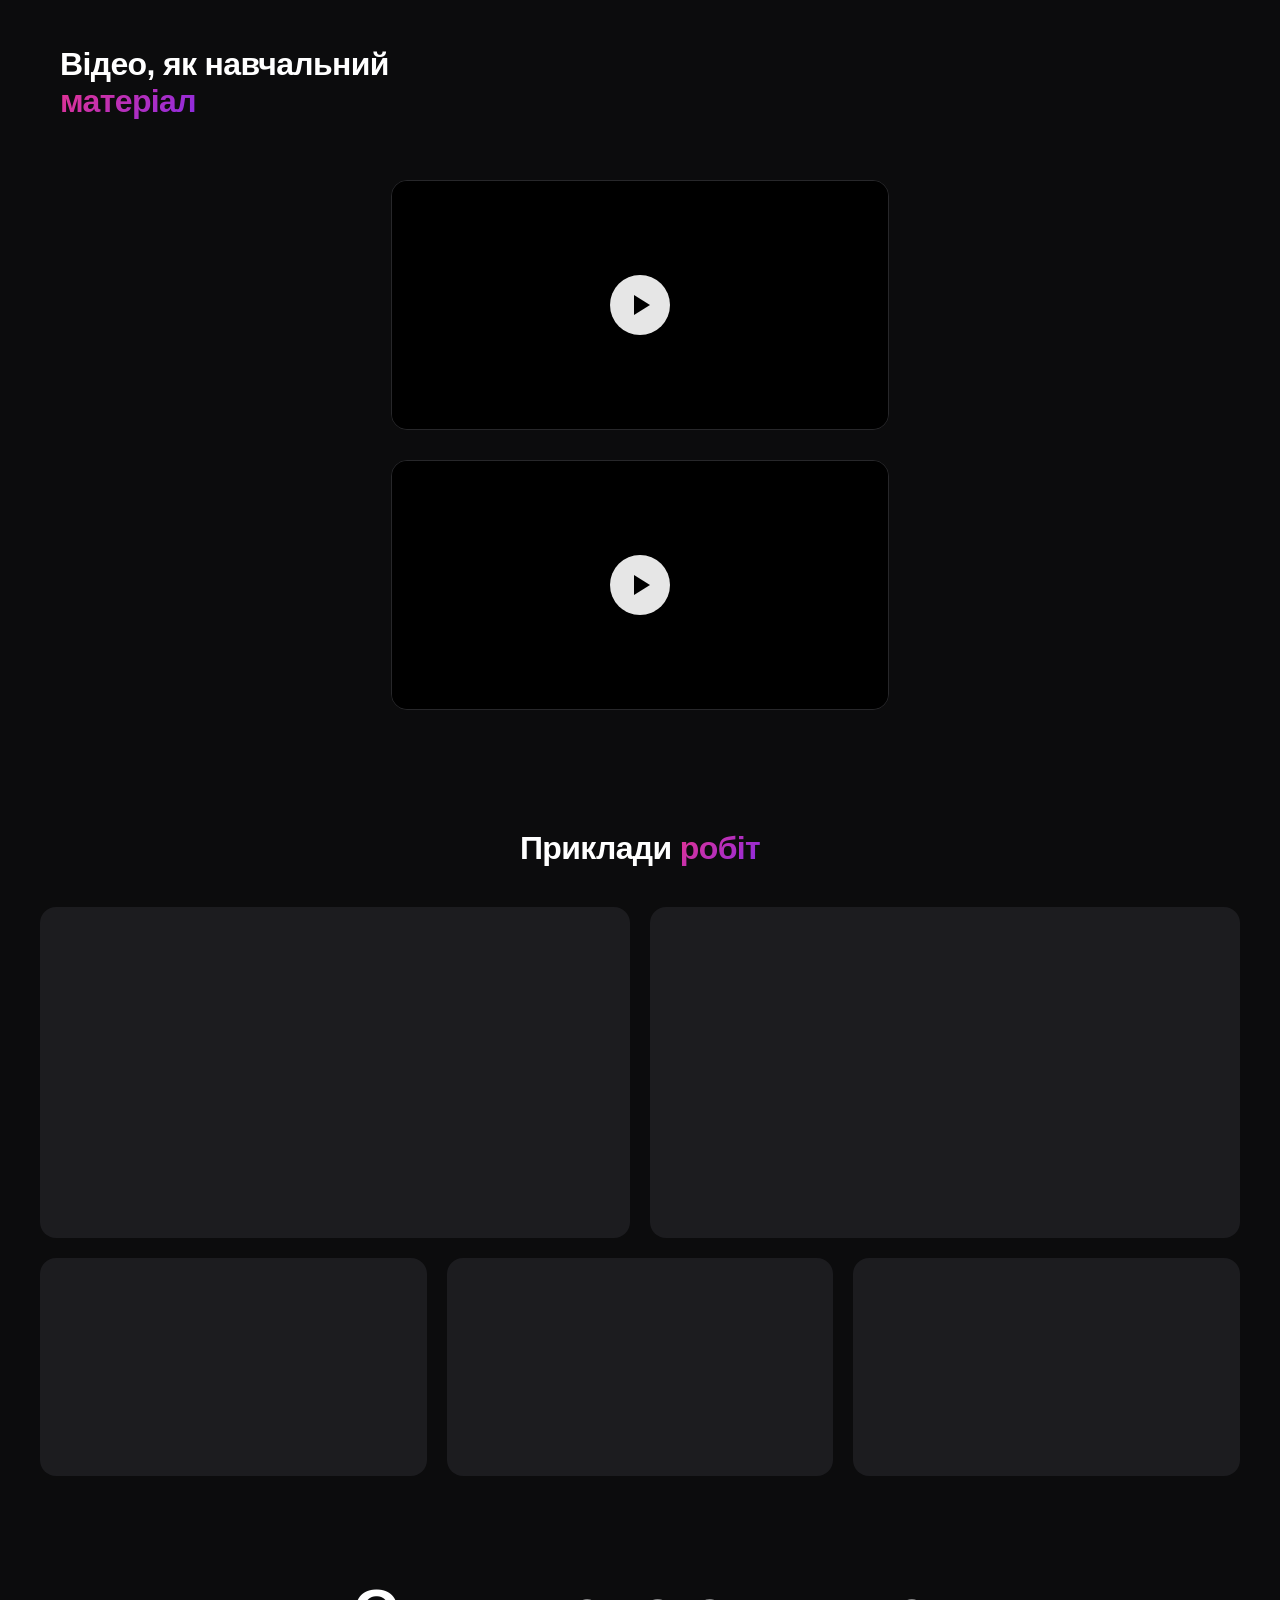
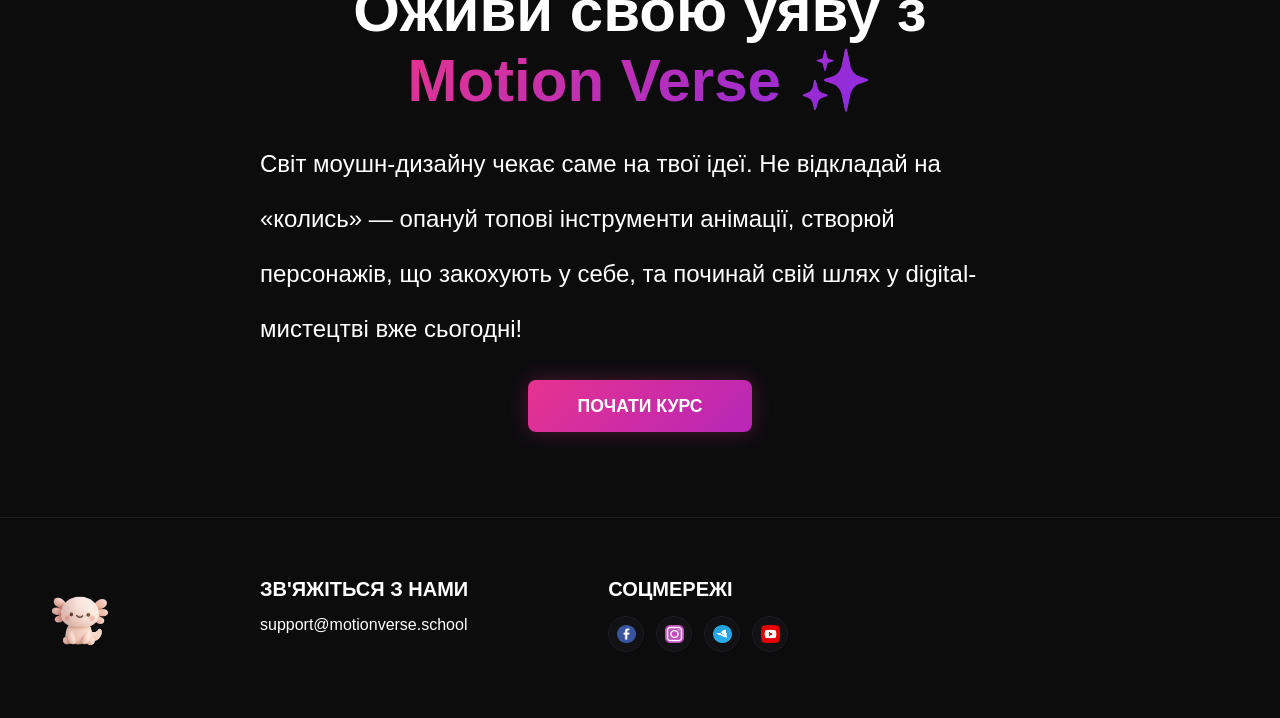
==== commit e2e3bf01: "first commit" ====
--- a/index.html
+++ b/index.html
@@ -30,11 +30,24 @@
     <a href="#">Блог</a>
 </nav>
             </div>
-
-           <div class="auth-buttons">
-    <button class="btn-login" onclick="openLogin()">Увійти</button>
-    <button class="btn-register" onclick="openRegister()">Зареєструватися</button>
+<div class="auth-buttons">
+    <button class="btn-login" onclick="openAuthModal('Вхід')">Увійти</button>
+    <button class="register-btn" onclick="openAuthModal('Реєстрація')">Зареєструватися</button>
 </div>
+
+<div id="auth-modal" class="modal">
+    <div class="modal-content">
+        <span class="close-btn">&times;</span>
+        <h2 id="modal-title">Вхід</h2>
+        <form id="auth-form">
+            <input type="text" id="name-input" placeholder="Ваше ім'я" style="display:none;">
+            <input type="email" placeholder="Email" required>
+            <input type="password" placeholder="Пароль" required>
+            <button type="submit" class="submit-btn" id="submit-btn">Увійти</button>
+        </form>
+    </div>
+</div>
+       
 
         </div>
     </header>
--- a/style.css
+++ b/style.css
@@ -1305,23 +1305,40 @@
     padding: 20px 0;         /* Трохи відступів зверху/знизу */
 }
 
-.modal {
-    display: none; 
-    position: fixed;
-    z-index: 9999; /* Обов'язково велике число */
-    left: 0; top: 0;
-    width: 100%; height: 100%;
-    background-color: rgba(0,0,0,0.8);
-}
+/* Модальне вікно */
+.modal { display: none; position: fixed; z-index: 9999; left: 0; top: 0; width: 100%; height: 100%; background: rgba(0,0,0,0.8); }
 
 .modal-content {
-    background: #1a1a1a;
-    margin: 15% auto;
+    background: #1c1c1f;
+    margin: 10% auto;
     padding: 30px;
-    width: 300px;
+    width: 350px;
     border: 1px solid #FF2E93;
+    border-radius: 20px;
+    text-align: center;
+    color: white;
+    box-sizing: border-box; /* Важливо! */
+}
+
+.modal-content input {
+    width: 100%;
+    padding: 12px;
+    margin: 10px 0;
+    border-radius: 8px;
+    border: none;
+    background: #2a2a2e;
+    color: white;
+    box-sizing: border-box; /* Важливо! */
+}
+
+.submit-btn {
+    width: 100%;
+    padding: 15px;
+    background: #FF2E93 !important;
+    color: white;
+    border: none;
     border-radius: 12px;
-    text-align: center;
-}
-.close { cursor: pointer; float: right; color: #fff; }
-
+    font-weight: bold;
+    cursor: pointer;
+    box-sizing: border-box; /* Важливо! */
+}
